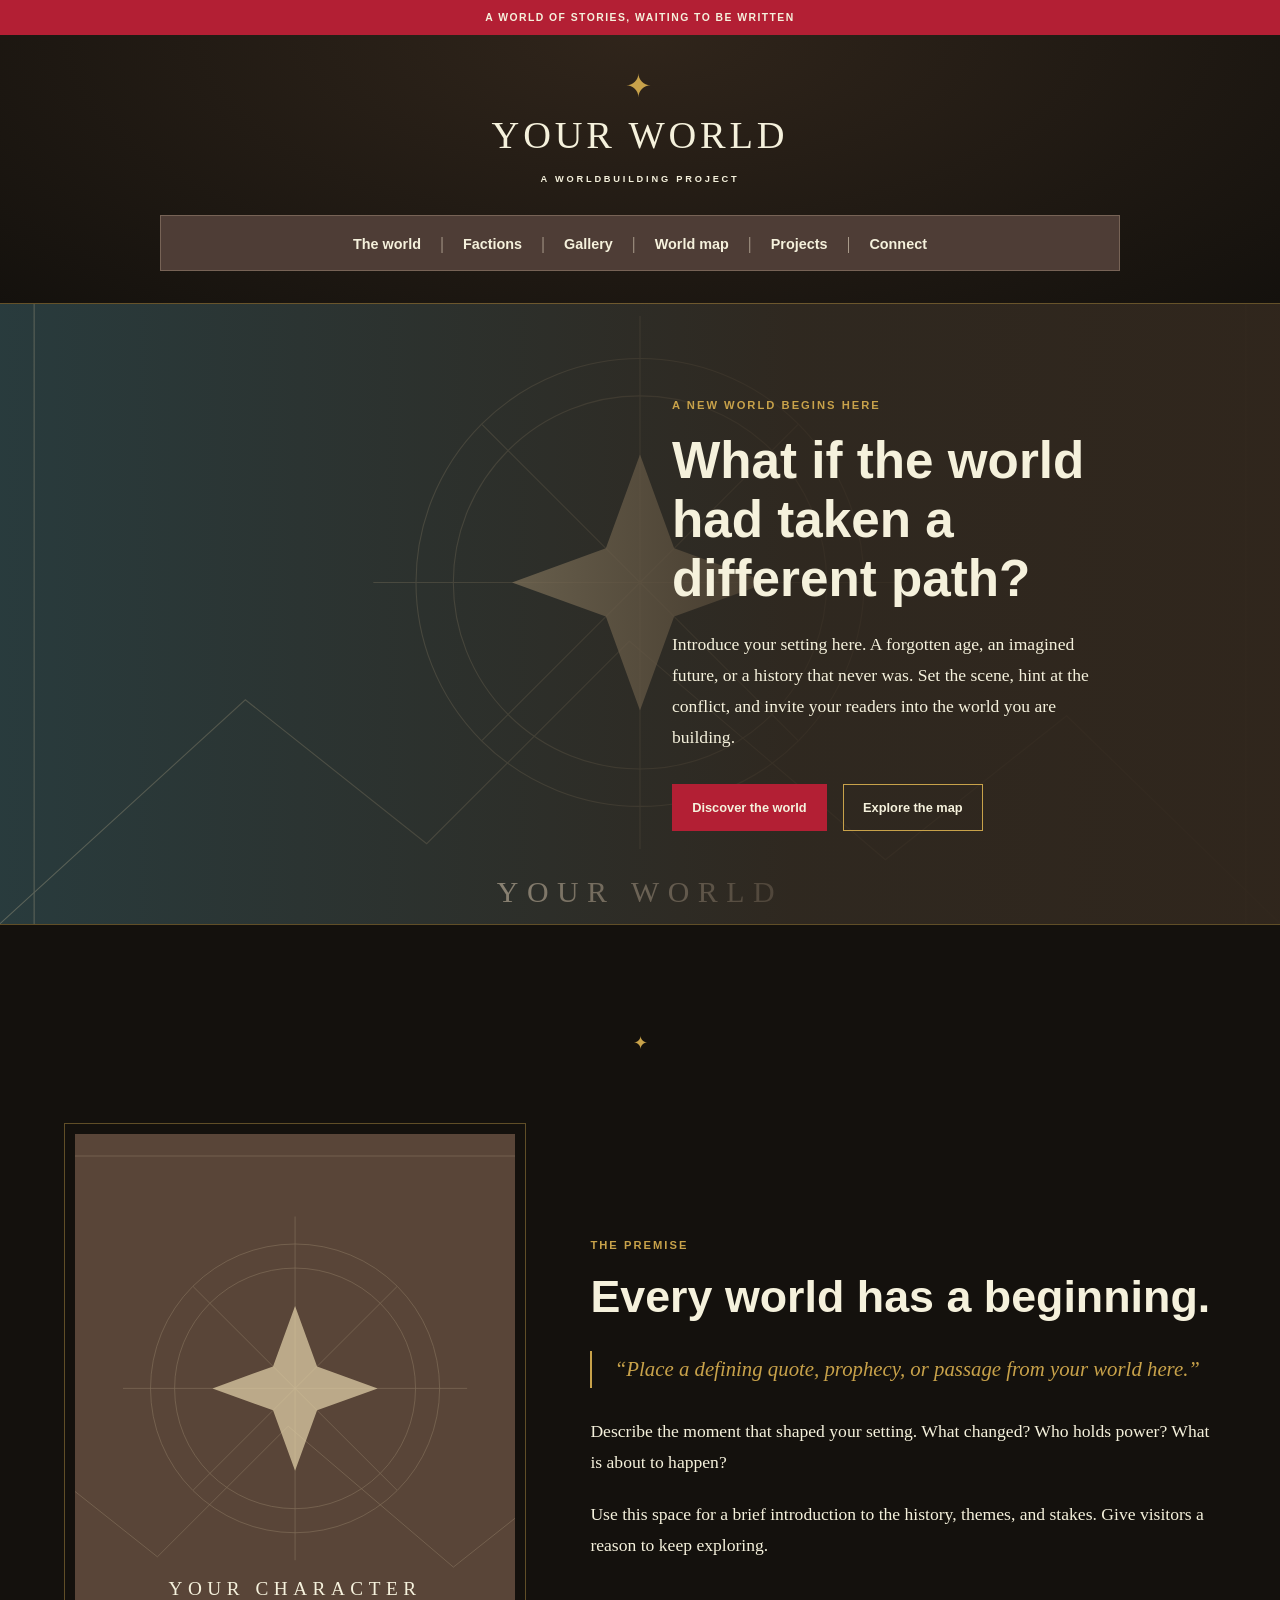
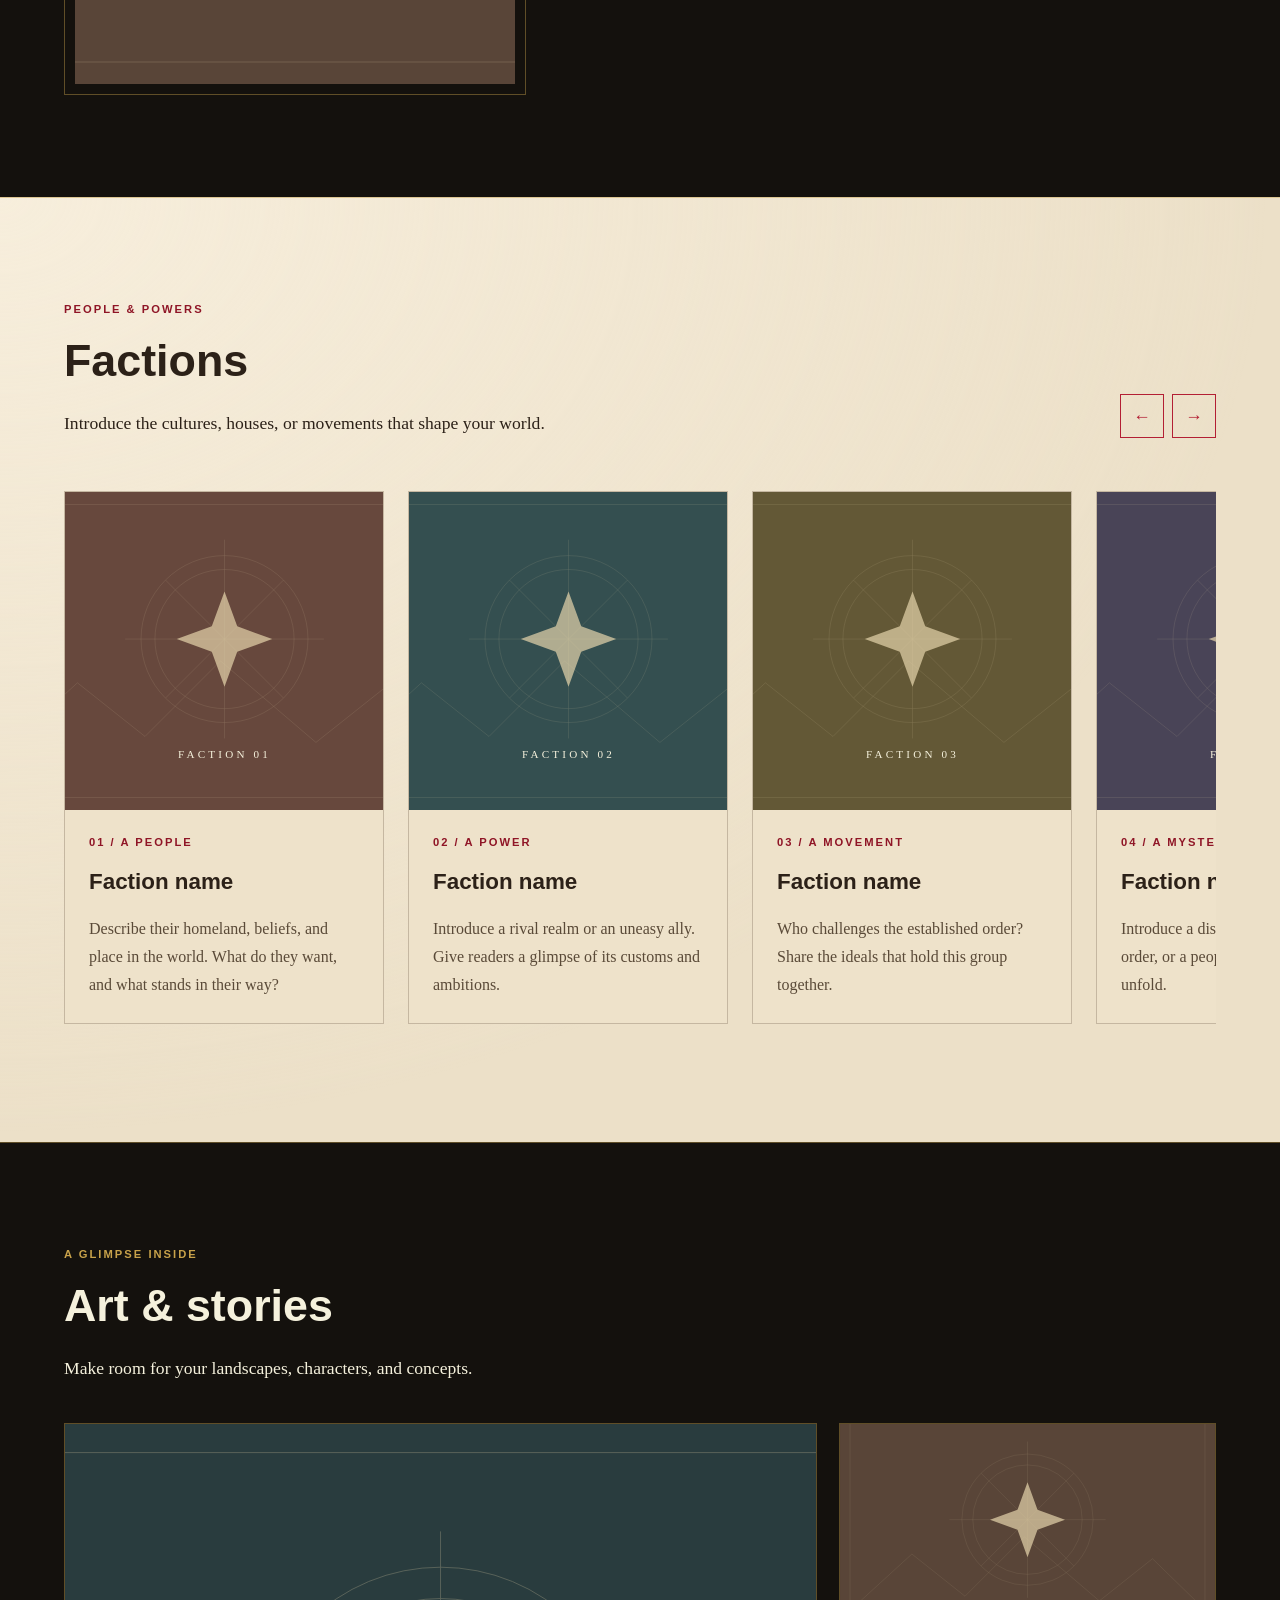
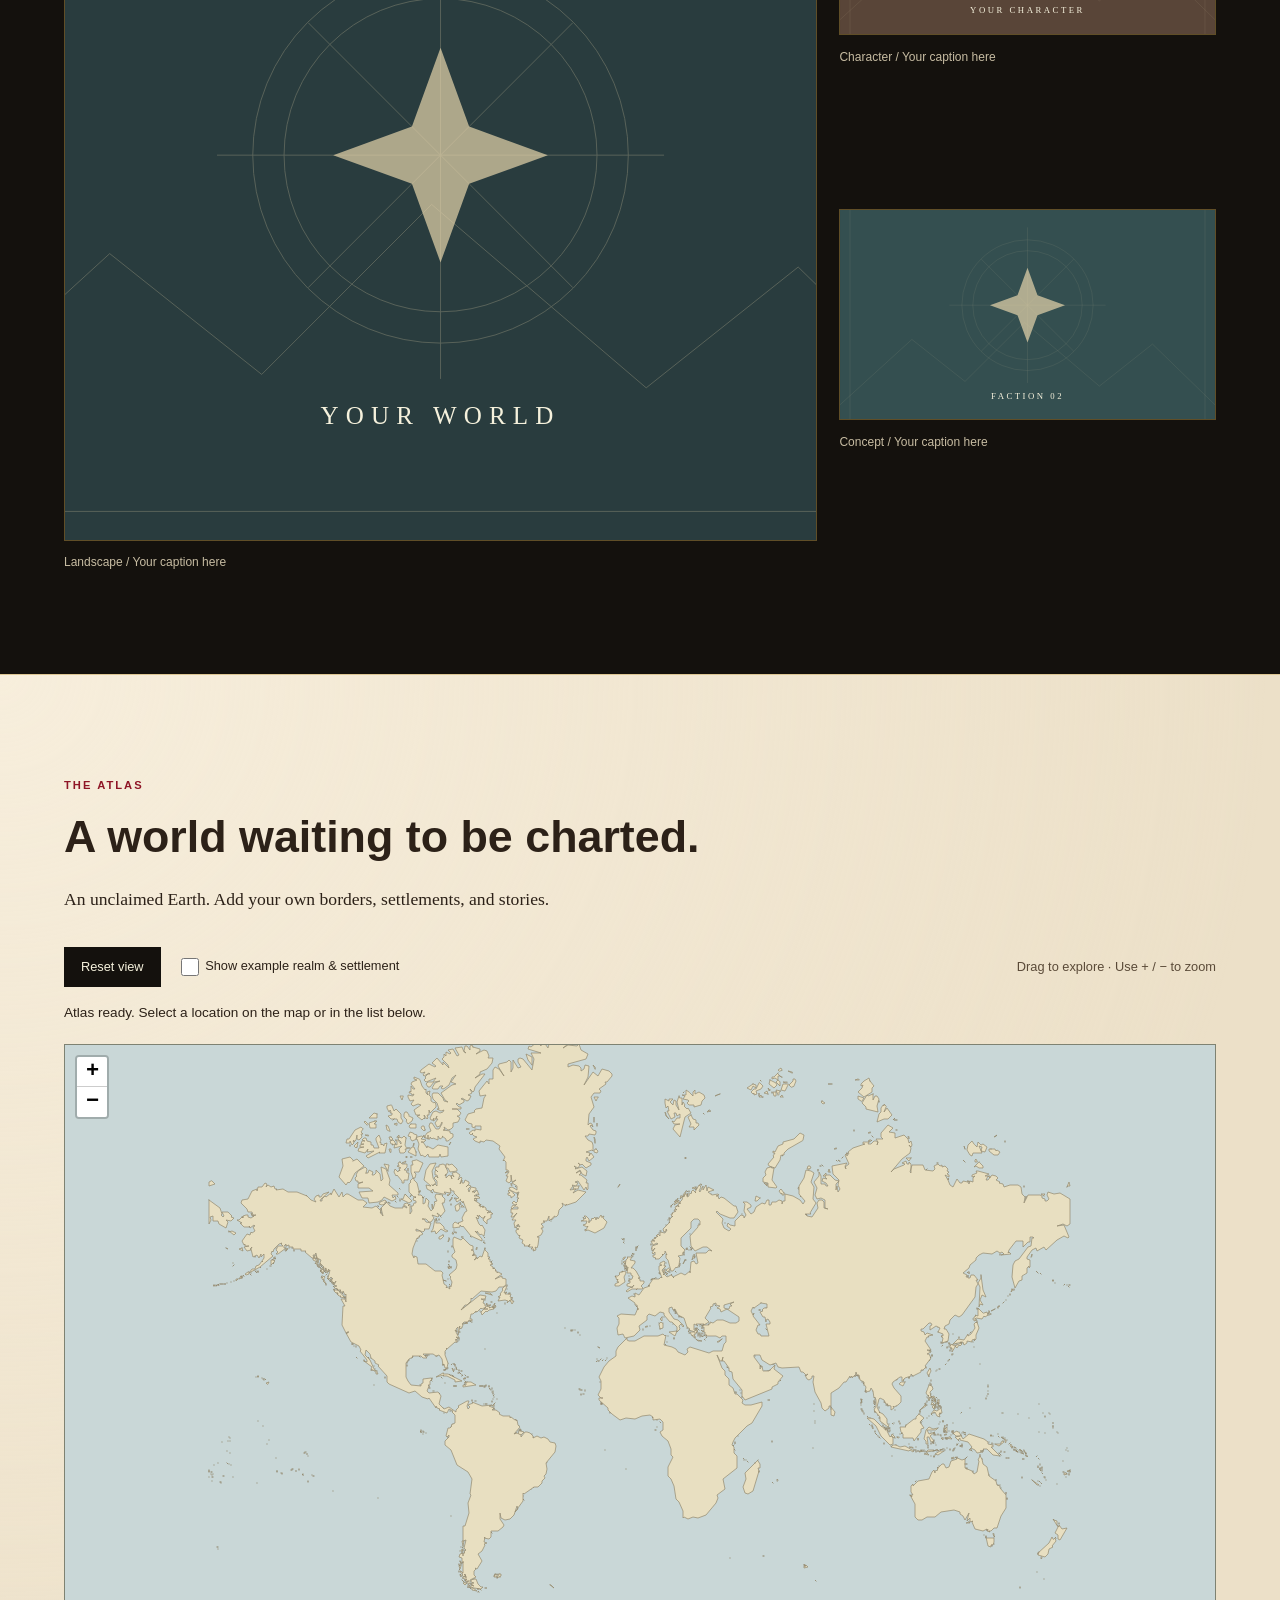
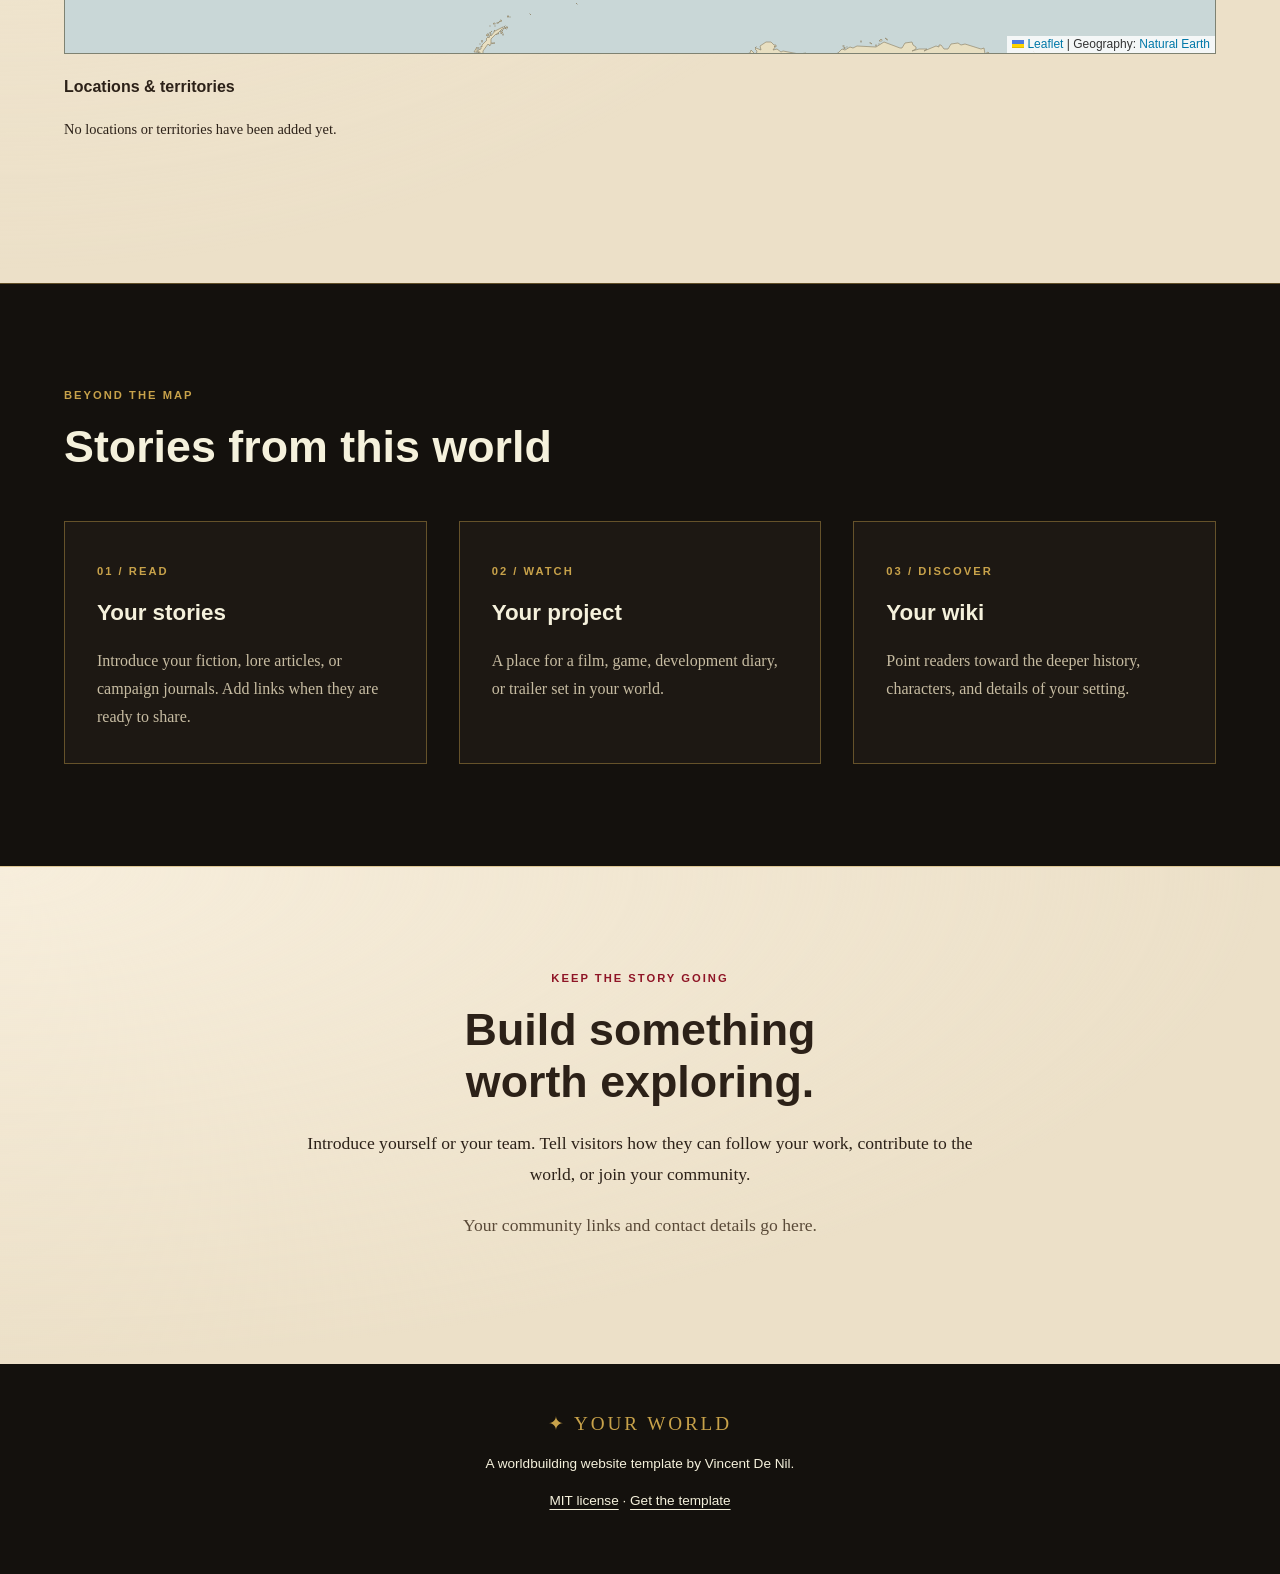
==== index.html @ 9383e1b6 "Create MIT worldbuilding website template with Leaflet atlas" ====
<!doctype html>
<html lang="en">
<head>
  <meta charset="utf-8">
  <meta name="viewport" content="width=device-width, initial-scale=1">
  <title>Your World | A worldbuilding project</title>
  <meta name="description" content="Discover Your World: its stories, factions, art, and interactive atlas.">
  <meta name="theme-color" content="#14110d">
  <link rel="icon" href="assets/favicon.svg" type="image/svg+xml">
  <link rel="stylesheet" href="vendor/leaflet.css">
  <link rel="stylesheet" href="styles.css">
  <script defer src="vendor/leaflet.js"></script>
  <script defer src="site.js"></script>
  <script defer src="map.js"></script>
</head>
<body id="top">
  <a class="skip-link" href="#main">Skip to content</a>
  <div class="ribbon">A world of stories, waiting to be written</div>
  <header>
    <nav class="wrap nav" aria-label="Primary">
      <a class="brand" href="#top"><span aria-hidden="true">✦</span> YOUR WORLD <small>A WORLDBUILDING PROJECT</small></a>
      <div class="menu-box">
        <button id="menu-toggle" class="menu-toggle" aria-expanded="false" aria-controls="nav-links" hidden>Menu <span aria-hidden="true">☰</span></button>
        <ul id="nav-links" class="nav-links">
          <li><a href="#world">The world</a></li><li><a href="#factions">Factions</a></li><li><a href="#gallery">Gallery</a></li><li><a href="#world-map">World map</a></li><li><a href="#projects">Projects</a></li><li><a href="#connect">Connect</a></li>
        </ul>
      </div>
    </nav>
  </header>
  <main id="main">
    <!-- Replace the text and SVG placeholders with your own setting and art. -->
    <section class="hero" aria-labelledby="hero-title">
      <div class="hero-bg"><img src="assets/landscape.svg" alt="" width="1200" height="800"></div>
      <div class="wrap hero-inner"><div class="hero-copy">
        <p class="eyebrow">A new world begins here</p>
        <h1 id="hero-title">What if the world had taken a different path?</h1>
        <p class="lede">Introduce your setting here. A forgotten age, an imagined future, or a history that never was. Set the scene, hint at the conflict, and invite your readers into the world you are building.</p>
        <div class="actions"><a class="btn primary" href="#world">Discover the world</a><a class="btn" href="#world-map">Explore the map</a></div>
      </div></div>
    </section>
    <section class="section" id="world" aria-labelledby="world-title">
      <div class="wrap"><div class="divider" aria-hidden="true">✦</div><div class="split">
        <figure class="portrait"><img src="assets/portrait.svg" alt="Placeholder for a character or scene from your world" loading="lazy" width="1200" height="800"></figure>
        <div><p class="eyebrow">The premise</p><h2 id="world-title">Every world has a beginning.</h2><blockquote>“Place a defining quote, prophecy, or passage from your world here.”</blockquote><p>Describe the moment that shaped your setting. What changed? Who holds power? What is about to happen?</p><p>Use this space for a brief introduction to the history, themes, and stakes. Give visitors a reason to keep exploring.</p></div>
      </div></div>
    </section>
    <section class="section parchment" id="factions" aria-labelledby="factions-title">
      <div class="wrap"><div class="section-heading"><div><p class="eyebrow">People &amp; powers</p><h2 id="factions-title">Factions</h2><p>Introduce the cultures, houses, or movements that shape your world.</p></div><div class="carousel-controls" hidden><button type="button" data-slide="-1" aria-label="Previous factions">←</button><button type="button" data-slide="1" aria-label="Next factions">→</button></div></div>
        <div class="faction-track" tabindex="0" aria-label="Faction cards; scroll horizontally">
          <article class="faction-card"><img src="assets/faction-1.svg" alt="Faction one artwork placeholder" loading="lazy" width="1200" height="800"><div><p class="eyebrow">01 / A people</p><h3>Faction name</h3><p>Describe their homeland, beliefs, and place in the world. What do they want, and what stands in their way?</p></div></article>
          <article class="faction-card"><img src="assets/faction-2.svg" alt="Faction two artwork placeholder" loading="lazy" width="1200" height="800"><div><p class="eyebrow">02 / A power</p><h3>Faction name</h3><p>Introduce a rival realm or an uneasy ally. Give readers a glimpse of its customs and ambitions.</p></div></article>
          <article class="faction-card"><img src="assets/faction-3.svg" alt="Faction three artwork placeholder" loading="lazy" width="1200" height="800"><div><p class="eyebrow">03 / A movement</p><h3>Faction name</h3><p>Who challenges the established order? Share the ideals that hold this group together.</p></div></article>
          <article class="faction-card"><img src="assets/faction-4.svg" alt="Faction four artwork placeholder" loading="lazy" width="1200" height="800"><div><p class="eyebrow">04 / A mystery</p><h3>Faction name</h3><p>Introduce a distant culture, a forgotten order, or a people whose story has yet to unfold.</p></div></article>
        </div>
      </div>
    </section>
    <section class="section" id="gallery" aria-labelledby="gallery-title">
      <div class="wrap"><p class="eyebrow">A glimpse inside</p><h2 id="gallery-title">Art &amp; stories</h2><p>Make room for your landscapes, characters, and concepts.</p>
        <div class="gallery-grid">
          <figure><a href="assets/landscape.svg" data-gallery><img src="assets/landscape.svg" alt="Landscape artwork placeholder" loading="lazy" width="1200" height="800"></a><figcaption>Landscape / Your caption here</figcaption></figure>
          <figure><a href="assets/portrait.svg" data-gallery><img src="assets/portrait.svg" alt="Character artwork placeholder" loading="lazy" width="1200" height="800"></a><figcaption>Character / Your caption here</figcaption></figure>
          <figure><a href="assets/faction-2.svg" data-gallery><img src="assets/faction-2.svg" alt="Concept artwork placeholder" loading="lazy" width="1200" height="800"></a><figcaption>Concept / Your caption here</figcaption></figure>
        </div>
      </div>
    </section>
    <section class="section parchment" id="world-map" aria-labelledby="map-title">
      <div class="wrap"><p class="eyebrow">The atlas</p><h2 id="map-title">A world waiting to be charted.</h2><p>An unclaimed Earth. Add your own borders, settlements, and stories.</p>
        <div class="map-toolbar"><button type="button" id="map-reset" disabled>Reset view</button><label><input type="checkbox" id="map-examples" disabled> Show example realm &amp; settlement</label><span>Drag to explore · Use + / − to zoom</span></div>
        <p id="map-status" role="status">Loading the atlas…</p>
        <noscript><p>Enable JavaScript to explore the interactive atlas.</p></noscript>
        <div id="map" role="region" aria-label="Interactive world atlas"></div>
        <div class="map-index"><h3>Locations &amp; territories</h3><p id="map-empty">No locations or territories have been added yet.</p><ul id="map-locations"></ul></div>
      </div>
    </section>
    <section class="section" id="projects" aria-labelledby="projects-title">
      <div class="wrap"><p class="eyebrow">Beyond the map</p><h2 id="projects-title">Stories from this world</h2><div class="project-grid">
        <article><span class="eyebrow">01 / Read</span><h3>Your stories</h3><p>Introduce your fiction, lore articles, or campaign journals. Add links when they are ready to share.</p></article>
        <article><span class="eyebrow">02 / Watch</span><h3>Your project</h3><p>A place for a film, game, development diary, or trailer set in your world.</p></article>
        <article><span class="eyebrow">03 / Discover</span><h3>Your wiki</h3><p>Point readers toward the deeper history, characters, and details of your setting.</p></article>
      </div></div>
    </section>
    <section class="section parchment" id="connect" aria-labelledby="connect-title"><div class="wrap connect"><p class="eyebrow">Keep the story going</p><h2 id="connect-title">Build something worth exploring.</h2><p>Introduce yourself or your team. Tell visitors how they can follow your work, contribute to the world, or join your community.</p><p class="muted">Your community links and contact details go here.</p></div></section>
  </main>
  <footer><div class="wrap"><a class="footer-brand" href="#top">✦ YOUR WORLD</a><p>A worldbuilding website template by Vincent De Nil.</p><p><a href="LICENSE">MIT license</a> · <a href="https://github.com/VincentDN/worldbuilding-website-template">Get the template</a></p></div></footer>
  <dialog id="lightbox" aria-label="Artwork viewer"><button type="button" id="lightbox-close" aria-label="Close artwork viewer">Close ×</button><img id="lightbox-image" alt=""><p id="lightbox-caption"></p></dialog>
</body>
</html>
---- vendor/leaflet.css ----
/* required styles */

.leaflet-pane,
.leaflet-tile,
.leaflet-marker-icon,
.leaflet-marker-shadow,
.leaflet-tile-container,
.leaflet-pane > svg,
.leaflet-pane > canvas,
.leaflet-zoom-box,
.leaflet-image-layer,
.leaflet-layer {
	position: absolute;
	left: 0;
	top: 0;
	}
.leaflet-container {
	overflow: hidden;
	}
.leaflet-tile,
.leaflet-marker-icon,
.leaflet-marker-shadow {
	-webkit-user-select: none;
	   -moz-user-select: none;
	        user-select: none;
	  -webkit-user-drag: none;
	}
/* Prevents IE11 from highlighting tiles in blue */
.leaflet-tile::selection {
	background: transparent;
}
/* Safari renders non-retina tile on retina better with this, but Chrome is worse */
.leaflet-safari .leaflet-tile {
	image-rendering: -webkit-optimize-contrast;
	}
/* hack that prevents hw layers "stretching" when loading new tiles */
.leaflet-safari .leaflet-tile-container {
	width: 1600px;
	height: 1600px;
	-webkit-transform-origin: 0 0;
	}
.leaflet-marker-icon,
.leaflet-marker-shadow {
	display: block;
	}
/* .leaflet-container svg: reset svg max-width decleration shipped in Joomla! (joomla.org) 3.x */
/* .leaflet-container img: map is broken in FF if you have max-width: 100% on tiles */
.leaflet-container .leaflet-overlay-pane svg {
	max-width: none !important;
	max-height: none !important;
	}
.leaflet-container .leaflet-marker-pane img,
.leaflet-container .leaflet-shadow-pane img,
.leaflet-container .leaflet-tile-pane img,
.leaflet-container img.leaflet-image-layer,
.leaflet-container .leaflet-tile {
	max-width: none !important;
	max-height: none !important;
	width: auto;
	padding: 0;
	}

.leaflet-container img.leaflet-tile {
	/* See: https://bugs.chromium.org/p/chromium/issues/detail?id=600120 */
	mix-blend-mode: plus-lighter;
}

.leaflet-container.leaflet-touch-zoom {
	-ms-touch-action: pan-x pan-y;
	touch-action: pan-x pan-y;
	}
.leaflet-container.leaflet-touch-drag {
	-ms-touch-action: pinch-zoom;
	/* Fallback for FF which doesn't support pinch-zoom */
	touch-action: none;
	touch-action: pinch-zoom;
}
.leaflet-container.leaflet-touch-drag.leaflet-touch-zoom {
	-ms-touch-action: none;
	touch-action: none;
}
.leaflet-container {
	-webkit-tap-highlight-color: transparent;
}
.leaflet-container a {
	-webkit-tap-highlight-color: rgba(51, 181, 229, 0.4);
}
.leaflet-tile {
	filter: inherit;
	visibility: hidden;
	}
.leaflet-tile-loaded {
	visibility: inherit;
	}
.leaflet-zoom-box {
	width: 0;
	height: 0;
	-moz-box-sizing: border-box;
	     box-sizing: border-box;
	z-index: 800;
	}
/* workaround for https://bugzilla.mozilla.org/show_bug.cgi?id=888319 */
.leaflet-overlay-pane svg {
	-moz-user-select: none;
	}

.leaflet-pane         { z-index: 400; }

.leaflet-tile-pane    { z-index: 200; }
.leaflet-overlay-pane { z-index: 400; }
.leaflet-shadow-pane  { z-index: 500; }
.leaflet-marker-pane  { z-index: 600; }
.leaflet-tooltip-pane   { z-index: 650; }
.leaflet-popup-pane   { z-index: 700; }

.leaflet-map-pane canvas { z-index: 100; }
.leaflet-map-pane svg    { z-index: 200; }

.leaflet-vml-shape {
	width: 1px;
	height: 1px;
	}
.lvml {
	behavior: url(#default#VML);
	display: inline-block;
	position: absolute;
	}


/* control positioning */

.leaflet-control {
	position: relative;
	z-index: 800;
	pointer-events: visiblePainted; /* IE 9-10 doesn't have auto */
	pointer-events: auto;
	}
.leaflet-top,
.leaflet-bottom {
	position: absolute;
	z-index: 1000;
	pointer-events: none;
	}
.leaflet-top {
	top: 0;
	}
.leaflet-right {
	right: 0;
	}
.leaflet-bottom {
	bottom: 0;
	}
.leaflet-left {
	left: 0;
	}
.leaflet-control {
	float: left;
	clear: both;
	}
.leaflet-right .leaflet-control {
	float: right;
	}
.leaflet-top .leaflet-control {
	margin-top: 10px;
	}
.leaflet-bottom .leaflet-control {
	margin-bottom: 10px;
	}
.leaflet-left .leaflet-control {
	margin-left: 10px;
	}
.leaflet-right .leaflet-control {
	margin-right: 10px;
	}


/* zoom and fade animations */

.leaflet-fade-anim .leaflet-popup {
	opacity: 0;
	-webkit-transition: opacity 0.2s linear;
	   -moz-transition: opacity 0.2s linear;
	        transition: opacity 0.2s linear;
	}
.leaflet-fade-anim .leaflet-map-pane .leaflet-popup {
	opacity: 1;
	}
.leaflet-zoom-animated {
	-webkit-transform-origin: 0 0;
	    -ms-transform-origin: 0 0;
	        transform-origin: 0 0;
	}
svg.leaflet-zoom-animated {
	will-change: transform;
}

.leaflet-zoom-anim .leaflet-zoom-animated {
	-webkit-transition: -webkit-transform 0.25s cubic-bezier(0,0,0.25,1);
	   -moz-transition:    -moz-transform 0.25s cubic-bezier(0,0,0.25,1);
	        transition:         transform 0.25s cubic-bezier(0,0,0.25,1);
	}
.leaflet-zoom-anim .leaflet-tile,
.leaflet-pan-anim .leaflet-tile {
	-webkit-transition: none;
	   -moz-transition: none;
	        transition: none;
	}

.leaflet-zoom-anim .leaflet-zoom-hide {
	visibility: hidden;
	}


/* cursors */

.leaflet-interactive {
	cursor: pointer;
	}
.leaflet-grab {
	cursor: -webkit-grab;
	cursor:    -moz-grab;
	cursor:         grab;
	}
.leaflet-crosshair,
.leaflet-crosshair .leaflet-interactive {
	cursor: crosshair;
	}
.leaflet-popup-pane,
.leaflet-control {
	cursor: auto;
	}
.leaflet-dragging .leaflet-grab,
.leaflet-dragging .leaflet-grab .leaflet-interactive,
.leaflet-dragging .leaflet-marker-draggable {
	cursor: move;
	cursor: -webkit-grabbing;
	cursor:    -moz-grabbing;
	cursor:         grabbing;
	}

/* marker & overlays interactivity */
.leaflet-marker-icon,
.leaflet-marker-shadow,
.leaflet-image-layer,
.leaflet-pane > svg path,
.leaflet-tile-container {
	pointer-events: none;
	}

.leaflet-marker-icon.leaflet-interactive,
.leaflet-image-layer.leaflet-interactive,
.leaflet-pane > svg path.leaflet-interactive,
svg.leaflet-image-layer.leaflet-interactive path {
	pointer-events: visiblePainted; /* IE 9-10 doesn't have auto */
	pointer-events: auto;
	}

/* visual tweaks */

.leaflet-container {
	background: #ddd;
	outline-offset: 1px;
	}
.leaflet-container a {
	color: #0078A8;
	}
.leaflet-zoom-box {
	border: 2px dotted #38f;
	background: rgba(255,255,255,0.5);
	}


/* general typography */
.leaflet-container {
	font-family: "Helvetica Neue", Arial, Helvetica, sans-serif;
	font-size: 12px;
	font-size: 0.75rem;
	line-height: 1.5;
	}


/* general toolbar styles */

.leaflet-bar {
	box-shadow: 0 1px 5px rgba(0,0,0,0.65);
	border-radius: 4px;
	}
.leaflet-bar a {
	background-color: #fff;
	border-bottom: 1px solid #ccc;
	width: 26px;
	height: 26px;
	line-height: 26px;
	display: block;
	text-align: center;
	text-decoration: none;
	color: black;
	}
.leaflet-bar a,
.leaflet-control-layers-toggle {
	background-position: 50% 50%;
	background-repeat: no-repeat;
	display: block;
	}
.leaflet-bar a:hover,
.leaflet-bar a:focus {
	background-color: #f4f4f4;
	}
.leaflet-bar a:first-child {
	border-top-left-radius: 4px;
	border-top-right-radius: 4px;
	}
.leaflet-bar a:last-child {
	border-bottom-left-radius: 4px;
	border-bottom-right-radius: 4px;
	border-bottom: none;
	}
.leaflet-bar a.leaflet-disabled {
	cursor: default;
	background-color: #f4f4f4;
	color: #bbb;
	}

.leaflet-touch .leaflet-bar a {
	width: 30px;
	height: 30px;
	line-height: 30px;
	}
.leaflet-touch .leaflet-bar a:first-child {
	border-top-left-radius: 2px;
	border-top-right-radius: 2px;
	}
.leaflet-touch .leaflet-bar a:last-child {
	border-bottom-left-radius: 2px;
	border-bottom-right-radius: 2px;
	}

/* zoom control */

.leaflet-control-zoom-in,
.leaflet-control-zoom-out {
	font: bold 18px 'Lucida Console', Monaco, monospace;
	text-indent: 1px;
	}

.leaflet-touch .leaflet-control-zoom-in, .leaflet-touch .leaflet-control-zoom-out  {
	font-size: 22px;
	}


/* layers control */

.leaflet-control-layers {
	box-shadow: 0 1px 5px rgba(0,0,0,0.4);
	background: #fff;
	border-radius: 5px;
	}
.leaflet-control-layers-toggle {
	background-image: url(images/layers.png);
	width: 36px;
	height: 36px;
	}
.leaflet-retina .leaflet-control-layers-toggle {
	background-image: url(images/layers-2x.png);
	background-size: 26px 26px;
	}
.leaflet-touch .leaflet-control-layers-toggle {
	width: 44px;
	height: 44px;
	}
.leaflet-control-layers .leaflet-control-layers-list,
.leaflet-control-layers-expanded .leaflet-control-layers-toggle {
	display: none;
	}
.leaflet-control-layers-expanded .leaflet-control-layers-list {
	display: block;
	position: relative;
	}
.leaflet-control-layers-expanded {
	padding: 6px 10px 6px 6px;
	color: #333;
	background: #fff;
	}
.leaflet-control-layers-scrollbar {
	overflow-y: scroll;
	overflow-x: hidden;
	padding-right: 5px;
	}
.leaflet-control-layers-selector {
	margin-top: 2px;
	position: relative;
	top: 1px;
	}
.leaflet-control-layers label {
	display: block;
	font-size: 13px;
	font-size: 1.08333em;
	}
.leaflet-control-layers-separator {
	height: 0;
	border-top: 1px solid #ddd;
	margin: 5px -10px 5px -6px;
	}

/* Default icon URLs */
.leaflet-default-icon-path { /* used only in path-guessing heuristic, see L.Icon.Default */
	background-image: url(images/marker-icon.png);
	}


/* attribution and scale controls */

.leaflet-container .leaflet-control-attribution {
	background: #fff;
	background: rgba(255, 255, 255, 0.8);
	margin: 0;
	}
.leaflet-control-attribution,
.leaflet-control-scale-line {
	padding: 0 5px;
	color: #333;
	line-height: 1.4;
	}
.leaflet-control-attribution a {
	text-decoration: none;
	}
.leaflet-control-attribution a:hover,
.leaflet-control-attribution a:focus {
	text-decoration: underline;
	}
.leaflet-attribution-flag {
	display: inline !important;
	vertical-align: baseline !important;
	width: 1em;
	height: 0.6669em;
	}
.leaflet-left .leaflet-control-scale {
	margin-left: 5px;
	}
.leaflet-bottom .leaflet-control-scale {
	margin-bottom: 5px;
	}
.leaflet-control-scale-line {
	border: 2px solid #777;
	border-top: none;
	line-height: 1.1;
	padding: 2px 5px 1px;
	white-space: nowrap;
	-moz-box-sizing: border-box;
	     box-sizing: border-box;
	background: rgba(255, 255, 255, 0.8);
	text-shadow: 1px 1px #fff;
	}
.leaflet-control-scale-line:not(:first-child) {
	border-top: 2px solid #777;
	border-bottom: none;
	margin-top: -2px;
	}
.leaflet-control-scale-line:not(:first-child):not(:last-child) {
	border-bottom: 2px solid #777;
	}

.leaflet-touch .leaflet-control-attribution,
.leaflet-touch .leaflet-control-layers,
.leaflet-touch .leaflet-bar {
	box-shadow: none;
	}
.leaflet-touch .leaflet-control-layers,
.leaflet-touch .leaflet-bar {
	border: 2px solid rgba(0,0,0,0.2);
	background-clip: padding-box;
	}


/* popup */

.leaflet-popup {
	position: absolute;
	text-align: center;
	margin-bottom: 20px;
	}
.leaflet-popup-content-wrapper {
	padding: 1px;
	text-align: left;
	border-radius: 12px;
	}
.leaflet-popup-content {
	margin: 13px 24px 13px 20px;
	line-height: 1.3;
	font-size: 13px;
	font-size: 1.08333em;
	min-height: 1px;
	}
.leaflet-popup-content p {
	margin: 17px 0;
	margin: 1.3em 0;
	}
.leaflet-popup-tip-container {
	width: 40px;
	height: 20px;
	position: absolute;
	left: 50%;
	margin-top: -1px;
	margin-left: -20px;
	overflow: hidden;
	pointer-events: none;
	}
.leaflet-popup-tip {
	width: 17px;
	height: 17px;
	padding: 1px;

	margin: -10px auto 0;
	pointer-events: auto;

	-webkit-transform: rotate(45deg);
	   -moz-transform: rotate(45deg);
	    -ms-transform: rotate(45deg);
	        transform: rotate(45deg);
	}
.leaflet-popup-content-wrapper,
.leaflet-popup-tip {
	background: white;
	color: #333;
	box-shadow: 0 3px 14px rgba(0,0,0,0.4);
	}
.leaflet-container a.leaflet-popup-close-button {
	position: absolute;
	top: 0;
	right: 0;
	border: none;
	text-align: center;
	width: 24px;
	height: 24px;
	font: 16px/24px Tahoma, Verdana, sans-serif;
	color: #757575;
	text-decoration: none;
	background: transparent;
	}
.leaflet-container a.leaflet-popup-close-button:hover,
.leaflet-container a.leaflet-popup-close-button:focus {
	color: #585858;
	}
.leaflet-popup-scrolled {
	overflow: auto;
	}

.leaflet-oldie .leaflet-popup-content-wrapper {
	-ms-zoom: 1;
	}
.leaflet-oldie .leaflet-popup-tip {
	width: 24px;
	margin: 0 auto;

	-ms-filter: "progid:DXImageTransform.Microsoft.Matrix(M11=0.70710678, M12=0.70710678, M21=-0.70710678, M22=0.70710678)";
	filter: progid:DXImageTransform.Microsoft.Matrix(M11=0.70710678, M12=0.70710678, M21=-0.70710678, M22=0.70710678);
	}

.leaflet-oldie .leaflet-control-zoom,
.leaflet-oldie .leaflet-control-layers,
.leaflet-oldie .leaflet-popup-content-wrapper,
.leaflet-oldie .leaflet-popup-tip {
	border: 1px solid #999;
	}


/* div icon */

.leaflet-div-icon {
	background: #fff;
	border: 1px solid #666;
	}


/* Tooltip */
/* Base styles for the element that has a tooltip */
.leaflet-tooltip {
	position: absolute;
	padding: 6px;
	background-color: #fff;
	border: 1px solid #fff;
	border-radius: 3px;
	color: #222;
	white-space: nowrap;
	-webkit-user-select: none;
	-moz-user-select: none;
	-ms-user-select: none;
	user-select: none;
	pointer-events: none;
	box-shadow: 0 1px 3px rgba(0,0,0,0.4);
	}
.leaflet-tooltip.leaflet-interactive {
	cursor: pointer;
	pointer-events: auto;
	}
.leaflet-tooltip-top:before,
.leaflet-tooltip-bottom:before,
.leaflet-tooltip-left:before,
.leaflet-tooltip-right:before {
	position: absolute;
	pointer-events: none;
	border: 6px solid transparent;
	background: transparent;
	content: "";
	}

/* Directions */

.leaflet-tooltip-bottom {
	margin-top: 6px;
}
.leaflet-tooltip-top {
	margin-top: -6px;
}
.leaflet-tooltip-bottom:before,
.leaflet-tooltip-top:before {
	left: 50%;
	margin-left: -6px;
	}
.leaflet-tooltip-top:before {
	bottom: 0;
	margin-bottom: -12px;
	border-top-color: #fff;
	}
.leaflet-tooltip-bottom:before {
	top: 0;
	margin-top: -12px;
	margin-left: -6px;
	border-bottom-color: #fff;
	}
.leaflet-tooltip-left {
	margin-left: -6px;
}
.leaflet-tooltip-right {
	margin-left: 6px;
}
.leaflet-tooltip-left:before,
.leaflet-tooltip-right:before {
	top: 50%;
	margin-top: -6px;
	}
.leaflet-tooltip-left:before {
	right: 0;
	margin-right: -12px;
	border-left-color: #fff;
	}
.leaflet-tooltip-right:before {
	left: 0;
	margin-left: -12px;
	border-right-color: #fff;
	}

/* Printing */

@media print {
	/* Prevent printers from removing background-images of controls. */
	.leaflet-control {
		-webkit-print-color-adjust: exact;
		print-color-adjust: exact;
		}
	}
---- styles.css ----
/* Adapted from the American Kingdoms site's warm ink / parchment design. */
:root{
  --ink:#14110d;
  --ink-2:#1d1813;
  --parch:#ece0c8;
  --parch-ink:#2c2118;
  --cream:#f5f1dc;
  --muted:#c7bca2;
  --crimson:#b31f34;
  --gold:#c8a24a;
  --rule:rgba(200,162,74,.42);
  --wrap:1180px;
  --pad:clamp(1.25rem,5vw,4rem);
  --section:clamp(4rem,8vw,7rem);
  --body:Georgia,'Times New Roman',serif;
  --sans:'Trebuchet MS',Arial,sans-serif}
  *{
    box-sizing:border-box}
    body{
      margin:0;
      background:var(--ink);
      color:var(--cream);
      font:1.1rem/1.75 var(--body)}
      img{
        display:block;
        max-width:100%;
        height:auto}
        button,input{
          font:inherit}
          button,a,input{
            touch-action:manipulation}
            button{
              cursor:pointer}
              a{
                color:inherit;
                text-underline-offset:4px}
                a:hover{
                  color:var(--gold)}
                  button:focus-visible,a:focus-visible,input:focus-visible,[tabindex]:focus-visible{
                    outline:3px solid var(--gold);
                    outline-offset:5px}
                    h1,h2,h3{
                      font-family:var(--sans);
                      line-height:1.15;
                      margin:0 0 1.3rem;
                      text-wrap:balance}
                      h1{
                        font-size:clamp(2.3rem,4vw,3.5rem)}
                        h2{
                          font-size:clamp(2rem,3.5vw,3rem)}
                          h3{
                            font-size:1.4rem}
                            p{
                              margin:0 0 1.3rem}
                              figure{
                                margin:0}
                                .wrap{
                                  width:min(100% - 2*var(--pad),var(--wrap));
                                  margin-inline:auto}
                                  .section{
                                    padding-block:var(--section);
                                    border-top:1px solid var(--rule)}
                                    .eyebrow{
                                      font:700 .7rem/1.5 var(--sans);
                                      text-transform:uppercase;
                                      letter-spacing:.18em;
                                      color:var(--gold);
                                      margin-bottom:1.1rem}
                                      .parchment{
                                        background:radial-gradient(ellipse at top left,#f7eedc,transparent 70%),var(--parch);
                                        color:var(--parch-ink)}
                                        .parchment .eyebrow{
                                          color:#8f1526}
                                          .muted{
                                            color:#5a4a38}
                                            .ribbon{
                                              background:var(--crimson);
                                              text-align:center;
                                              font:700 .65rem/1.5 var(--sans);
                                              letter-spacing:.14em;
                                              text-transform:uppercase;
                                              padding:.6rem 1rem}
                                              header{
                                                padding:2rem 0;
                                                border-bottom:1px solid var(--rule);
                                                background:radial-gradient(ellipse at top,#30251b,var(--ink))}
                                                .nav{
                                                  display:flex;
                                                  flex-direction:column;
                                                  align-items:center;
                                                  gap:1.6rem}
                                                  .brand{
                                                    text-decoration:none;
                                                    text-align:center;
                                                    font:2.4rem/1.2 var(--body);
                                                    letter-spacing:.1em}
                                                    .brand>span{
                                                      display:block;
                                                      font-size:2rem;
                                                      color:var(--gold);
                                                      margin-bottom:.4rem}
                                                      .brand small{
                                                        display:block;
                                                        font:600 .58rem/2 var(--sans);
                                                        letter-spacing:.3em;
                                                        margin-top:.8rem}
                                                        .menu-box{
                                                          width:min(100%,960px);
                                                          padding:.75rem 1.3rem;
                                                          background:#4e3d36;
                                                          border:1px solid #776356}
                                                          .nav-links{
                                                            display:flex;
                                                            flex-wrap:wrap;
                                                            justify-content:center;
                                                            gap:.5rem 0;
                                                            list-style:none;
                                                            padding:0;
                                                            margin:0}
                                                            .nav-links li+li:before{
                                                              content:'|';
                                                              margin:0 1.2rem;
                                                              color:#b7a998}
                                                              .nav-links a{
                                                                text-decoration:none;
                                                                font:600 .9rem var(--sans)}
                                                                .menu-toggle{
                                                                  border:0;
                                                                  background:none;
                                                                  color:var(--cream);
                                                                  padding:.5rem;
                                                                  width:100%}
                                                                  .menu-toggle span{
                                                                    margin-left:1rem}
                                                                    .hero{
                                                                      position:relative;
                                                                      isolation:isolate;
                                                                      background:#3a2d24}
                                                                      .hero-bg{
                                                                        position:absolute;
                                                                        inset:0;
                                                                        z-index:-2}
                                                                        .hero-bg img{
                                                                          width:100%;
                                                                          height:100%;
                                                                          object-fit:cover}
                                                                          .hero:after{
                                                                            content:'';
                                                                            position:absolute;
                                                                            inset:0;
                                                                            background:linear-gradient(90deg,#14110d05,#30251bdb 62%,#30251bf5);
                                                                            z-index:-1}
                                                                            .hero-inner{
                                                                              display:grid;
                                                                              grid-template-columns:1fr 1fr;
                                                                              min-height:620px;
                                                                              align-items:center;
                                                                              padding-block:5rem}
                                                                              .hero-copy{
                                                                                grid-column:2;
                                                                                padding-left:2rem}
                                                                                .lede{
                                                                                  max-width:48ch}
                                                                                  .actions{
                                                                                    display:flex;
                                                                                    flex-wrap:wrap;
                                                                                    gap:1rem;
                                                                                    margin-top:2rem}
                                                                                    .btn{
                                                                                      display:inline-block;
                                                                                      border:1px solid var(--gold);
                                                                                      padding:.85rem 1.2rem;
                                                                                      text-decoration:none;
                                                                                      font:700 .8rem/1.4 var(--sans)}
                                                                                      .primary{
                                                                                        background:var(--crimson);
                                                                                        border-color:var(--crimson);
                                                                                        color:var(--cream)}
                                                                                        .btn:hover{
                                                                                          background:var(--ink);
                                                                                          color:var(--cream)}
                                                                                          .divider{
                                                                                            text-align:center;
                                                                                            color:var(--gold);
                                                                                            margin-bottom:4rem}
                                                                                            .split{
                                                                                              display:grid;
                                                                                              grid-template-columns:.85fr 1.15fr;
                                                                                              gap:4rem;
                                                                                              align-items:center}
                                                                                              .portrait{
                                                                                                padding:10px;
                                                                                                border:1px solid var(--rule)}
                                                                                                .portrait img{
                                                                                                  aspect-ratio:4/5;
                                                                                                  object-fit:cover}
                                                                                                  blockquote{
                                                                                                    border-left:2px solid var(--gold);
                                                                                                    padding-left:1.4rem;
                                                                                                    color:var(--gold);
                                                                                                    margin:1.8rem 0;
                                                                                                    font-size:1.3rem;
                                                                                                    font-style:italic}
                                                                                                    .section-heading{
                                                                                                      display:flex;
                                                                                                      justify-content:space-between;
                                                                                                      gap:1rem;
                                                                                                      align-items:end}
                                                                                                      .section-heading p{
                                                                                                        max-width:60ch}
                                                                                                        .carousel-controls{
                                                                                                          display:flex;
                                                                                                          gap:.5rem;
                                                                                                          margin-bottom:1.3rem}
                                                                                                          .carousel-controls button{
                                                                                                            width:44px;
                                                                                                            height:44px;
                                                                                                            background:transparent;
                                                                                                            border:1px solid var(--crimson);
                                                                                                            color:var(--crimson)}
                                                                                                            .faction-track{
                                                                                                              display:grid;
                                                                                                              grid-auto-flow:column;
                                                                                                              grid-auto-columns:320px;
                                                                                                              gap:1.5rem;
                                                                                                              overflow-x:auto;
                                                                                                              scroll-snap-type:x mandatory;
                                                                                                              scrollbar-color:var(--crimson) transparent;
                                                                                                              padding-bottom:1rem;
                                                                                                              margin-top:2rem}
                                                                                                              .faction-card{
                                                                                                                scroll-snap-align:start;
                                                                                                                background:#eee2ca;
                                                                                                                border:1px solid #5a4a3847}
                                                                                                                .faction-card img{
                                                                                                                  aspect-ratio:1;
                                                                                                                  object-fit:cover}
                                                                                                                  .faction-card>div{
                                                                                                                    padding:1.5rem}
                                                                                                                    .faction-card p:last-child{
                                                                                                                      font-size:1rem;
                                                                                                                      color:#5a4a38;
                                                                                                                      margin:0}
                                                                                                                      .gallery-grid{
                                                                                                                        display:grid;
                                                                                                                        grid-template-columns:2fr 1fr;
                                                                                                                        gap:1.4rem;
                                                                                                                        margin-top:2.5rem}
                                                                                                                        .gallery-grid figure:first-child{
                                                                                                                          grid-row:span 2}
                                                                                                                          .gallery-grid img{
                                                                                                                            width:100%;
                                                                                                                            aspect-ratio:16/9;
                                                                                                                            object-fit:cover;
                                                                                                                            border:1px solid var(--rule)}
                                                                                                                            .gallery-grid figure:first-child img{
                                                                                                                              aspect-ratio:1.05}
                                                                                                                              .gallery-grid a{
                                                                                                                                display:block;
                                                                                                                                cursor:zoom-in}
                                                                                                                                figcaption{
                                                                                                                                  font: .75rem/1.5 var(--sans);
                                                                                                                                  color:var(--muted);
                                                                                                                                  margin-top:.8rem}
                                                                                                                                  .map-toolbar{
                                                                                                                                    display:flex;
                                                                                                                                    flex-wrap:wrap;
                                                                                                                                    gap:1rem;
                                                                                                                                    align-items:center;
                                                                                                                                    font:.8rem/1.5 var(--sans);
                                                                                                                                    margin:2rem 0 1rem}
                                                                                                                                    .map-toolbar button{
                                                                                                                                      background:var(--ink);
                                                                                                                                      color:var(--cream);
                                                                                                                                      border:1px solid var(--ink);
                                                                                                                                      padding:.6rem 1rem}
                                                                                                                                      .map-toolbar input{
                                                                                                                                        accent-color:var(--crimson);
                                                                                                                                        width:18px;
                                                                                                                                        height:18px;
                                                                                                                                        vertical-align:middle}
                                                                                                                                        .map-toolbar span{
                                                                                                                                          margin-left:auto;
                                                                                                                                          color:#5a4a38}
                                                                                                                                          #map{
                                                                                                                                            height:clamp(350px,60vw,610px);
                                                                                                                                            background:#c9d7d7;
                                                                                                                                            border:1px solid #7e8272;
                                                                                                                                            z-index:0}
                                                                                                                                            #map-status{
                                                                                                                                              font:.85rem/1.5 var(--sans)}
                                                                                                                                              .map-index{
                                                                                                                                                padding-top:1.5rem}
                                                                                                                                                .map-index h3{
                                                                                                                                                  font-size:1rem}
                                                                                                                                                  .map-index p{
                                                                                                                                                    font-size:.9rem}
                                                                                                                                                    #map-locations{
                                                                                                                                                      list-style:none;
                                                                                                                                                      display:flex;
                                                                                                                                                      flex-wrap:wrap;
                                                                                                                                                      gap:.75rem;
                                                                                                                                                      padding:0}
                                                                                                                                                      #map-locations button{
                                                                                                                                                        background:transparent;
                                                                                                                                                        border:1px solid #74634c;
                                                                                                                                                        padding:.5rem .8rem;
                                                                                                                                                        color:var(--parch-ink)}
                                                                                                                                                        .leaflet-container{
                                                                                                                                                          font-family:var(--sans)}
                                                                                                                                                          .leaflet-popup-content{
                                                                                                                                                            line-height:1.6}
                                                                                                                                                            .leaflet-popup-content h3{
                                                                                                                                                              font-size:1rem;
                                                                                                                                                              margin-bottom:.5rem}
                                                                                                                                                              .leaflet-popup-content p{
                                                                                                                                                                margin:0}
                                                                                                                                                                .project-grid{
                                                                                                                                                                  display:grid;
                                                                                                                                                                  grid-template-columns:repeat(3,1fr);
                                                                                                                                                                  gap:2rem;
                                                                                                                                                                  margin-top:3rem}
                                                                                                                                                                  .project-grid article{
                                                                                                                                                                    padding:2rem;
                                                                                                                                                                    border:1px solid var(--rule);
                                                                                                                                                                    background:var(--ink-2)}
                                                                                                                                                                    .project-grid h3{
                                                                                                                                                                      margin-top:1rem}
                                                                                                                                                                      .project-grid p{
                                                                                                                                                                        font-size:1rem;
                                                                                                                                                                        color:var(--muted);
                                                                                                                                                                        margin:0}
                                                                                                                                                                        .connect{
                                                                                                                                                                          max-width:700px;
                                                                                                                                                                          text-align:center}
                                                                                                                                                                          footer{
                                                                                                                                                                            padding:3rem 0;
                                                                                                                                                                            text-align:center;
                                                                                                                                                                            font:.85rem/1.8 var(--sans)}
                                                                                                                                                                            footer p{
                                                                                                                                                                              margin:.8rem 0}
                                                                                                                                                                              .footer-brand{
                                                                                                                                                                                font:1.2rem var(--body);
                                                                                                                                                                                letter-spacing:.15em;
                                                                                                                                                                                text-decoration:none;
                                                                                                                                                                                color:var(--gold)}
                                                                                                                                                                                .skip-link{
                                                                                                                                                                                  position:absolute;
                                                                                                                                                                                  left:1rem;
                                                                                                                                                                                  top:-100px;
                                                                                                                                                                                  z-index:10000;
                                                                                                                                                                                  background:var(--cream);
                                                                                                                                                                                  color:var(--ink);
                                                                                                                                                                                  padding:1rem}
                                                                                                                                                                                  .skip-link:focus{
                                                                                                                                                                                    top:1rem}
                                                                                                                                                                                    dialog{
                                                                                                                                                                                      background:var(--ink);
                                                                                                                                                                                      color:var(--cream);
                                                                                                                                                                                      border:1px solid var(--gold);
                                                                                                                                                                                      max-width:min(95vw,1100px);
                                                                                                                                                                                      max-height:95vh;
                                                                                                                                                                                      padding:1rem}
                                                                                                                                                                                      dialog::backdrop{
                                                                                                                                                                                        background:#000d}
                                                                                                                                                                                        dialog img{
                                                                                                                                                                                          max-height:72vh;
                                                                                                                                                                                          margin:auto}
                                                                                                                                                                                          dialog button{
                                                                                                                                                                                            display:block;
                                                                                                                                                                                            margin:0 0 1rem auto;
                                                                                                                                                                                            padding:.5rem 1rem;
                                                                                                                                                                                            background:var(--cream);
                                                                                                                                                                                            color:var(--ink);
                                                                                                                                                                                            border:0}
                                                                                                                                                                                            dialog p{
                                                                                                                                                                                              margin:1rem 0 0;
                                                                                                                                                                                              font-size:.9rem}
                                                                                                                                                                                              [hidden]{
                                                                                                                                                                                                display:none!important}
                                                                                                                                                                                                @media(min-width:721px){
                                                                                                                                                                                                  .menu-toggle{
                                                                                                                                                                                                    display:none}
                                                                                                                                                                                                    .nav-links{
                                                                                                                                                                                                      display:flex!important}
                                                                                                                                                                                                    }
                                                                                                                                                                                                    @media(max-width:900px){
                                                                                                                                                                                                      .split{
                                                                                                                                                                                                        gap:2rem}
                                                                                                                                                                                                        .project-grid{
                                                                                                                                                                                                          grid-template-columns:1fr}
                                                                                                                                                                                                          .project-grid article{
                                                                                                                                                                                                            padding:1.5rem}
                                                                                                                                                                                                            .hero-copy{
                                                                                                                                                                                                              padding-left:1rem}
                                                                                                                                                                                                            }
                                                                                                                                                                                                            @media(max-width:720px){
                                                                                                                                                                                                              .brand{
                                                                                                                                                                                                                font-size:2rem}
                                                                                                                                                                                                                .nav-links{
                                                                                                                                                                                                                  flex-direction:column;
                                                                                                                                                                                                                  text-align:center}
                                                                                                                                                                                                                  .nav-links li+li:before{
                                                                                                                                                                                                                    display:none}
                                                                                                                                                                                                                    .nav-links a{
                                                                                                                                                                                                                      display:block;
                                                                                                                                                                                                                      padding:.8rem}
                                                                                                                                                                                                                      .hero-bg{
                                                                                                                                                                                                                        position:relative}
                                                                                                                                                                                                                        .hero-bg img{
                                                                                                                                                                                                                          height:260px;
                                                                                                                                                                                                                          object-fit:cover}
                                                                                                                                                                                                                          .hero:after{
                                                                                                                                                                                                                            display:none}
                                                                                                                                                                                                                            .hero-inner{
                                                                                                                                                                                                                              display:block;
                                                                                                                                                                                                                              min-height:0;
                                                                                                                                                                                                                              padding-block:2.5rem}
                                                                                                                                                                                                                              .hero-copy{
                                                                                                                                                                                                                                padding:0}
                                                                                                                                                                                                                                .split{
                                                                                                                                                                                                                                  grid-template-columns:1fr}
                                                                                                                                                                                                                                  .portrait{
                                                                                                                                                                                                                                    max-width:420px;
                                                                                                                                                                                                                                    margin:auto}
                                                                                                                                                                                                                                    .gallery-grid{
                                                                                                                                                                                                                                      grid-template-columns:1fr}
                                                                                                                                                                                                                                      .gallery-grid figure:first-child{
                                                                                                                                                                                                                                        grid-row:auto}
                                                                                                                                                                                                                                        .gallery-grid figure:first-child img{
                                                                                                                                                                                                                                          aspect-ratio:16/9}
                                                                                                                                                                                                                                          .section-heading{
                                                                                                                                                                                                                                            align-items:start}
                                                                                                                                                                                                                                            .carousel-controls{
                                                                                                                                                                                                                                              margin-top:2rem}
                                                                                                                                                                                                                                              .map-toolbar span{
                                                                                                                                                                                                                                                margin-left:0}
                                                                                                                                                                                                                                                .map-toolbar{
                                                                                                                                                                                                                                                  gap:.75rem}
                                                                                                                                                                                                                                                  .map-toolbar label{
                                                                                                                                                                                                                                                    display:flex;
                                                                                                                                                                                                                                                    align-items:center;
                                                                                                                                                                                                                                                    gap:.5rem}
                                                                                                                                                                                                                                                    .faction-track{
                                                                                                                                                                                                                                                      grid-auto-columns:85%;
                                                                                                                                                                                                                                                      gap:1rem}
                                                                                                                                                                                                                                                    }
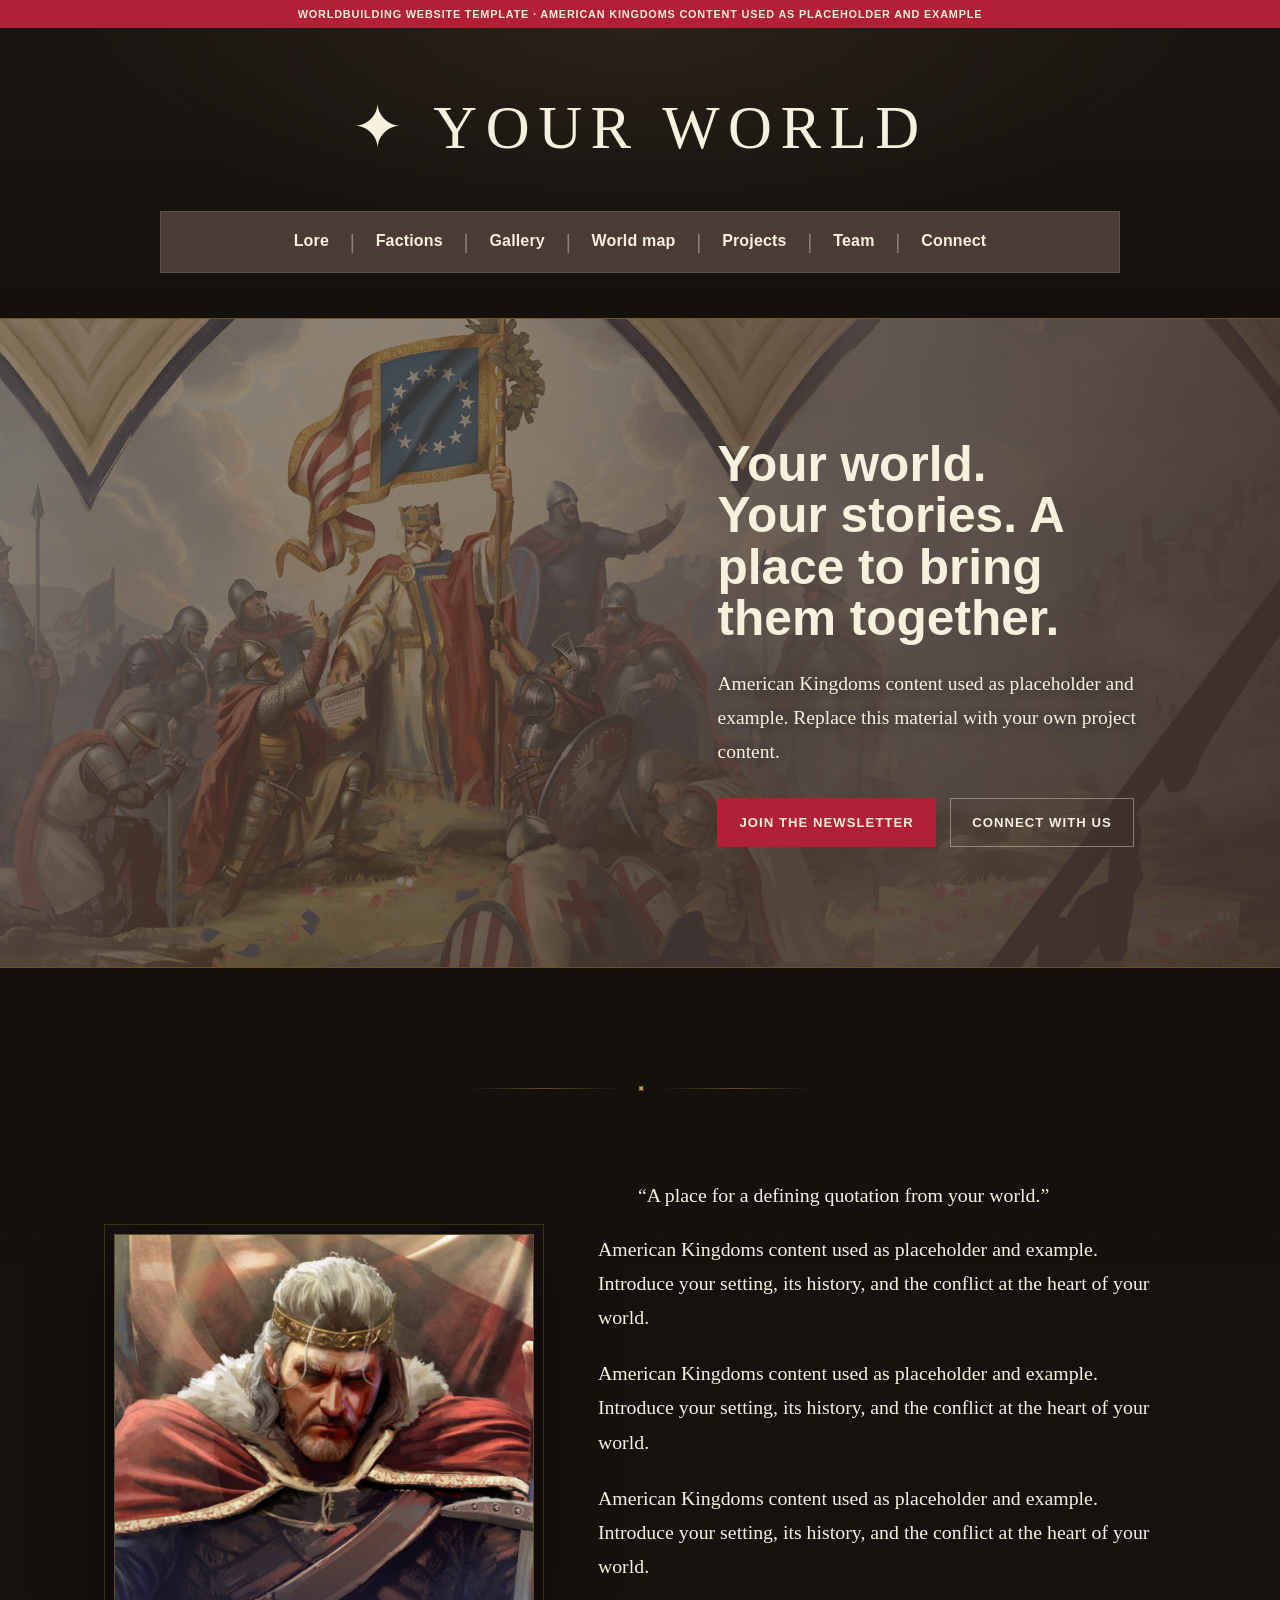
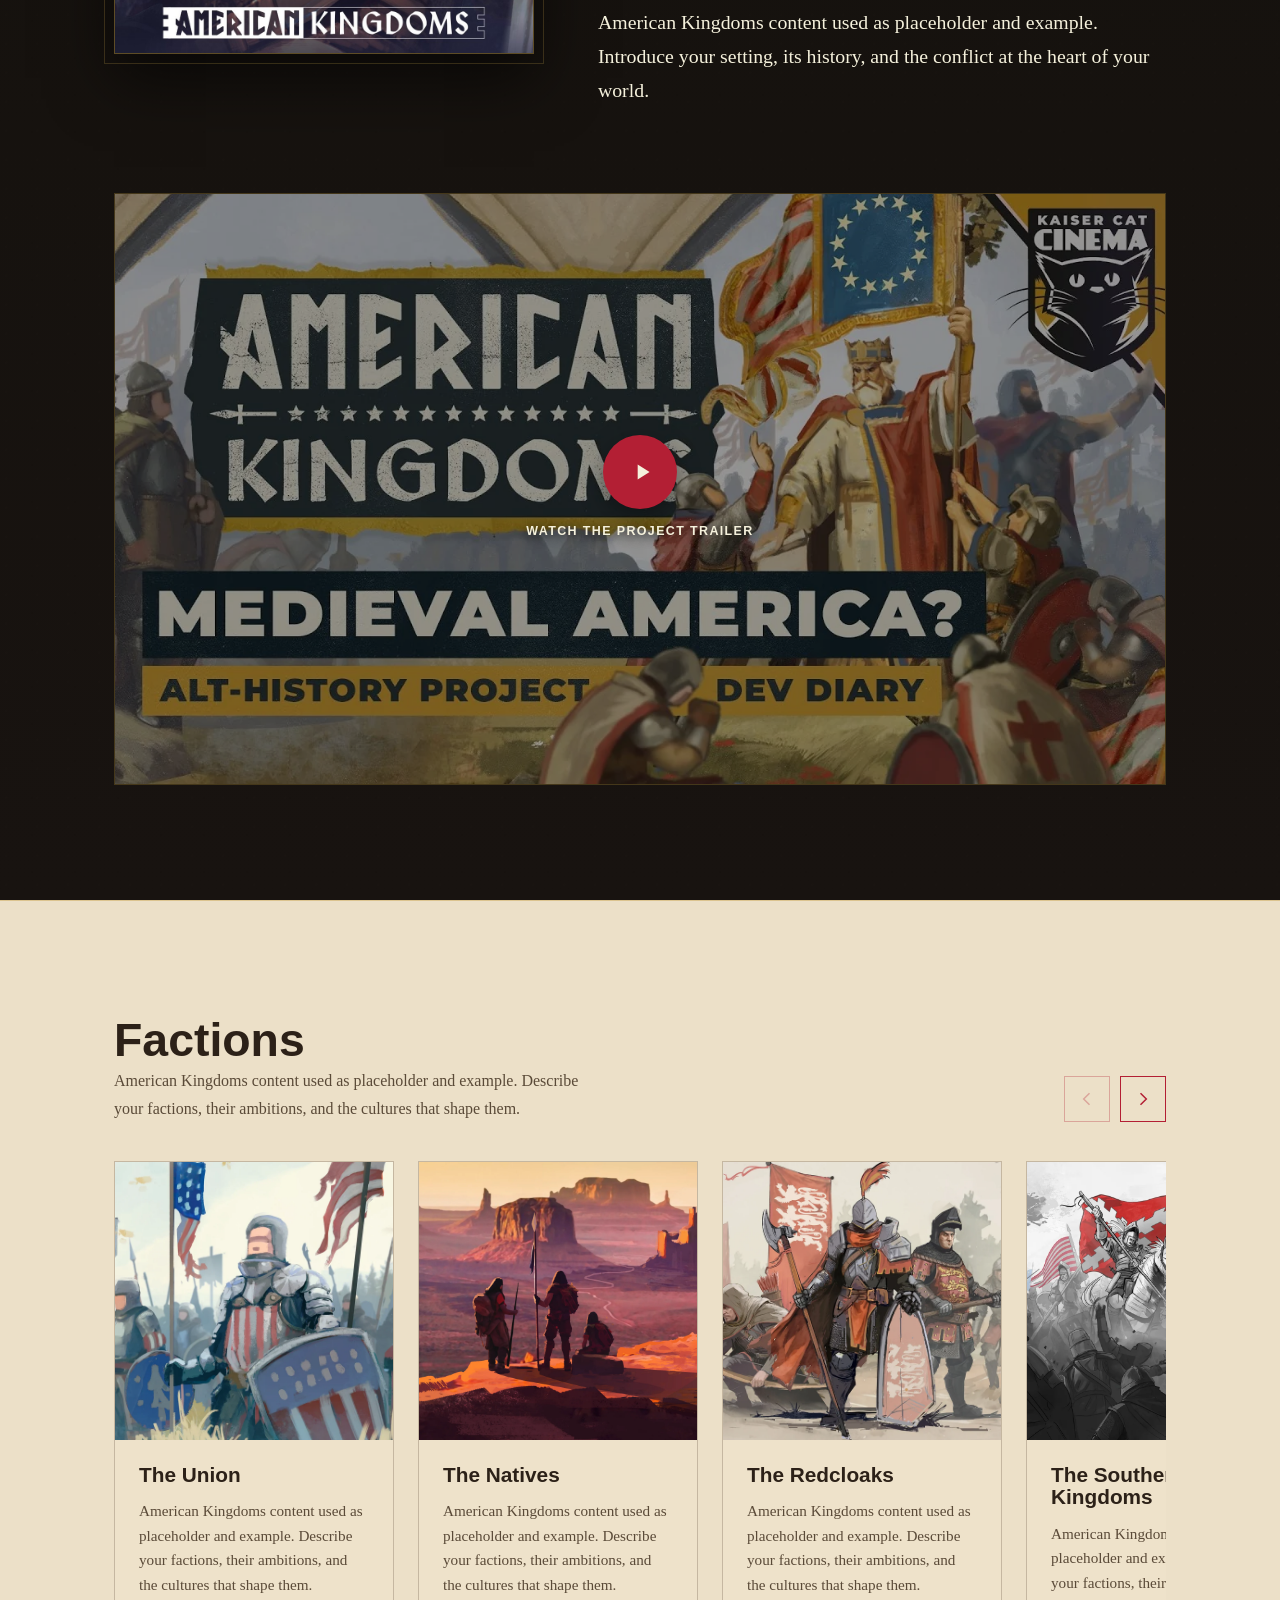
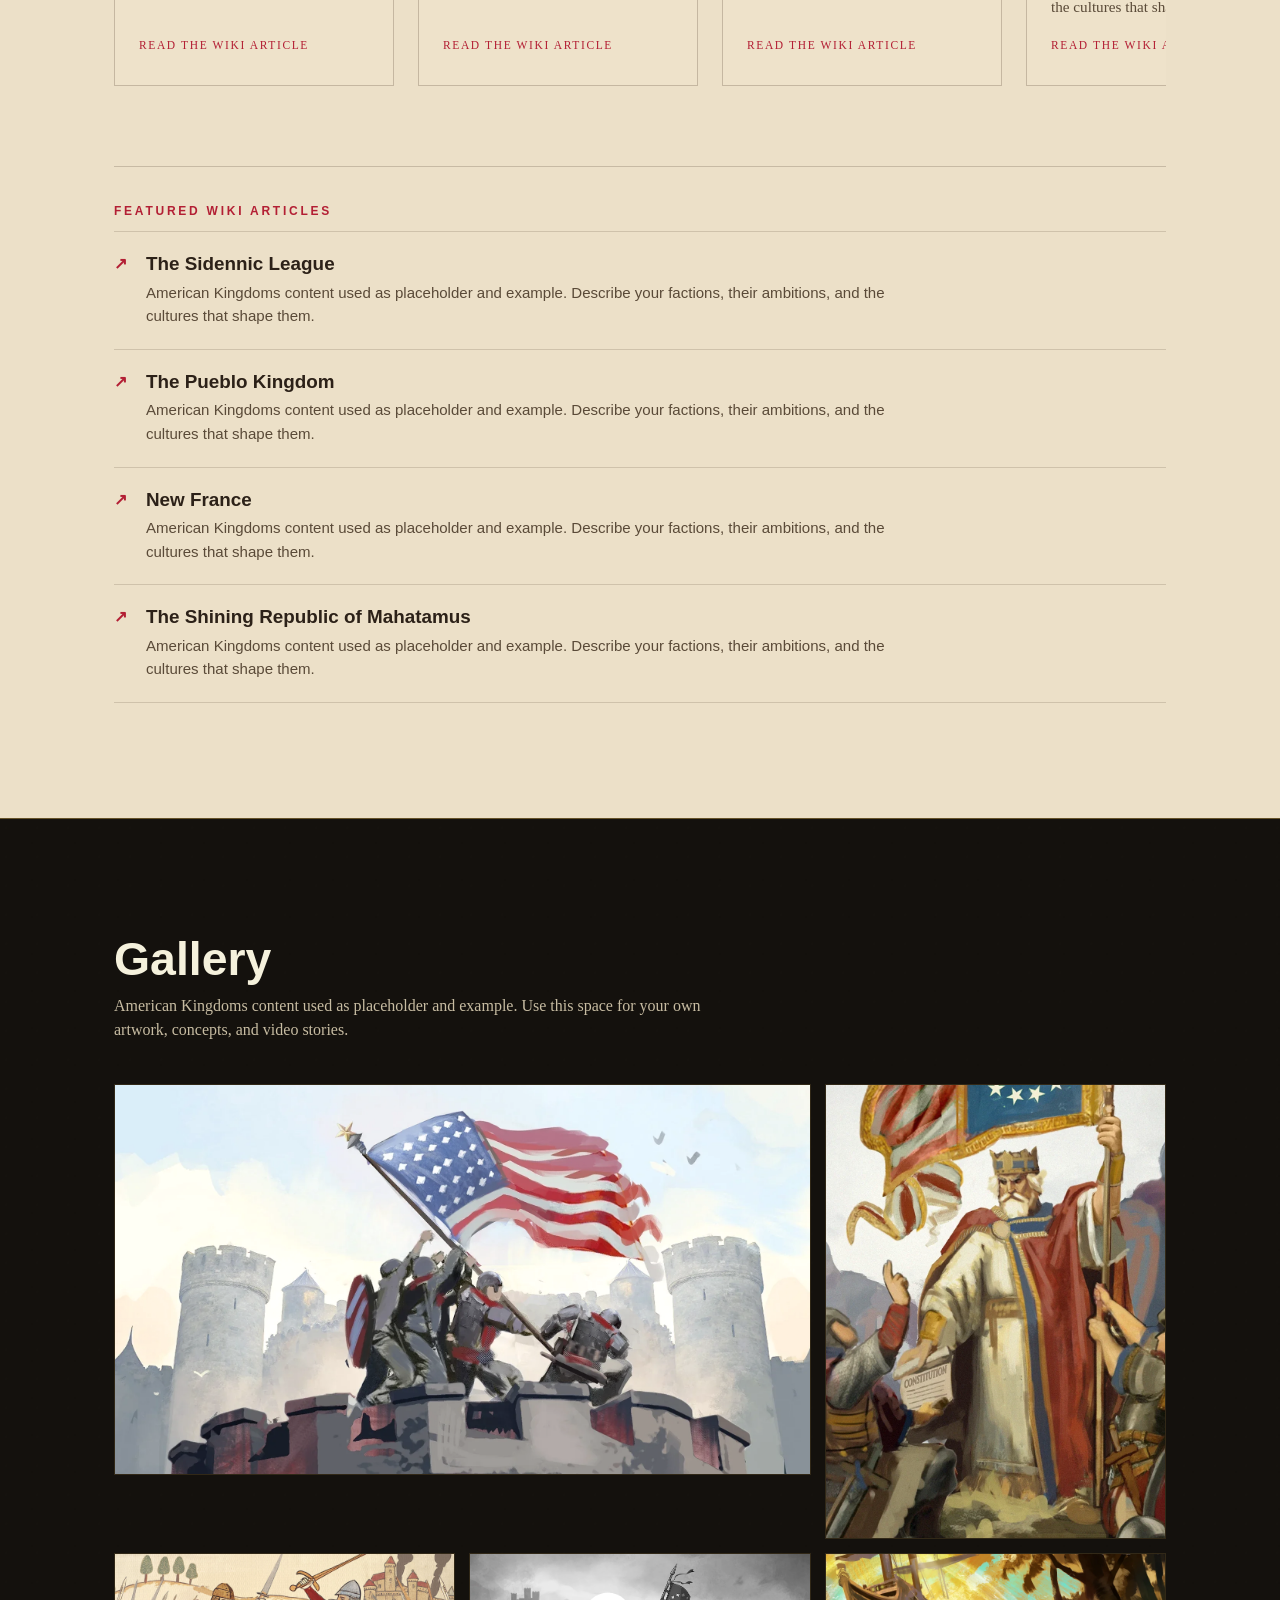
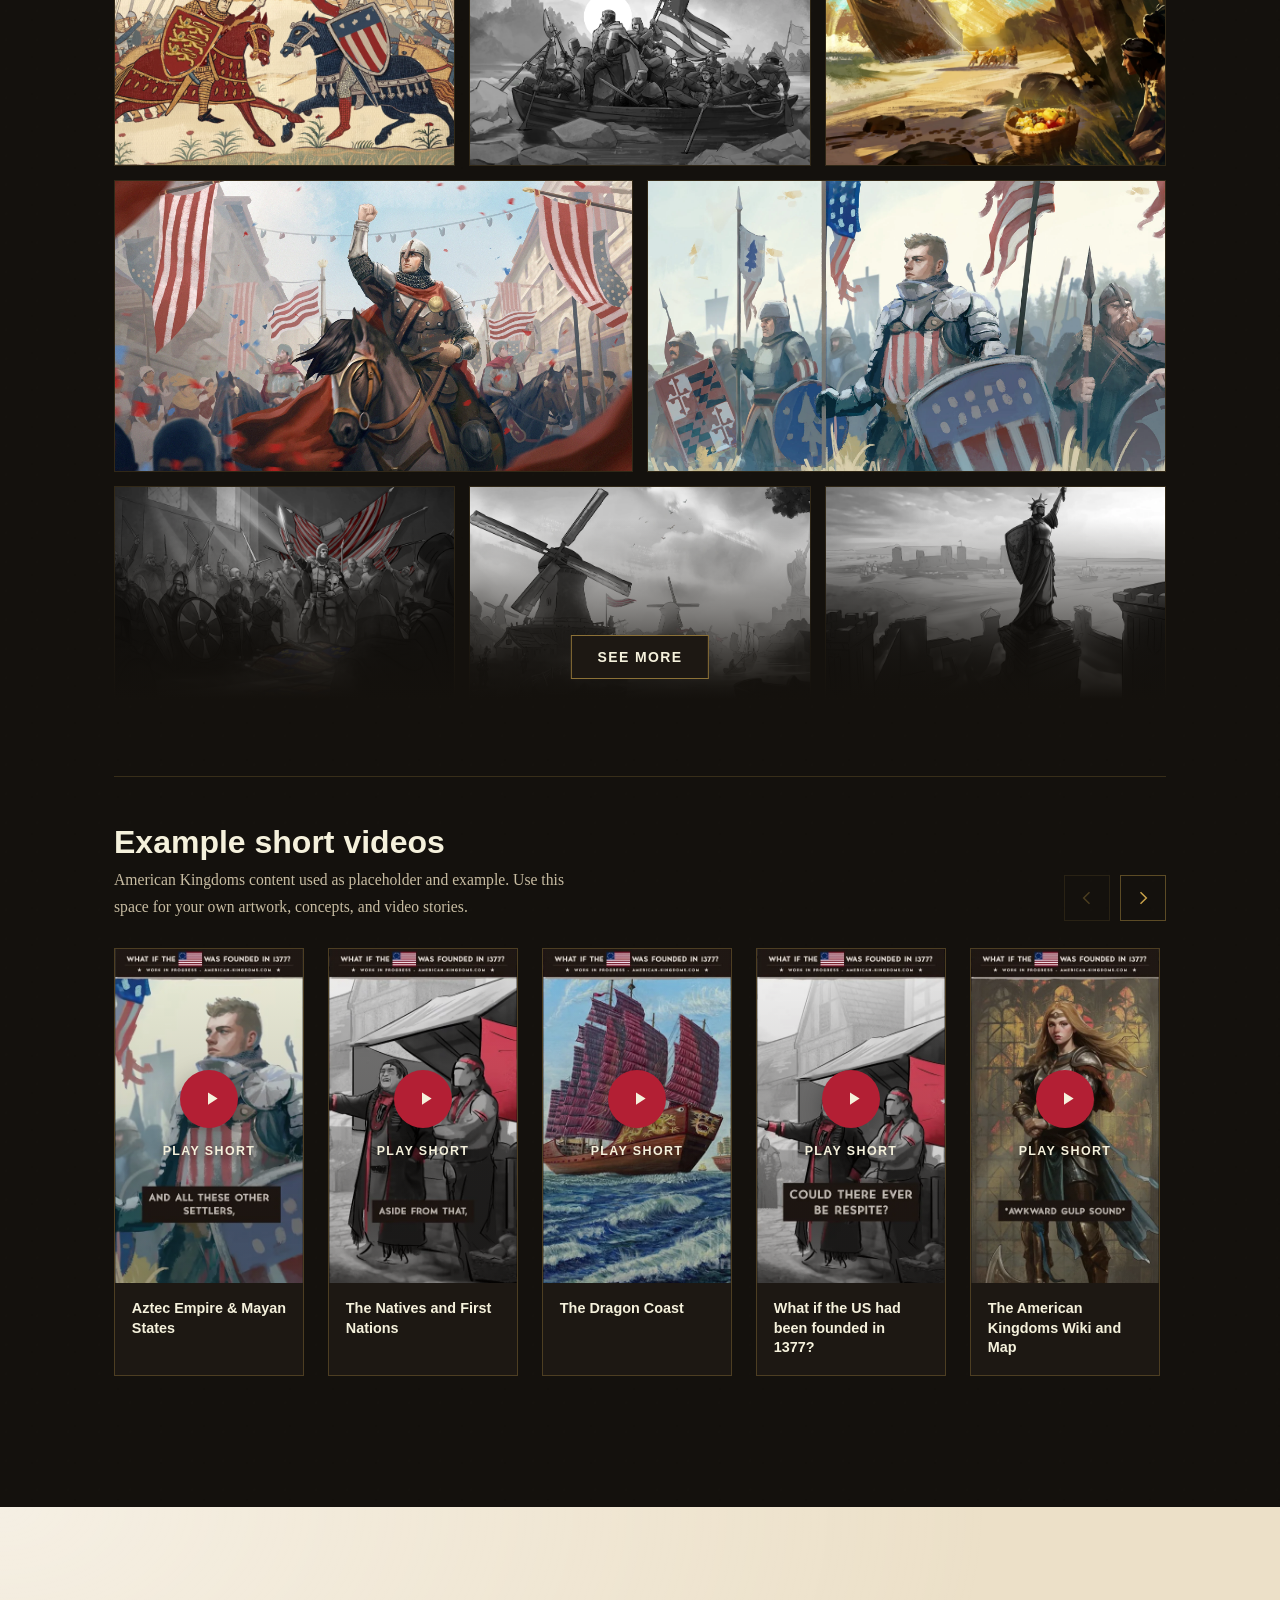
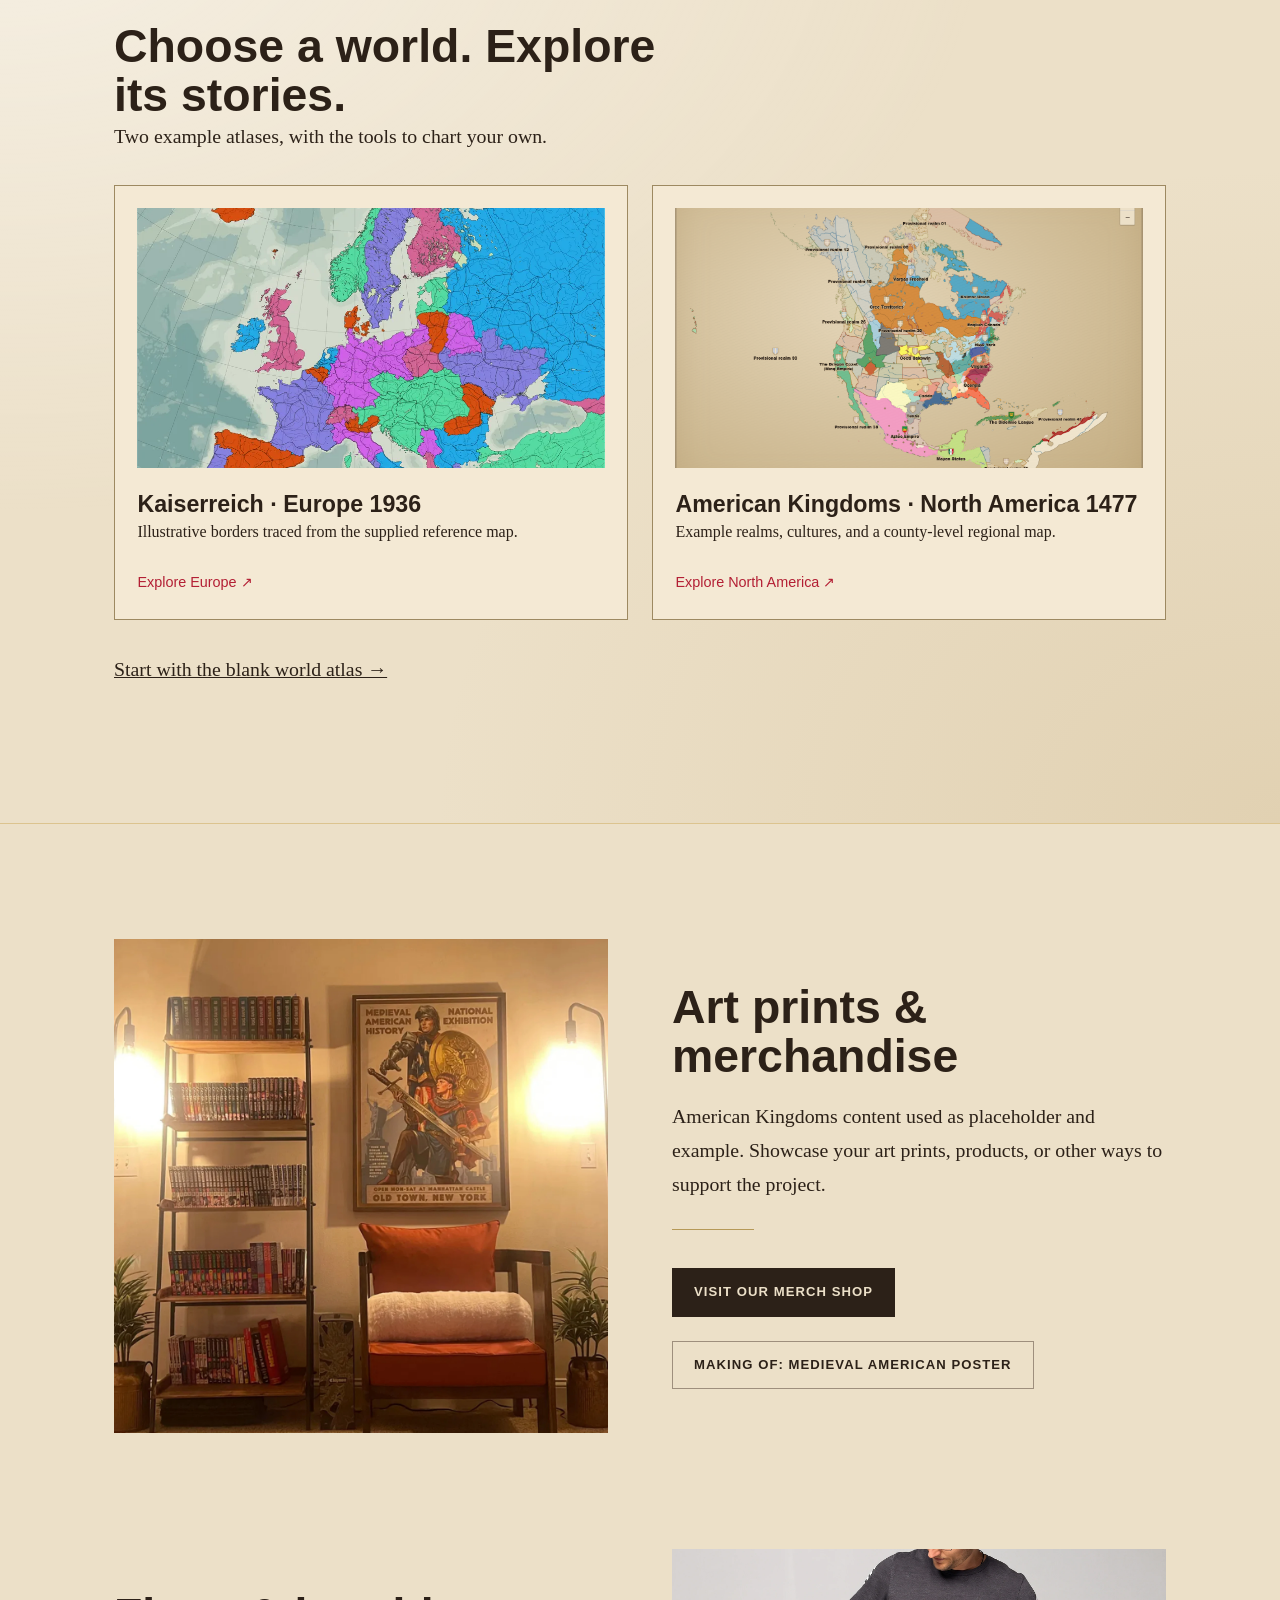
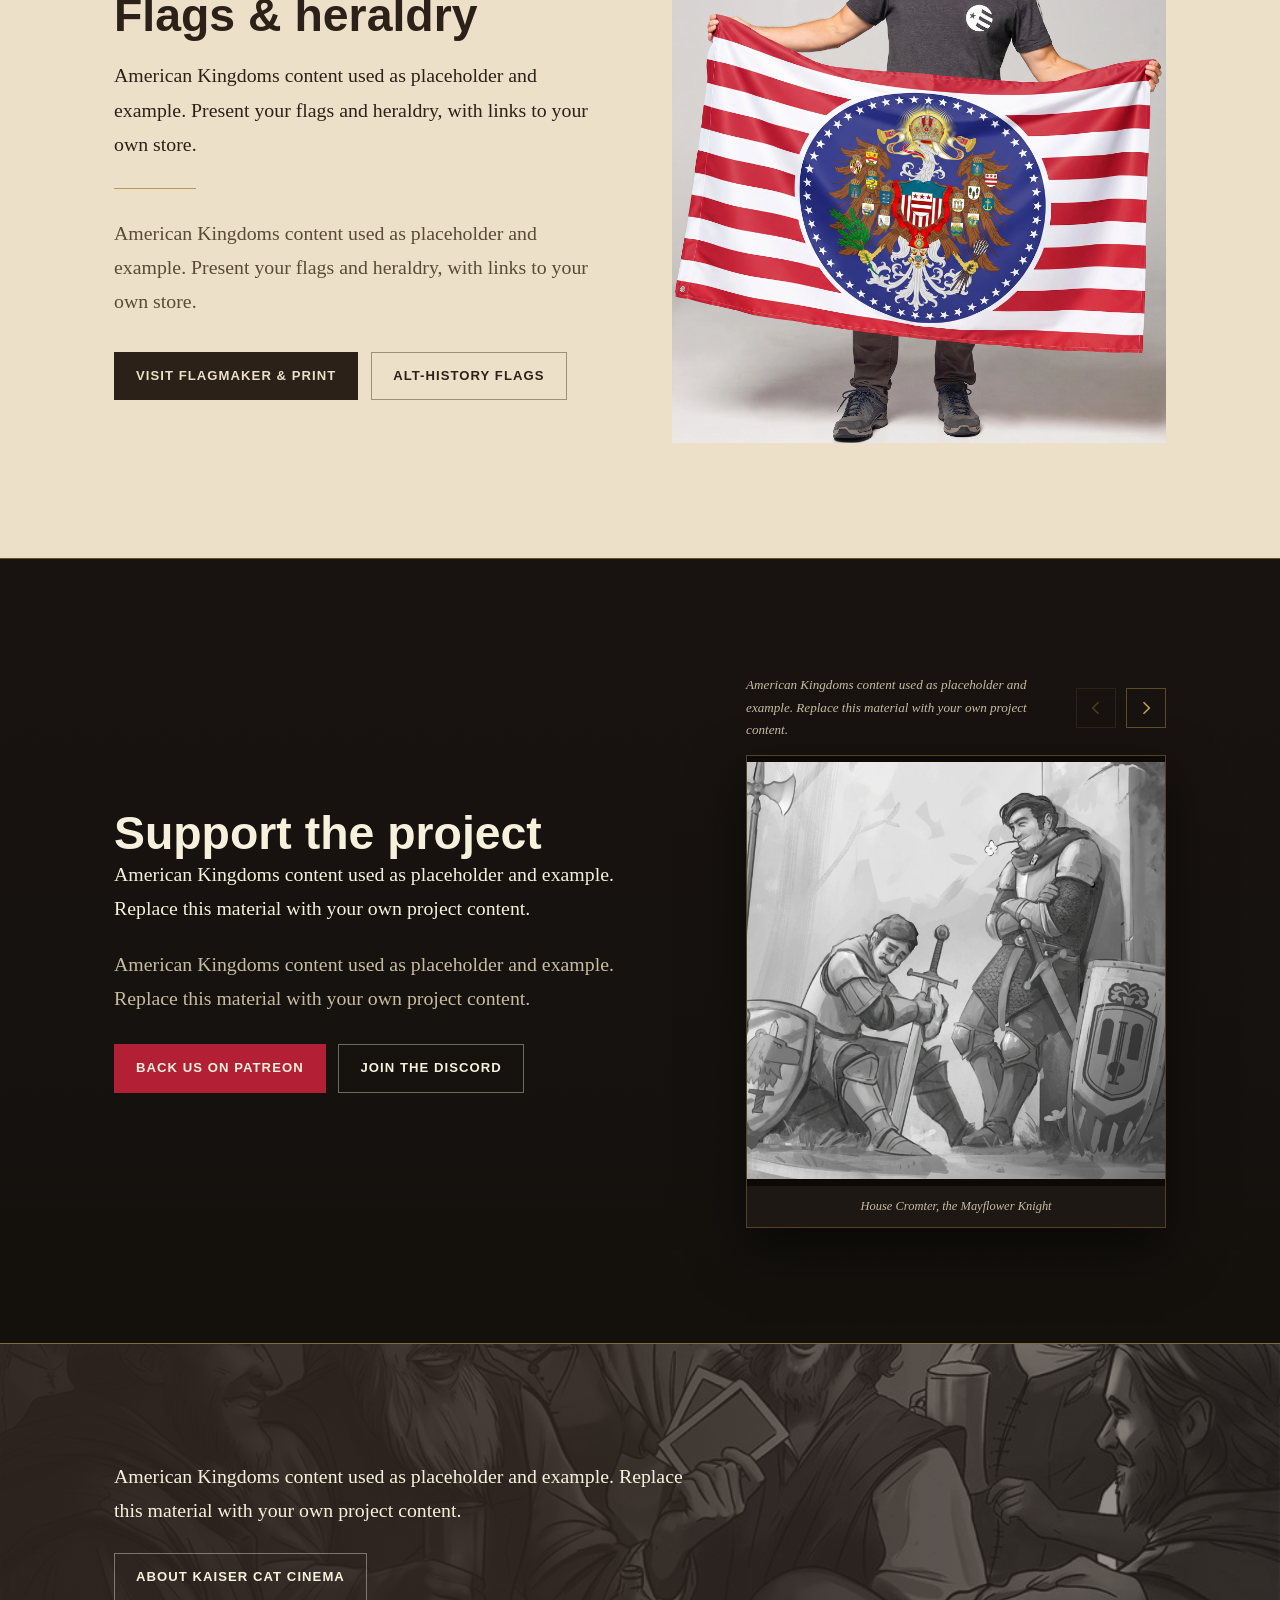
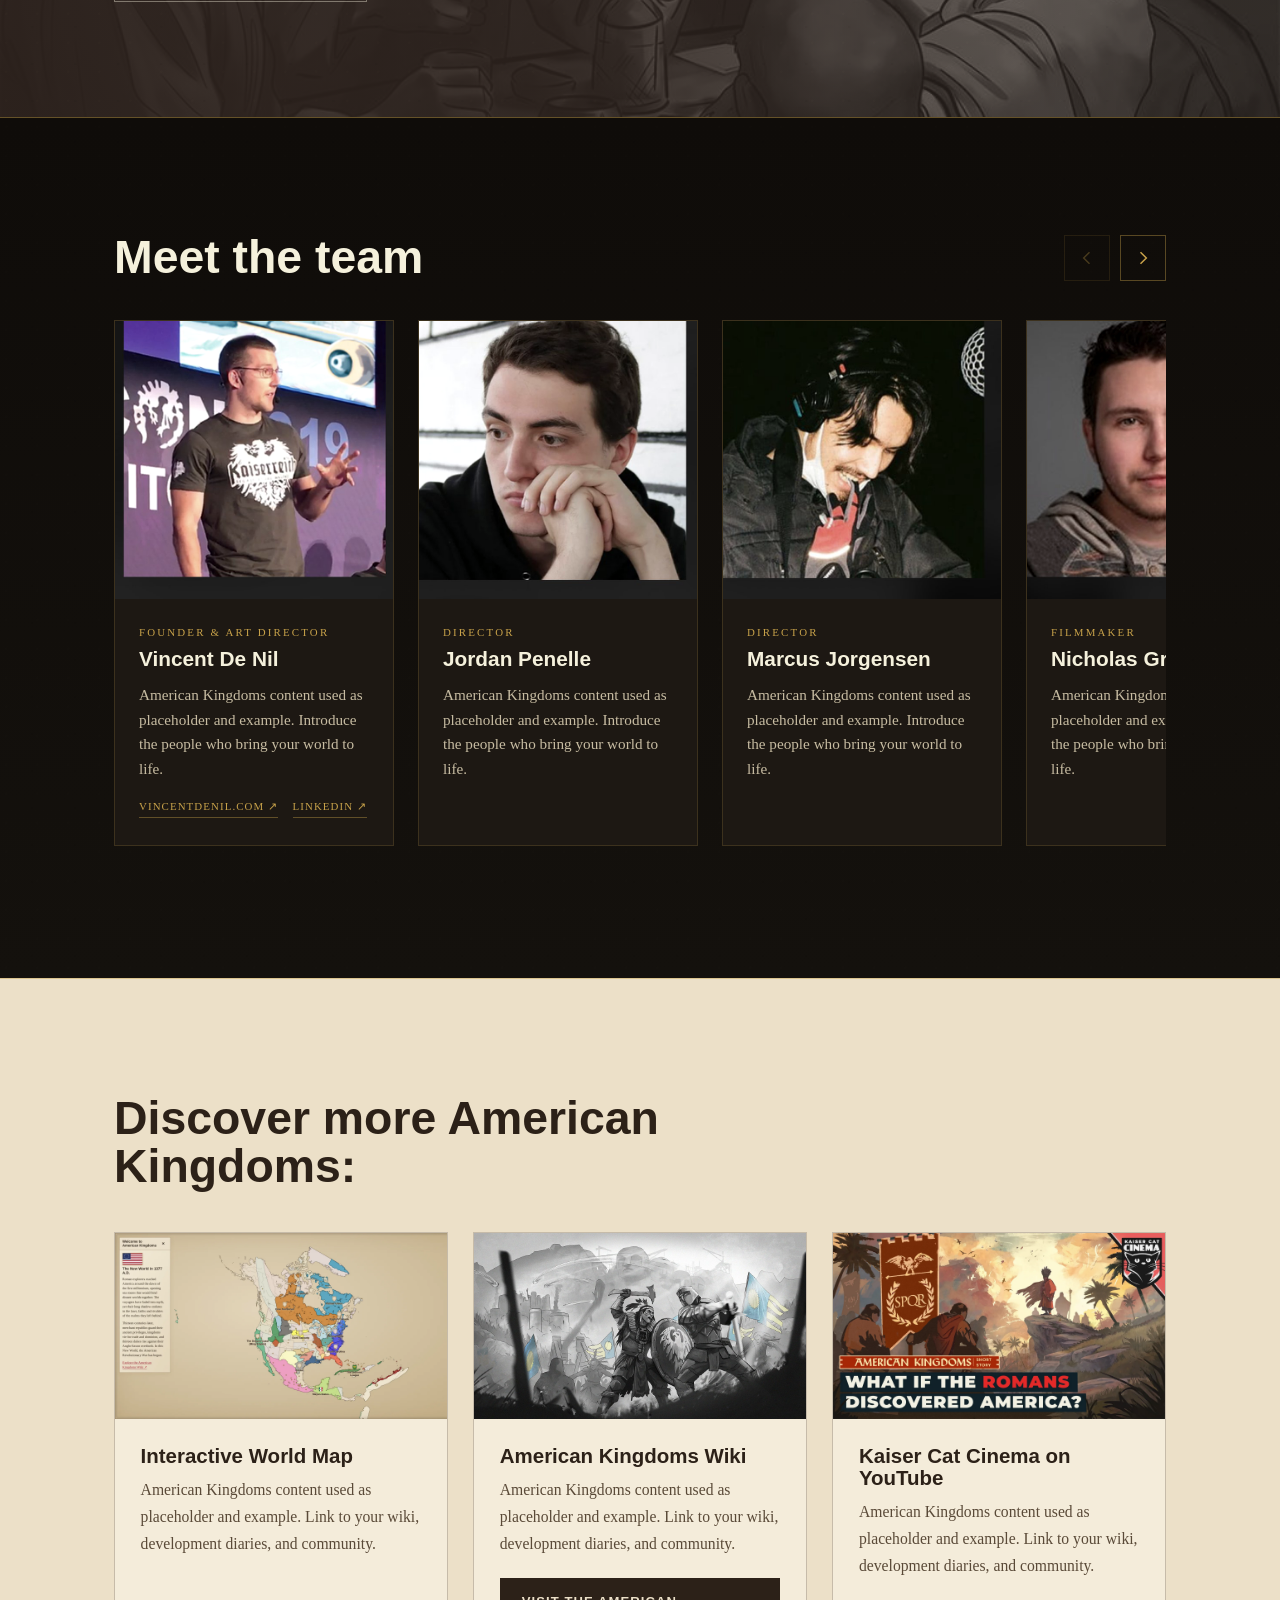
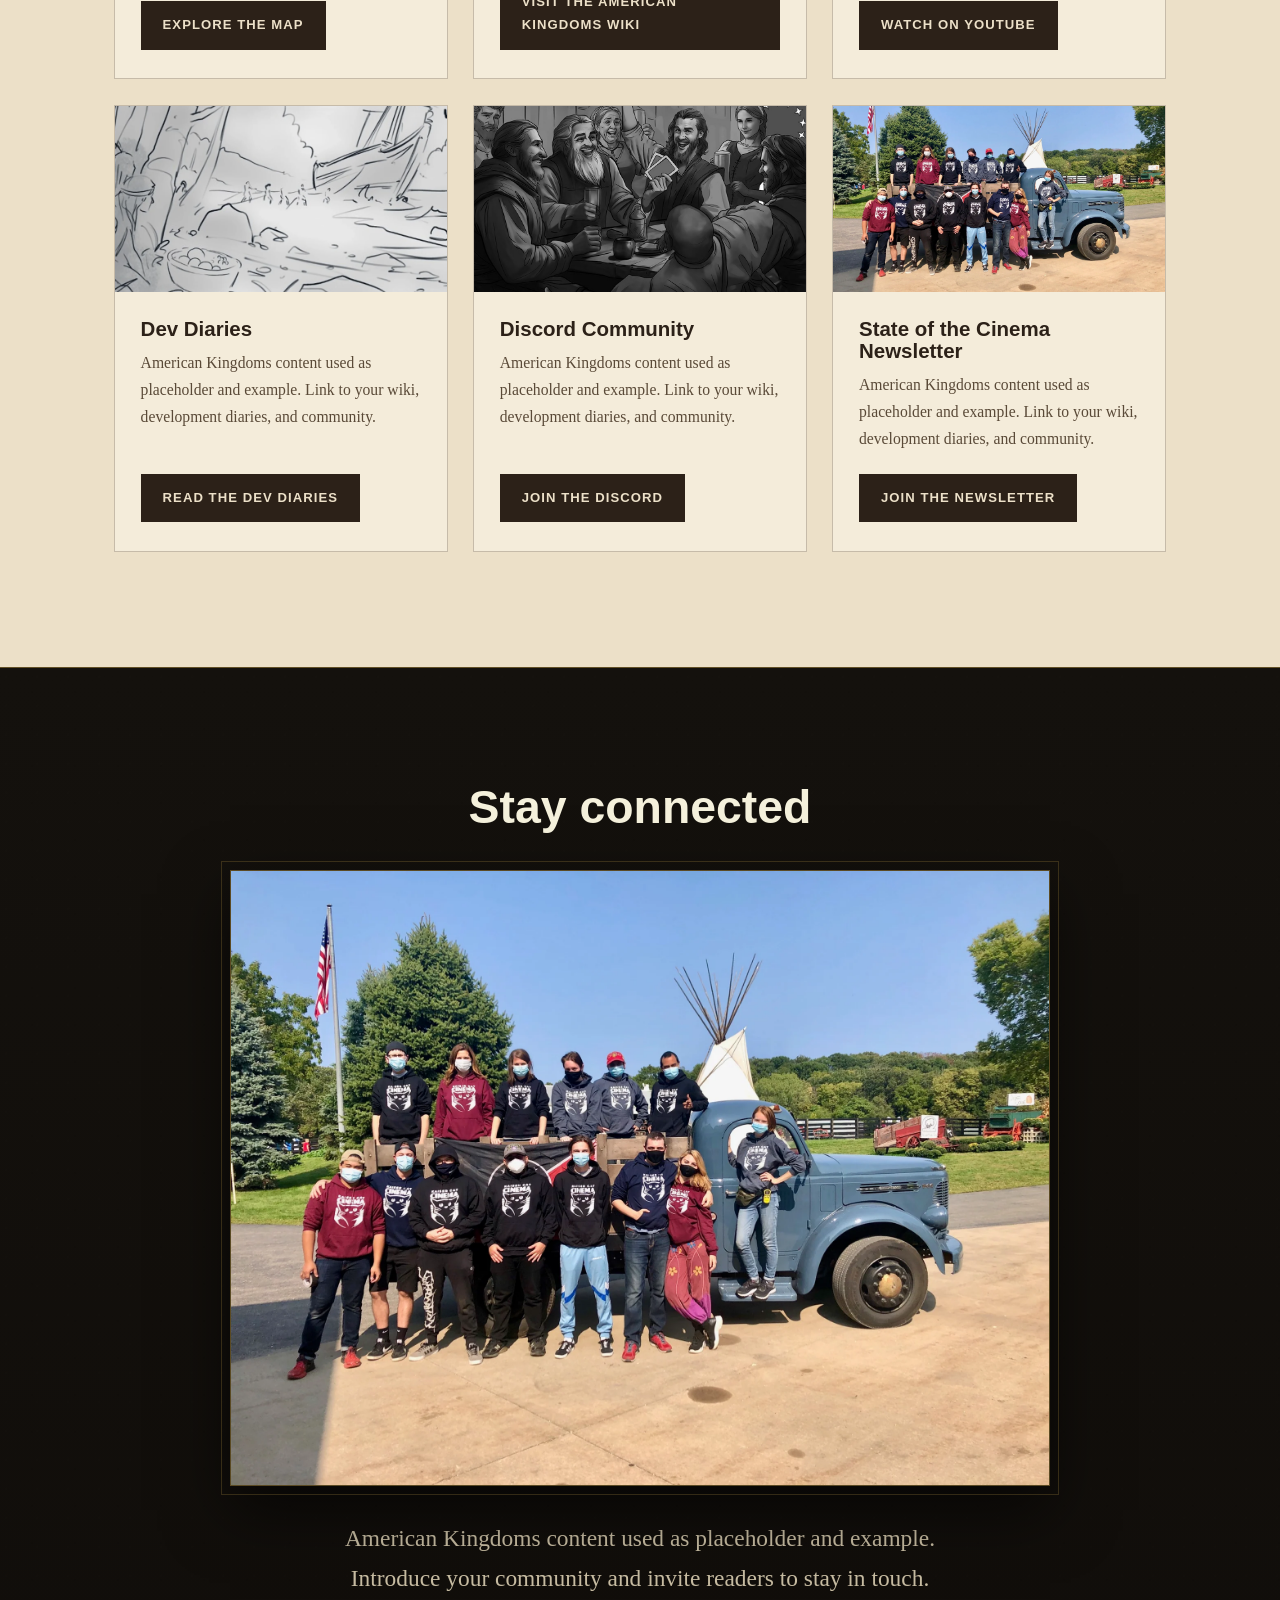
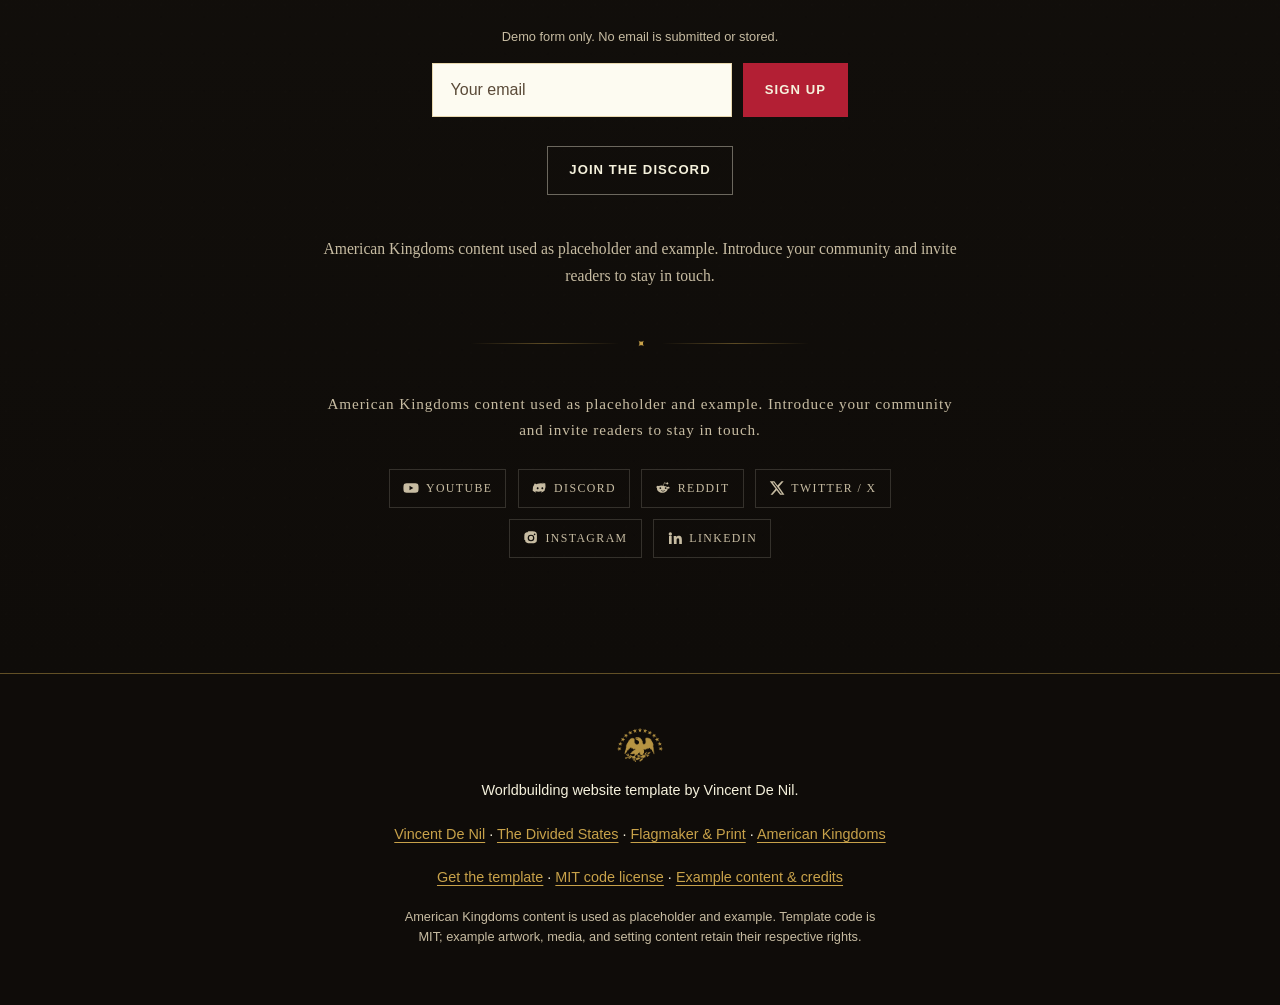
==== commit 670f07b2: "Add full example homepage and dedicated multi-scenario Leaflet atlas" ====
--- a/index.html
+++ b/index.html
@@ -1,87 +1,651 @@
 <!doctype html>
 <html lang="en">
-<head>
-  <meta charset="utf-8">
-  <meta name="viewport" content="width=device-width, initial-scale=1">
-  <title>Your World | A worldbuilding project</title>
-  <meta name="description" content="Discover Your World: its stories, factions, art, and interactive atlas.">
-  <meta name="theme-color" content="#14110d">
-  <link rel="icon" href="assets/favicon.svg" type="image/svg+xml">
-  <link rel="stylesheet" href="vendor/leaflet.css">
-  <link rel="stylesheet" href="styles.css">
-  <script defer src="vendor/leaflet.js"></script>
-  <script defer src="site.js"></script>
-  <script defer src="map.js"></script>
-</head>
-<body id="top">
-  <a class="skip-link" href="#main">Skip to content</a>
-  <div class="ribbon">A world of stories, waiting to be written</div>
-  <header>
-    <nav class="wrap nav" aria-label="Primary">
-      <a class="brand" href="#top"><span aria-hidden="true">✦</span> YOUR WORLD <small>A WORLDBUILDING PROJECT</small></a>
-      <div class="menu-box">
-        <button id="menu-toggle" class="menu-toggle" aria-expanded="false" aria-controls="nav-links" hidden>Menu <span aria-hidden="true">☰</span></button>
-        <ul id="nav-links" class="nav-links">
-          <li><a href="#world">The world</a></li><li><a href="#factions">Factions</a></li><li><a href="#gallery">Gallery</a></li><li><a href="#world-map">World map</a></li><li><a href="#projects">Projects</a></li><li><a href="#connect">Connect</a></li>
-        </ul>
-      </div>
-    </nav>
-  </header>
-  <main id="main">
-    <!-- Replace the text and SVG placeholders with your own setting and art. -->
-    <section class="hero" aria-labelledby="hero-title">
-      <div class="hero-bg"><img src="assets/landscape.svg" alt="" width="1200" height="800"></div>
-      <div class="wrap hero-inner"><div class="hero-copy">
-        <p class="eyebrow">A new world begins here</p>
-        <h1 id="hero-title">What if the world had taken a different path?</h1>
-        <p class="lede">Introduce your setting here. A forgotten age, an imagined future, or a history that never was. Set the scene, hint at the conflict, and invite your readers into the world you are building.</p>
-        <div class="actions"><a class="btn primary" href="#world">Discover the world</a><a class="btn" href="#world-map">Explore the map</a></div>
-      </div></div>
-    </section>
-    <section class="section" id="world" aria-labelledby="world-title">
-      <div class="wrap"><div class="divider" aria-hidden="true">✦</div><div class="split">
-        <figure class="portrait"><img src="assets/portrait.svg" alt="Placeholder for a character or scene from your world" loading="lazy" width="1200" height="800"></figure>
-        <div><p class="eyebrow">The premise</p><h2 id="world-title">Every world has a beginning.</h2><blockquote>“Place a defining quote, prophecy, or passage from your world here.”</blockquote><p>Describe the moment that shaped your setting. What changed? Who holds power? What is about to happen?</p><p>Use this space for a brief introduction to the history, themes, and stakes. Give visitors a reason to keep exploring.</p></div>
-      </div></div>
-    </section>
-    <section class="section parchment" id="factions" aria-labelledby="factions-title">
-      <div class="wrap"><div class="section-heading"><div><p class="eyebrow">People &amp; powers</p><h2 id="factions-title">Factions</h2><p>Introduce the cultures, houses, or movements that shape your world.</p></div><div class="carousel-controls" hidden><button type="button" data-slide="-1" aria-label="Previous factions">←</button><button type="button" data-slide="1" aria-label="Next factions">→</button></div></div>
-        <div class="faction-track" tabindex="0" aria-label="Faction cards; scroll horizontally">
-          <article class="faction-card"><img src="assets/faction-1.svg" alt="Faction one artwork placeholder" loading="lazy" width="1200" height="800"><div><p class="eyebrow">01 / A people</p><h3>Faction name</h3><p>Describe their homeland, beliefs, and place in the world. What do they want, and what stands in their way?</p></div></article>
-          <article class="faction-card"><img src="assets/faction-2.svg" alt="Faction two artwork placeholder" loading="lazy" width="1200" height="800"><div><p class="eyebrow">02 / A power</p><h3>Faction name</h3><p>Introduce a rival realm or an uneasy ally. Give readers a glimpse of its customs and ambitions.</p></div></article>
-          <article class="faction-card"><img src="assets/faction-3.svg" alt="Faction three artwork placeholder" loading="lazy" width="1200" height="800"><div><p class="eyebrow">03 / A movement</p><h3>Faction name</h3><p>Who challenges the established order? Share the ideals that hold this group together.</p></div></article>
-          <article class="faction-card"><img src="assets/faction-4.svg" alt="Faction four artwork placeholder" loading="lazy" width="1200" height="800"><div><p class="eyebrow">04 / A mystery</p><h3>Faction name</h3><p>Introduce a distant culture, a forgotten order, or a people whose story has yet to unfold.</p></div></article>
-        </div>
-      </div>
-    </section>
-    <section class="section" id="gallery" aria-labelledby="gallery-title">
-      <div class="wrap"><p class="eyebrow">A glimpse inside</p><h2 id="gallery-title">Art &amp; stories</h2><p>Make room for your landscapes, characters, and concepts.</p>
-        <div class="gallery-grid">
-          <figure><a href="assets/landscape.svg" data-gallery><img src="assets/landscape.svg" alt="Landscape artwork placeholder" loading="lazy" width="1200" height="800"></a><figcaption>Landscape / Your caption here</figcaption></figure>
-          <figure><a href="assets/portrait.svg" data-gallery><img src="assets/portrait.svg" alt="Character artwork placeholder" loading="lazy" width="1200" height="800"></a><figcaption>Character / Your caption here</figcaption></figure>
-          <figure><a href="assets/faction-2.svg" data-gallery><img src="assets/faction-2.svg" alt="Concept artwork placeholder" loading="lazy" width="1200" height="800"></a><figcaption>Concept / Your caption here</figcaption></figure>
-        </div>
-      </div>
-    </section>
-    <section class="section parchment" id="world-map" aria-labelledby="map-title">
-      <div class="wrap"><p class="eyebrow">The atlas</p><h2 id="map-title">A world waiting to be charted.</h2><p>An unclaimed Earth. Add your own borders, settlements, and stories.</p>
-        <div class="map-toolbar"><button type="button" id="map-reset" disabled>Reset view</button><label><input type="checkbox" id="map-examples" disabled> Show example realm &amp; settlement</label><span>Drag to explore · Use + / − to zoom</span></div>
-        <p id="map-status" role="status">Loading the atlas…</p>
-        <noscript><p>Enable JavaScript to explore the interactive atlas.</p></noscript>
-        <div id="map" role="region" aria-label="Interactive world atlas"></div>
-        <div class="map-index"><h3>Locations &amp; territories</h3><p id="map-empty">No locations or territories have been added yet.</p><ul id="map-locations"></ul></div>
-      </div>
-    </section>
-    <section class="section" id="projects" aria-labelledby="projects-title">
-      <div class="wrap"><p class="eyebrow">Beyond the map</p><h2 id="projects-title">Stories from this world</h2><div class="project-grid">
-        <article><span class="eyebrow">01 / Read</span><h3>Your stories</h3><p>Introduce your fiction, lore articles, or campaign journals. Add links when they are ready to share.</p></article>
-        <article><span class="eyebrow">02 / Watch</span><h3>Your project</h3><p>A place for a film, game, development diary, or trailer set in your world.</p></article>
-        <article><span class="eyebrow">03 / Discover</span><h3>Your wiki</h3><p>Point readers toward the deeper history, characters, and details of your setting.</p></article>
-      </div></div>
-    </section>
-    <section class="section parchment" id="connect" aria-labelledby="connect-title"><div class="wrap connect"><p class="eyebrow">Keep the story going</p><h2 id="connect-title">Build something worth exploring.</h2><p>Introduce yourself or your team. Tell visitors how they can follow your work, contribute to the world, or join your community.</p><p class="muted">Your community links and contact details go here.</p></div></section>
-  </main>
-  <footer><div class="wrap"><a class="footer-brand" href="#top">✦ YOUR WORLD</a><p>A worldbuilding website template by Vincent De Nil.</p><p><a href="LICENSE">MIT license</a> · <a href="https://github.com/VincentDN/worldbuilding-website-template">Get the template</a></p></div></footer>
-  <dialog id="lightbox" aria-label="Artwork viewer"><button type="button" id="lightbox-close" aria-label="Close artwork viewer">Close ×</button><img id="lightbox-image" alt=""><p id="lightbox-caption"></p></dialog>
+<head><meta charset="utf-8"><meta name="viewport" content="width=device-width, initial-scale=1"><title>Worldbuilding Website Template | Atlas, stories &amp; factions</title><meta name="description" content="An MIT worldbuilding website template by Vincent De Nil, featuring example content from American Kingdoms and interactive Leaflet atlases."><meta name="theme-color" content="#14110d"><link rel="canonical" href="https://vincentdn.github.io/worldbuilding-website-template/"><link rel="icon" href="assets/favicon.svg"><link rel="stylesheet" href="styles.css"><meta property="og:type" content="website"><meta property="og:title" content="Worldbuilding Website Template"><meta property="og:description" content="An MIT worldbuilding website template by Vincent De Nil, featuring example content from American Kingdoms and interactive Leaflet atlases."><meta property="og:url" content="https://vincentdn.github.io/worldbuilding-website-template/"><meta property="og:image" content="https://vincentdn.github.io/worldbuilding-website-template/examples/american-kingdoms/assets/washington-throne.jpg"><meta property="og:site_name" content="Worldbuilding Website Template"><meta name="twitter:card" content="summary_large_image"><script defer src="site.js"></script><script type="application/ld+json">{
+  "@context": "https://schema.org",
+  "@graph": [
+    {
+      "@type": "Person",
+      "@id": "https://vincentdenil.com/#vincent",
+      "name": "Vincent De Nil",
+      "url": "https://vincentdenil.com/"
+    },
+    {
+      "@type": "WebSite",
+      "@id": "https://vincentdn.github.io/worldbuilding-website-template/#website",
+      "url": "https://vincentdn.github.io/worldbuilding-website-template/",
+      "name": "Worldbuilding Website Template",
+      "creator": {
+        "@id": "https://vincentdenil.com/#vincent"
+      }
+    },
+    {
+      "@type": "WebPage",
+      "@id": "https://vincentdn.github.io/worldbuilding-website-template/#webpage",
+      "url": "https://vincentdn.github.io/worldbuilding-website-template/",
+      "name": "Worldbuilding Website Template",
+      "description": "An MIT worldbuilding website template by Vincent De Nil, featuring example content from American Kingdoms and interactive Leaflet atlases.",
+      "isPartOf": {
+        "@id": "https://vincentdn.github.io/worldbuilding-website-template/#website"
+      },
+      "about": {
+        "@id": "https://vincentdn.github.io/worldbuilding-website-template/#software"
+      },
+      "relatedLink": [
+        "https://vincentdenil.com/",
+        "https://dividedstates-project.com/",
+        "https://flagmaker-print.com/",
+        "https://american-kingdoms.com/"
+      ]
+    },
+    {
+      "@type": "SoftwareSourceCode",
+      "@id": "https://vincentdn.github.io/worldbuilding-website-template/#software",
+      "name": "Worldbuilding Website Template",
+      "description": "An MIT worldbuilding website template by Vincent De Nil, featuring example content from American Kingdoms and interactive Leaflet atlases.",
+      "codeRepository": "https://github.com/VincentDN/worldbuilding-website-template",
+      "programmingLanguage": [
+        "HTML",
+        "CSS",
+        "JavaScript"
+      ],
+      "license": "https://github.com/VincentDN/worldbuilding-website-template/blob/main/LICENSE",
+      "author": {
+        "@id": "https://vincentdenil.com/#vincent"
+      },
+      "isBasedOn": {
+        "@type": "WebSite",
+        "url": "https://american-kingdoms.com/",
+        "name": "American Kingdoms"
+      }
+    }
+  ]
+}</script></head><body>
+
+<div class="ribbon">Worldbuilding website template · American Kingdoms content used as placeholder and example</div><header>
+  <nav class="wrap nav" aria-label="Primary">
+    <a class="brand template-brand" href="#top">✦ YOUR WORLD</a><div class="menu-box">
+      <button class="burger" id="burger" aria-label="Menu" aria-expanded="false">
+        <svg viewbox="0 0 24 24" fill="none" stroke="currentColor" stroke-width="1.8"><path d="M3 6h18M3 12h18M3 18h18"></path></svg>
+      </button>
+      <ul class="nav-links" id="navLinks"><li><a href="#world">Lore</a></li><li><a href="#factions">Factions</a></li><li><a href="#gallery">Gallery</a></li><li><a href="world-map/">World map</a></li><li><a href="#explore">Projects</a></li><li><a href="#team">Team</a></li><li><a href="#connect">Connect</a></li></ul></div>
+  </nav>
+</header>
+
+<section class="hero" id="top">
+  <picture class="hero-bg">
+    <source media="(max-width:720px)" srcset="examples/american-kingdoms/assets/hero-oath-mobile.jpg" width="1920" height="1855">
+    <img src="examples/american-kingdoms/assets/hero-union-court.jpg" alt="American Kingdoms example: King Arthur Washington enthroned before the assembled knights of the Union" fetchpriority="high">
+  </source></picture>
+  <div class="wrap hero-inner">
+    <div class="hero-copy">
+      <h1>Your world. Your stories. A place to bring them together.</h1>
+      <p class="lede">American Kingdoms content used as placeholder and example. Replace this material with your own project content.</p>
+      <div class="hero-cta">
+        <a class="btn btn-primary" href="#connect" title="Example destination from American Kingdoms; replace for your own project">Join the Newsletter</a>
+        <a class="btn btn-ghost" href="#connect">Connect with Us</a>
+      </div>
+    </div>
+  </div>
+</section>
+
+<section class="plate world sec-pad" id="world">
+  <div class="wrap">
+    <div class="divider reveal"><i>✦</i></div>
+    <div class="world-grid" style="margin-top:clamp(2.5rem,5vw,4rem)">
+      <figure class="portrait reveal" style="margin:0">
+        <img src="examples/american-kingdoms/assets/washington-throne.jpg" alt="American Kingdoms example: King Arthur Washington upon his throne">
+      </figure>
+      <div class="reveal">
+        <blockquote>“A place for a defining quotation from your world.”</blockquote><p>American Kingdoms content used as placeholder and example. Introduce your setting, its history, and the conflict at the heart of your world.</p>
+        <p>American Kingdoms content used as placeholder and example. Introduce your setting, its history, and the conflict at the heart of your world.</p>
+        <p>American Kingdoms content used as placeholder and example. Introduce your setting, its history, and the conflict at the heart of your world.</p>
+        <p>American Kingdoms content used as placeholder and example. Introduce your setting, its history, and the conflict at the heart of your world.</p>
+      </div>
+    </div>
+
+    <div class="video-wrap video-facade" data-embed="https://www.youtube-nocookie.com/embed/UHmGl_GlmXY?autoplay=1&amp;rel=0" data-title="Example: A Medieval America? American Kingdoms project trailer" role="button" tabindex="0" aria-label="Example: Play the American Kingdoms project trailer" style="margin-top:clamp(2.5rem,5vw,4rem)">
+      <img src="examples/american-kingdoms/assets/videos/trailer.webp" alt="American Kingdoms example: American Kingdoms project trailer thumbnail" loading="lazy">
+      <div class="play">
+        <span class="disc"><svg viewbox="0 0 24 24"><path d="M8 5v14l11-7z"></path></svg></span>
+        <span>Watch the Project Trailer</span>
+      </div>
+    </div>
+
+  </div>
+</section>
+
+<section class="factions sec-pad" id="factions">
+  <div class="wrap">
+    <div class="team-head">
+      <div>
+        <div class="section-head"><h2>Factions</h2></div>
+        <p class="factions-intro">American Kingdoms content used as placeholder and example. Describe your factions, their ambitions, and the cultures that shape them.</p>
+      </div>
+      <div class="team-controls">
+        <button class="tc-btn" id="facPrev" aria-label="Previous factions"><svg viewbox="0 0 24 24"><path d="M15 5l-7 7 7 7"></path></svg></button>
+        <button class="tc-btn" id="facNext" aria-label="Next factions"><svg viewbox="0 0 24 24"><path d="M9 5l7 7-7 7"></path></svg></button>
+      </div>
+    </div>
+    <div class="faction-track" id="factionTrack" tabindex="0" aria-label="Factions, scroll horizontally">
+      <article class="faction-card">
+        <div class="fc-photo"><img src="examples/american-kingdoms/assets/editorial/faction-union.webp" alt="American Kingdoms example: Knights of the Union assembled beneath American banners" loading="lazy"></div>
+        <div class="fc-body">
+          <h3>The Union</h3>
+          <p>American Kingdoms content used as placeholder and example. Describe your factions, their ambitions, and the cultures that shape them.</p>
+          <a class="readlink" href="https://americankingdoms.miraheze.org/wiki/The_Union" title="Example destination from American Kingdoms; replace for your own project">Read the Wiki article</a>
+        </div>
+      </article>
+      <article class="faction-card">
+        <div class="fc-photo"><img src="examples/american-kingdoms/assets/factions/natives-card.webp" alt="American Kingdoms example: Native travelers overlook a desert landscape of mesas and canyons" loading="lazy"></div>
+        <div class="fc-body">
+          <h3>The Natives</h3>
+          <p>American Kingdoms content used as placeholder and example. Describe your factions, their ambitions, and the cultures that shape them.</p>
+          <a class="readlink" href="https://americankingdoms.miraheze.org/wiki/Natives" title="Example destination from American Kingdoms; replace for your own project">Read the Wiki article</a>
+        </div>
+      </article>
+      <article class="faction-card">
+        <div class="fc-photo"><img src="examples/american-kingdoms/assets/editorial/faction-redcloaks.webp" alt="American Kingdoms example: Redcloak knights marching beneath the royal banner" loading="lazy"></div>
+        <div class="fc-body">
+          <h3>The Redcloaks</h3>
+          <p>American Kingdoms content used as placeholder and example. Describe your factions, their ambitions, and the cultures that shape them.</p>
+          <a class="readlink" href="https://americankingdoms.miraheze.org/wiki/Redcloaks" title="Example destination from American Kingdoms; replace for your own project">Read the Wiki article</a>
+        </div>
+      </article>
+      <article class="faction-card">
+        <div class="fc-photo"><img src="examples/american-kingdoms/assets/factions/southern-kingdoms-card.webp" alt="American Kingdoms example: A Southern Kingdoms knight leads a cavalry charge beneath heraldic banners" loading="lazy"></div>
+        <div class="fc-body">
+          <h3>The Southern Kingdoms</h3>
+          <p>American Kingdoms content used as placeholder and example. Describe your factions, their ambitions, and the cultures that shape them.</p>
+          <a class="readlink" href="https://americankingdoms.miraheze.org/wiki/Southern_Appalachia" title="Example destination from American Kingdoms; replace for your own project">Read the Wiki article</a>
+        </div>
+      </article>
+      <article class="faction-card">
+        <div class="fc-photo"><img src="examples/american-kingdoms/assets/factions/vinland-card.webp" alt="American Kingdoms example: Vinlandian warriors assemble before a northern hill fortress" loading="lazy"></div>
+        <div class="fc-body">
+          <h3>Vinland</h3>
+          <p>American Kingdoms content used as placeholder and example. Describe your factions, their ambitions, and the cultures that shape them.</p>
+          <a class="readlink" href="https://americankingdoms.miraheze.org/wiki/Vinland_Freehold" title="Example destination from American Kingdoms; replace for your own project">Read the Wiki article</a>
+        </div>
+      </article>
+      <article class="faction-card">
+        <div class="fc-photo"><img src="examples/american-kingdoms/assets/factions/free-cities-card.webp" alt="American Kingdoms example: Merchants gather beneath the banner of a Free City market" loading="lazy"></div>
+        <div class="fc-body">
+          <h3>The Free Cities</h3>
+          <p>American Kingdoms content used as placeholder and example. Describe your factions, their ambitions, and the cultures that shape them.</p>
+          <a class="readlink" href="https://americankingdoms.miraheze.org/wiki/The_Atlantic_League" title="Example destination from American Kingdoms; replace for your own project">Read the Wiki article</a>
+        </div>
+      </article>
+      <article class="faction-card">
+        <div class="fc-photo"><img src="examples/american-kingdoms/assets/factions/dragon-coast-card.webp" alt="American Kingdoms example: A fortified Dragon Coast city rises above a busy harbour" loading="lazy"></div>
+        <div class="fc-body">
+          <h3>Dragon Coast</h3>
+          <p>American Kingdoms content used as placeholder and example. Describe your factions, their ambitions, and the cultures that shape them.</p>
+          <a class="readlink" href="https://americankingdoms.miraheze.org/wiki/Chinese_California" title="Example destination from American Kingdoms; replace for your own project">Read the Wiki article</a>
+        </div>
+      </article>
+      <article class="faction-card">
+        <div class="fc-photo"><img src="examples/american-kingdoms/assets/editorial/faction-roman-settlers.webp" alt="American Kingdoms example: A Roman mariner beholds the American coast at sunrise" loading="lazy"></div>
+        <div class="fc-body">
+          <h3>The Roman Settlers</h3>
+          <p>American Kingdoms content used as placeholder and example. Describe your factions, their ambitions, and the cultures that shape them.</p>
+          <a class="readlink" href="https://americankingdoms.miraheze.org/wiki/The_Roman_States" title="Example destination from American Kingdoms; replace for your own project">Read the Wiki article</a>
+        </div>
+      </article>
+    </div>
+    <aside class="featured-wiki" aria-labelledby="featured-wiki-title">
+      <h3 class="featured-wiki-label" id="featured-wiki-title">Featured Wiki Articles</h3>
+      <div class="featured-wiki-list">
+        <article class="featured-wiki-item">
+          <span class="featured-wiki-arrow" aria-hidden="true">↗</span>
+          <div>
+            <h3><a href="https://americankingdoms.miraheze.org/wiki/The_Sidennic_League_(the_roman_merchant_republics_of_cuba)" title="Example destination from American Kingdoms; replace for your own project">The Sidennic League</a></h3>
+            <p>American Kingdoms content used as placeholder and example. Describe your factions, their ambitions, and the cultures that shape them.</p>
+          </div>
+        </article>
+        <article class="featured-wiki-item">
+          <span class="featured-wiki-arrow" aria-hidden="true">↗</span>
+          <div>
+            <h3><a href="https://americankingdoms.miraheze.org/wiki/The_Pueblo_Kingdom" title="Example destination from American Kingdoms; replace for your own project">The Pueblo Kingdom</a></h3>
+            <p>American Kingdoms content used as placeholder and example. Describe your factions, their ambitions, and the cultures that shape them.</p>
+          </div>
+        </article>
+        <article class="featured-wiki-item">
+          <span class="featured-wiki-arrow" aria-hidden="true">↗</span>
+          <div>
+            <h3><a href="https://americankingdoms.miraheze.org/wiki/New_France" title="Example destination from American Kingdoms; replace for your own project">New France</a></h3>
+            <p>American Kingdoms content used as placeholder and example. Describe your factions, their ambitions, and the cultures that shape them.</p>
+          </div>
+        </article>
+        <article class="featured-wiki-item">
+          <span class="featured-wiki-arrow" aria-hidden="true">↗</span>
+          <div>
+            <h3><a href="https://americankingdoms.miraheze.org/wiki/The_Shining_Republic_of_Mahatamus" title="Example destination from American Kingdoms; replace for your own project">The Shining Republic of Mahatamus</a></h3>
+            <p>American Kingdoms content used as placeholder and example. Describe your factions, their ambitions, and the cultures that shape them.</p>
+          </div>
+        </article>
+      </div>
+    </aside>
+  </div>
+</section>
+
+<section class="plate sec-pad" id="gallery">
+  <div class="wrap">
+    <div class="section-head reveal"><h2>Gallery</h2><p class="gallery-subtext">American Kingdoms content used as placeholder and example. Use this space for your own artwork, concepts, and video stories.</p></div>
+    <div class="gallery-shell">
+    <div class="gallery-grid" id="gallery-mosaic">
+      <figure class="g-wide reveal"><img src="examples/american-kingdoms/assets/editorial/gallery-american-siege.webp" alt="American Kingdoms example: American knights raise the Union banner over a captured castle" loading="lazy"></figure>
+      <figure class="g-tall reveal"><img src="examples/american-kingdoms/assets/editorial/gallery-king-washington.webp" alt="American Kingdoms example: King Washington holds the Union banner as a knight presents the Constitution" loading="lazy"></figure>
+      <figure class="g-third reveal"><img src="examples/american-kingdoms/assets/editorial/gallery-bunker-hill-tapestry.webp" alt="American Kingdoms example: A medieval tapestry interpretation of the Battle of Bunker Hill" loading="lazy"></figure>
+      <figure class="g-third reveal"><img src="examples/american-kingdoms/assets/editorial/gallery-washington-crossing.webp" alt="American Kingdoms example: King Washington and his knights cross the Delaware" loading="lazy"></figure>
+      <figure class="g-third reveal"><img src="examples/american-kingdoms/assets/editorial/gallery-roman-landing.webp" alt="American Kingdoms example: Roman mariners land on an American shore as Native scouts observe" loading="lazy"></figure>
+      <figure class="g-landscape reveal"><img src="examples/american-kingdoms/assets/editorial/gallery-union-triumph-clean.webp" alt="American Kingdoms example: Triumph of the Union Knights: a mounted knight raises his fist during a procession through streets hung with American banners" loading="lazy" width="1920" height="1080"></figure>
+      <figure class="g-landscape reveal"><img src="examples/american-kingdoms/assets/editorial/gallery-union-knights.webp" alt="American Kingdoms example: Armoured Union knights assemble with heraldic shields and American banners" loading="lazy" width="1920" height="1080"></figure>
+      <figure class="g-third reveal"><img src="examples/american-kingdoms/assets/editorial/gallery-union-court.webp" alt="American Kingdoms example: A Union ruler presides over a medieval court beneath red-and-white banners" loading="lazy" width="1920" height="1080"></figure>
+      <figure class="g-third reveal"><img src="examples/american-kingdoms/assets/editorial/gallery-union-windmills.webp" alt="American Kingdoms example: Windmills and sailing boats line a medieval American waterway" loading="lazy" width="1920" height="1080"></figure>
+      <figure class="g-third reveal"><img src="examples/american-kingdoms/assets/editorial/gallery-union-harbor.webp" alt="American Kingdoms example: A crowned statue bearing a shield overlooks a fortified American harbor" loading="lazy" width="1920" height="1080"></figure>
+      <figure class="g-landscape gallery-extra"><img src="examples/american-kingdoms/assets/editorial/gallery-argonauts-searching-for-a-crew-thumb.webp" data-full="examples/american-kingdoms/assets/editorial/gallery-argonauts-searching-for-a-crew.webp" alt="American Kingdoms example: A bearded storyteller presents a map to a crowd while searching for a crew" loading="lazy" decoding="async" width="3840" height="2160"></figure>
+      <figure class="g-landscape gallery-extra g-storyboard"><img src="examples/american-kingdoms/assets/editorial/gallery-argonauts-crew-storyboards-thumb.webp" data-full="examples/american-kingdoms/assets/editorial/gallery-argonauts-crew-storyboards.webp" alt="American Kingdoms example: Three grayscale storyboard studies of a storyteller recruiting a crew" loading="lazy" decoding="async" width="1920" height="3440"></figure>
+      <figure class="g-landscape gallery-extra"><img src="examples/american-kingdoms/assets/editorial/gallery-argonauts-offering-thumb.webp" data-full="examples/american-kingdoms/assets/editorial/gallery-argonauts-offering.webp" alt="American Kingdoms example: A traveller kneels beside a basket of gifts before a feather-cloaked figure" loading="lazy" decoding="async" width="2547" height="1435"></figure>
+      <figure class="g-landscape gallery-extra"><img src="examples/american-kingdoms/assets/editorial/gallery-argonauts-storm-thumb.webp" data-full="examples/american-kingdoms/assets/editorial/gallery-argonauts-storm.webp" alt="American Kingdoms example: A mariner raises his arms aboard a ship surrounded by lightning and storm waves" loading="lazy" decoding="async" width="3839" height="2159"></figure>
+      <figure class="g-landscape gallery-extra"><img src="examples/american-kingdoms/assets/editorial/gallery-library-reading-study-thumb.webp" data-full="examples/american-kingdoms/assets/editorial/gallery-library-reading-study.webp" alt="American Kingdoms example: Grayscale concept study of a bespectacled man reading in a library" loading="lazy" decoding="async" width="3839" height="2159"></figure>
+      <figure class="g-landscape gallery-extra"><img src="examples/american-kingdoms/assets/editorial/gallery-library-typewriter-study-thumb.webp" data-full="examples/american-kingdoms/assets/editorial/gallery-library-typewriter-study.webp" alt="American Kingdoms example: Grayscale concept study of a writer working at a typewriter in a library" loading="lazy" decoding="async" width="3839" height="2159"></figure>
+      <figure class="g-landscape gallery-extra"><img src="examples/american-kingdoms/assets/editorial/gallery-argonauts-sailing-and-fishing-thumb.webp" data-full="examples/american-kingdoms/assets/editorial/gallery-argonauts-sailing-and-fishing.webp" alt="American Kingdoms example: Mariners fish from a sailing ship as fish leap through turquoise waves" loading="lazy" decoding="async" width="3839" height="2159"></figure>
+      <figure class="g-landscape gallery-extra g-storyboard"><img src="examples/american-kingdoms/assets/editorial/gallery-argonauts-sailing-storyboards-thumb.webp" data-full="examples/american-kingdoms/assets/editorial/gallery-argonauts-sailing-storyboards.webp" alt="American Kingdoms example: Three grayscale storyboard studies of mariners fishing from a sailing ship" loading="lazy" decoding="async" width="1188" height="2134"></figure>
+      <figure class="g-landscape gallery-extra"><img src="examples/american-kingdoms/assets/editorial/gallery-argonauts-arrival-in-america-thumb.webp" data-full="examples/american-kingdoms/assets/editorial/gallery-argonauts-arrival-in-america.webp" alt="American Kingdoms example: Mariners haul their ship onto an American beach as Native observers watch from the trees" loading="lazy" decoding="async" width="1920" height="1080"></figure>
+      <figure class="g-landscape gallery-extra g-storyboard"><img src="examples/american-kingdoms/assets/editorial/gallery-argonauts-arrival-storyboards-thumb.webp" data-full="examples/american-kingdoms/assets/editorial/gallery-argonauts-arrival-storyboards.webp" alt="American Kingdoms example: Three grayscale storyboard studies of a ship arriving on an American shore" loading="lazy" decoding="async" width="1275" height="2159"></figure>
+      <figure class="g-landscape gallery-extra"><img src="examples/american-kingdoms/assets/editorial/gallery-argonauts-loading-the-ship-thumb.webp" data-full="examples/american-kingdoms/assets/editorial/gallery-argonauts-loading-the-ship.webp" alt="American Kingdoms example: Crew members carry barrels and supplies aboard a ship in golden sunlight" loading="lazy" decoding="async" width="1920" height="1080"></figure>
+      <figure class="g-landscape gallery-extra"><img src="examples/american-kingdoms/assets/editorial/gallery-argonauts-starving-on-deck-thumb.webp" data-full="examples/american-kingdoms/assets/editorial/gallery-argonauts-starving-on-deck.webp" alt="American Kingdoms example: Exhausted and starving mariners lie on the deck during their ocean crossing" loading="lazy" decoding="async" width="1920" height="1080"></figure>
+      <figure class="g-landscape gallery-extra g-storyboard"><img src="examples/american-kingdoms/assets/editorial/gallery-argonauts-patreon-cameos-thumb.webp" data-full="examples/american-kingdoms/assets/editorial/gallery-argonauts-patreon-cameos.webp" alt="American Kingdoms example: Patreon cameo artwork featuring INQ.HAWKE and Ian Dunnet among the crew loading a ship" loading="lazy" decoding="async" width="1080" height="1080"></figure>
+      <figure class="g-landscape gallery-extra"><img src="examples/american-kingdoms/assets/editorial/gallery-argonauts-roman-expedition-thumbnail-thumb.webp" data-full="examples/american-kingdoms/assets/editorial/gallery-argonauts-roman-expedition-thumbnail.webp" alt="American Kingdoms example: American Kingdoms short story artwork of a Roman expedition, titled What if the Romans discovered America?" loading="lazy" decoding="async" width="3840" height="2160"></figure>
+      <figure class="g-landscape gallery-extra"><img src="examples/american-kingdoms/assets/editorial/gallery-argonauts-roman-encounter-mosaic-thumb.webp" data-full="examples/american-kingdoms/assets/editorial/gallery-argonauts-roman-encounter-mosaic.webp" alt="American Kingdoms example: Mosaic-style American Kingdoms short story artwork of Romans meeting Native Americans, titled What if the Romans discovered America?" loading="lazy" decoding="async" width="1920" height="1080"></figure>
+    </div>
+    <button class="gallery-reveal" type="button" aria-controls="gallery-mosaic" aria-expanded="false" hidden>See more</button>
+    </div>
+    <div class="shorts-collection">
+      <div class="team-head">
+        <div>
+          <h3>Example short videos</h3><p class="shorts-intro">American Kingdoms content used as placeholder and example. Use this space for your own artwork, concepts, and video stories.</p>
+        </div>
+        <div class="team-controls">
+          <button class="tc-btn" id="shortsPrev" aria-label="Example: Previous American Kingdoms Shorts"><svg viewbox="0 0 24 24"><path d="M15 5l-7 7 7 7"></path></svg></button>
+          <button class="tc-btn" id="shortsNext" aria-label="Example: Next American Kingdoms Shorts"><svg viewbox="0 0 24 24"><path d="M9 5l7 7-7 7"></path></svg></button>
+        </div>
+      </div>
+      <div class="shorts-track" id="shortsTrack" tabindex="0" aria-label="Example: American Kingdoms Shorts, scroll horizontally">
+        <figure class="short-card">
+          <div class="short-video video-facade" data-embed="https://www.youtube-nocookie.com/embed/7jYEbhGriWw?autoplay=1&amp;rel=0" data-title="Example: Aztec Empire and Mayan States in American Kingdoms" role="button" tabindex="0" aria-label="Example: Play Aztec Empire and Mayan States in American Kingdoms">
+            <img src="examples/american-kingdoms/assets/videos/aztec-mayan-states.webp" alt="American Kingdoms example: Aztec Empire and Mayan States in American Kingdoms Short thumbnail" loading="lazy">
+            <div class="play"><span class="disc"><svg viewbox="0 0 24 24"><path d="M8 5v14l11-7z"></path></svg></span><span>Play Short</span></div>
+          </div>
+          <figcaption>Aztec Empire &amp; Mayan States</figcaption>
+        </figure>
+        <figure class="short-card">
+          <div class="short-video video-facade" data-embed="https://www.youtube-nocookie.com/embed/Sy3I4jNOwUo?autoplay=1&amp;rel=0" data-title="Example: The Natives and First Nations in American Kingdoms" role="button" tabindex="0" aria-label="Example: Play The Natives and First Nations in American Kingdoms">
+            <img src="examples/american-kingdoms/assets/videos/natives.webp" alt="American Kingdoms example: The Natives and First Nations in American Kingdoms Short thumbnail" loading="lazy">
+            <div class="play"><span class="disc"><svg viewbox="0 0 24 24"><path d="M8 5v14l11-7z"></path></svg></span><span>Play Short</span></div>
+          </div>
+          <figcaption>The Natives and First Nations</figcaption>
+        </figure>
+        <figure class="short-card">
+          <div class="short-video video-facade" data-embed="https://www.youtube-nocookie.com/embed/EpDgwuHZLzc?autoplay=1&amp;rel=0" data-title="Example: What if the Chinese had colonized California? The Dragon Coast in American Kingdoms" role="button" tabindex="0" aria-label="Example: Play The Dragon Coast in American Kingdoms">
+            <img src="examples/american-kingdoms/assets/videos/dragon-coast.webp" alt="American Kingdoms example: The Dragon Coast in American Kingdoms Short thumbnail" loading="lazy">
+            <div class="play"><span class="disc"><svg viewbox="0 0 24 24"><path d="M8 5v14l11-7z"></path></svg></span><span>Play Short</span></div>
+          </div>
+          <figcaption>The Dragon Coast</figcaption>
+        </figure>
+        <figure class="short-card">
+          <div class="short-video video-facade" data-embed="https://www.youtube-nocookie.com/embed/sibNwq_sSPw?autoplay=1&amp;rel=0" data-title="What if the United States had been founded in 1377?" role="button" tabindex="0" aria-label="Play What if the United States had been founded in 1377?">
+            <img src="examples/american-kingdoms/assets/videos/founded-1377.webp" alt="American Kingdoms example: What if the United States had been founded in 1377 Short thumbnail" loading="lazy">
+            <div class="play"><span class="disc"><svg viewbox="0 0 24 24"><path d="M8 5v14l11-7z"></path></svg></span><span>Play Short</span></div>
+          </div>
+          <figcaption>What if the US had been founded in 1377?</figcaption>
+        </figure>
+        <figure class="short-card">
+          <div class="short-video video-facade" data-embed="https://www.youtube-nocookie.com/embed/DKZL38HhDdI?autoplay=1&amp;rel=0" data-title="Example: The American Kingdoms Wiki and Map" role="button" tabindex="0" aria-label="Example: Play The American Kingdoms Wiki and Map">
+            <img src="examples/american-kingdoms/assets/videos/wiki-map.webp" alt="American Kingdoms example: The American Kingdoms Wiki and Map Short thumbnail" loading="lazy">
+            <div class="play"><span class="disc"><svg viewbox="0 0 24 24"><path d="M8 5v14l11-7z"></path></svg></span><span>Play Short</span></div>
+          </div>
+          <figcaption>The American Kingdoms Wiki and Map</figcaption>
+        </figure>
+        <figure class="short-card">
+          <div class="short-video video-facade" data-embed="https://www.youtube-nocookie.com/embed/U_uiPbKVKrA?autoplay=1&amp;rel=0" data-title="Example: A Medieval USA? The American Kingdoms Project Explained" role="button" tabindex="0" aria-label="Example: Play The American Kingdoms Project Explained">
+            <img src="examples/american-kingdoms/assets/videos/project-explained.webp" alt="American Kingdoms example: The American Kingdoms Project Explained Short thumbnail" loading="lazy">
+            <div class="play"><span class="disc"><svg viewbox="0 0 24 24"><path d="M8 5v14l11-7z"></path></svg></span><span>Play Short</span></div>
+          </div>
+          <figcaption>The American Kingdoms Project Explained</figcaption>
+        </figure>
+        <figure class="short-card">
+          <div class="short-video video-facade" data-embed="https://www.youtube-nocookie.com/embed/SKvbsRcEOQ8?autoplay=1&amp;rel=0" data-title="Example: American Kingdoms: The Free State of Virginia" role="button" tabindex="0" aria-label="Play The Free State of Virginia">
+            <img src="examples/american-kingdoms/assets/videos/free-state-virginia.webp" alt="American Kingdoms example: The Free State of Virginia Short thumbnail" loading="lazy">
+            <div class="play"><span class="disc"><svg viewbox="0 0 24 24"><path d="M8 5v14l11-7z"></path></svg></span><span>Play Short</span></div>
+          </div>
+          <figcaption>The Free State of Virginia</figcaption>
+        </figure>
+        <figure class="short-card">
+          <div class="short-video video-facade" data-embed="https://www.youtube-nocookie.com/embed/Dw9wnYF_V98?autoplay=1&amp;rel=0" data-title="Example: American Kingdoms: An Arthurian Legend for America" role="button" tabindex="0" aria-label="Play An Arthurian Legend for America">
+            <img src="examples/american-kingdoms/assets/videos/arthurian-legend.webp" alt="American Kingdoms example: An Arthurian Legend for America Short thumbnail" loading="lazy">
+            <div class="play"><span class="disc"><svg viewbox="0 0 24 24"><path d="M8 5v14l11-7z"></path></svg></span><span>Play Short</span></div>
+          </div>
+          <figcaption>An Arthurian Legend for America</figcaption>
+        </figure>
+        <figure class="short-card">
+          <div class="short-video video-facade" data-embed="https://www.youtube-nocookie.com/embed/V4iTrJqi6xI?autoplay=1&amp;rel=0" data-title="Example: American Kingdoms community wiki, writing contest and Patreon cameos" role="button" tabindex="0" aria-label="Example: Play American Kingdoms community wiki, writing contest and Patreon cameos">
+            <img src="examples/american-kingdoms/assets/videos/patreon-wiki.webp" alt="American Kingdoms example: American Kingdoms community wiki and Patreon Short thumbnail" loading="lazy">
+            <div class="play"><span class="disc"><svg viewbox="0 0 24 24"><path d="M8 5v14l11-7z"></path></svg></span><span>Play Short</span></div>
+          </div>
+          <figcaption>Wiki, Writing Contests &amp; Patreon Cameos</figcaption>
+        </figure>
+        <figure class="short-card">
+          <div class="short-video video-facade" data-embed="https://www.youtube-nocookie.com/embed/AE-Qo_51Ey8?autoplay=1&amp;rel=0" data-title="What if America had been settled in the Dark Ages?" role="button" tabindex="0" aria-label="Play What if America had been settled in the Dark Ages?">
+            <img src="examples/american-kingdoms/assets/videos/medieval-america.webp" alt="American Kingdoms example: What if America had been settled in the Dark Ages Short thumbnail" loading="lazy">
+            <div class="play"><span class="disc"><svg viewbox="0 0 24 24"><path d="M8 5v14l11-7z"></path></svg></span><span>Play Short</span></div>
+          </div>
+          <figcaption>America Settled in the Dark Ages</figcaption>
+        </figure>
+        <figure class="short-card">
+          <div class="short-video video-facade" data-embed="https://www.youtube-nocookie.com/embed/yBZl1maYGok?autoplay=1&amp;rel=0" data-title="Example: Alt-History Shows I Want to Make: American Kingdoms" role="button" tabindex="0" aria-label="Example: Play Alt-History Shows I Want to Make: American Kingdoms">
+            <img src="examples/american-kingdoms/assets/videos/show-pitch.webp" alt="American Kingdoms example: Alt-History Shows I Want to Make: American Kingdoms Short thumbnail" loading="lazy">
+            <div class="play"><span class="disc"><svg viewbox="0 0 24 24"><path d="M8 5v14l11-7z"></path></svg></span><span>Play Short</span></div>
+          </div>
+          <figcaption>Alt-History Shows: American Kingdoms</figcaption>
+        </figure>
+      </div>
+    </div>
+  </div>
+</section>
+
+<section class="page sec-pad" id="map-promo"><div class="wrap"><div class="section-head"><h2>Choose a world. Explore its stories.</h2></div><p>Two example atlases, with the tools to chart your own.</p><div class="atlas-cards"><a class="atlas-card" href="world-map/?map=europe"><img src="world-map/assets/europe-reference-lite.webp" alt="Kaiserreich / 1914 reference used for the illustrative Europe 1936 atlas" loading="lazy" width="930" height="900"><h3>Kaiserreich · Europe 1936</h3><p>Illustrative borders traced from the supplied reference map.</p><strong>Explore Europe ↗</strong></a><a class="atlas-card" href="world-map/?map=north-america"><img src="world-map/assets/north-america-preview.png" alt="American Kingdoms North America example atlas" loading="lazy" width="1000" height="650"><h3>American Kingdoms · North America 1477</h3><p>Example realms, cultures, and a county-level regional map.</p><strong>Explore North America ↗</strong></a></div><p style="margin-top:2rem"><a href="world-map/?map=blank">Start with the blank world atlas →</a></p></div></section><section class="page prints sec-pad" id="prints">
+  <div class="wrap prints-grid">
+    <figure class="prints-art" tabindex="0" aria-label="Example: American Kingdoms art print; hover or focus to see the holding mockup">
+      <img src="examples/american-kingdoms/assets/manhattan-castle-lifestyle-v2.webp" alt="American Kingdoms example: The framed American Kingdoms exhibition print displayed beside a bookcase and reading chair" loading="lazy">
+      <img class="prints-hover" src="examples/american-kingdoms/assets/manhattan-castle-holding-v2.webp" alt="American Kingdoms example: The American Kingdoms Manhattan Castle exhibition print held in front of a stone wall" loading="lazy">
+    </figure>
+    <div class="prints-copy">
+      <div class="section-head"><h2>Art prints &amp; merchandise</h2></div>
+      <p>American Kingdoms content used as placeholder and example. Showcase your art prints, products, or other ways to support the project.</p>
+      <div class="prints-divider" aria-hidden="true"></div>
+      <div class="prints-actions">
+        <a class="btn btn-dark" href="https://kaisercatcinema.com/products/medieval-american-museum-poster-manhattan-castle-exhibition" title="Example destination from American Kingdoms; replace for your own project">Visit our Merch Shop</a>
+        <a class="btn btn-outline-dark" href="https://kaisercatcinema.com/blogs/dev-diaries/making-of-medieval-american-museum-poster" title="Example destination from American Kingdoms; replace for your own project">Making Of: Medieval American Poster</a>
+      </div>
+    </div>
+  </div>
+</section>
+
+<section class="page prints prints--reverse flags sec-pad" id="flags" aria-labelledby="flags-title">
+  <div class="wrap prints-grid">
+    <figure class="prints-art" tabindex="0" aria-label="American Monarchist flag; hover or focus to see the full flag design">
+      <img src="examples/american-kingdoms/assets/american-kingdoms-flag-vincent.webp" alt="American Kingdoms example: Vincent De Nil holding the American Kingdoms Union flag, with its crowned bald eagle and red-and-white stripes" loading="lazy" width="1920" height="1920">
+      <img class="prints-hover" src="examples/american-kingdoms/assets/american-monarchist-flag-flat.webp" alt="American Kingdoms example: Full American Monarchist flag design, with the arms of the Thirteen Colonies arranged around a crowned bald eagle" loading="lazy" width="2074" height="1305">
+    </figure>
+    <div class="prints-copy">
+      <div class="section-head"><h2 id="flags-title">Flags &amp; heraldry</h2></div>
+      <p>American Kingdoms content used as placeholder and example. Present your flags and heraldry, with links to your own store.</p>
+      <div class="prints-divider" aria-hidden="true"></div>
+      <p class="prints-story">American Kingdoms content used as placeholder and example. Present your flags and heraldry, with links to your own store.</p>
+      <div class="prints-actions">
+        <a class="btn btn-dark" href="https://flagmaker-print.com/" title="Example destination from American Kingdoms; replace for your own project">Visit Flagmaker &amp; Print</a>
+        <a class="btn btn-outline-dark" href="https://flagmaker-print.com/collections/alt-history-flags" title="Example destination from American Kingdoms; replace for your own project">Alt-History Flags</a>
+      </div>
+    </div>
+  </div>
+</section>
+
+<section class="plate join sec-pad">
+  <div class="wrap">
+    <div class="join-grid">
+      <div class="reveal">
+        <div class="section-head"><h2>Support the project</h2></div>
+        <p>American Kingdoms content used as placeholder and example. Replace this material with your own project content.</p>
+        <p class="muted">American Kingdoms content used as placeholder and example. Replace this material with your own project content.</p>
+        <div class="join-actions">
+          <a class="btn btn-primary" href="https://kaisercatcinema.com/patreon" title="Example destination from American Kingdoms; replace for your own project">Back Us on Patreon</a>
+          <a class="btn btn-ghost" href="https://kaisercatcinema.com/discord" title="Example destination from American Kingdoms; replace for your own project">Join the Discord</a>
+        </div>
+      </div>
+      <div class="backer-carousel reveal">
+        <div class="backer-carousel-head">
+          <p>American Kingdoms content used as placeholder and example. Replace this material with your own project content.</p>
+          <div class="team-controls backer-controls">
+            <button class="tc-btn" id="backerPrev" aria-label="Previous backer character"><svg viewbox="0 0 24 24"><path d="M15 5l-7 7 7 7"></path></svg></button>
+            <button class="tc-btn" id="backerNext" aria-label="Next backer character"><svg viewbox="0 0 24 24"><path d="M9 5l7 7-7 7"></path></svg></button>
+          </div>
+        </div>
+        <div class="backer-track" id="backerTrack" tabindex="0" aria-label="Patreon backer character artwork, scroll horizontally">
+          <figure class="backer-slide" tabindex="0" role="button" aria-label="Open House Cromter artwork">
+            <img src="examples/american-kingdoms/assets/backers/mayflower-knights.webp" alt="American Kingdoms example: Patreon backer character artwork showing two armoured knights with heraldic shields" loading="lazy" width="1440" height="1440">
+            <figcaption>House Cromter, the Mayflower Knight</figcaption>
+          </figure>
+          <figure class="backer-slide" tabindex="0" role="button" aria-label="Open Lady Brianna Roosevelt artwork">
+            <img src="examples/american-kingdoms/assets/backers/lady-roosevelt.webp" alt="American Kingdoms example: Lady Brianna Roosevelt in armour" loading="lazy">
+            <figcaption>Lady Brianna Roosevelt</figcaption>
+          </figure>
+          <figure class="backer-slide" tabindex="0" role="button" aria-label="Open Greyshark Pirate artwork">
+            <img src="examples/american-kingdoms/assets/backers/greyshark-pirate.webp" alt="American Kingdoms example: Greyshark Pirate character concept" loading="lazy">
+            <figcaption>The Greyshark Pirate</figcaption>
+          </figure>
+          <figure class="backer-slide" tabindex="0" role="button" aria-label="Open Ghoststar and Frost artwork">
+            <img src="examples/american-kingdoms/assets/backers/ghoststar-frost.webp" alt="American Kingdoms example: Patreon backer characters Ghoststar and Frost as Vinland warriors with green shields" loading="lazy" width="1080" height="1080">
+            <figcaption>Ghoststar &amp; Frost</figcaption>
+          </figure>
+          <figure class="backer-slide" tabindex="0" role="button" aria-label="Open Ian Dunnet and Inq. Hawke cameo artwork">
+            <img src="examples/american-kingdoms/assets/backers/argonauts-patreon-cameos.webp" alt="American Kingdoms example: Ian Dunnet and Inq. Hawke appear as Patreon cameos among sailors unloading a ship in the Argonauts artwork" loading="lazy" width="1080" height="1080">
+            <figcaption>Ian Dunnet &amp; Inq. Hawke</figcaption>
+          </figure>
+        </div>
+      </div>
+    </div>
+  </div>
+</section>
+
+<section class="plate about sec-pad">
+  <div class="about-bg"><img src="examples/american-kingdoms/assets/tavern.jpg" alt=""></div>
+  <div class="wrap">
+    <div class="inner reveal">
+      <p>American Kingdoms content used as placeholder and example. Replace this material with your own project content.</p>
+      <div style="margin-top:1.6rem">
+        <a class="btn btn-ghost" href="https://kaisercatcinema.com/about" title="Example destination from American Kingdoms; replace for your own project">About Kaiser Cat Cinema</a>
+      </div>
+    </div>
+  </div>
+</section>
+
+<section class="plate team sec-pad" id="team">
+  <div class="wrap">
+    <div class="team-head">
+      <div>
+        <div class="section-head"><h2>Meet the team</h2></div>
+      </div>
+      <div class="team-controls">
+        <button class="tc-btn" id="teamPrev" aria-label="Previous team members"><svg viewbox="0 0 24 24"><path d="M15 5l-7 7 7 7"></path></svg></button>
+        <button class="tc-btn" id="teamNext" aria-label="Next team members"><svg viewbox="0 0 24 24"><path d="M9 5l7 7-7 7"></path></svg></button>
+      </div>
+    </div>
+
+    <div class="team-track" id="teamTrack" tabindex="0" aria-label="Team members, scroll horizontally">
+
+      <article class="member">
+        <div class="photo"><img src="examples/american-kingdoms/assets/team/vincent.jpg" alt="American Kingdoms example: Vincent De Nil" loading="lazy"></div>
+        <div class="m-body">
+          <span class="m-role">Founder &amp; Art Director</span>
+          <h3>Vincent De Nil</h3>
+          <p>American Kingdoms content used as placeholder and example. Introduce the people who bring your world to life.</p>
+          <div class="m-links">
+            <a href="https://vincentdenil.com/" title="Example destination from American Kingdoms; replace for your own project">vincentdenil.com ↗</a>
+            <a href="https://www.linkedin.com/in/vincentdn/" title="Example destination from American Kingdoms; replace for your own project">LinkedIn ↗</a>
+          </div>
+        </div>
+      </article>
+
+      <article class="member">
+        <div class="photo"><img src="examples/american-kingdoms/assets/team/jordan.jpg" alt="American Kingdoms example: Jordan Penelle" loading="lazy"></div>
+        <div class="m-body">
+          <span class="m-role">Director</span>
+          <h3>Jordan Penelle</h3>
+          <p>American Kingdoms content used as placeholder and example. Introduce the people who bring your world to life.</p>
+        </div>
+      </article>
+
+      <article class="member">
+        <div class="photo"><img src="examples/american-kingdoms/assets/team/marcus.jpg" alt="American Kingdoms example: Marcus Jorgensen" loading="lazy"></div>
+        <div class="m-body">
+          <span class="m-role">Director</span>
+          <h3>Marcus Jorgensen</h3>
+          <p>American Kingdoms content used as placeholder and example. Introduce the people who bring your world to life.</p>
+        </div>
+      </article>
+
+      <article class="member">
+        <div class="photo"><img src="examples/american-kingdoms/assets/team/nicholas.jpg" alt="American Kingdoms example: Nicholas Gritsenko" loading="lazy"></div>
+        <div class="m-body">
+          <span class="m-role">Filmmaker</span>
+          <h3>Nicholas Gritsenko</h3>
+          <p>American Kingdoms content used as placeholder and example. Introduce the people who bring your world to life.</p>
+        </div>
+      </article>
+
+    </div>
+  </div>
+</section>
+
+<section class="explore sec-pad" id="explore">
+  <div class="wrap">
+    <div class="section-head reveal"><h2>Discover more American Kingdoms:</h2></div>
+    <div class="explore-grid">
+      <article class="ex-card reveal">
+        <div class="ex-img"><img src="examples/american-kingdoms/assets/editorial/explore-atlas.webp" alt="American Kingdoms example: Interactive alt-history map of the New World in 1377 A.D., focused on the thirteen East Coast colonies coloured by realm" loading="lazy"></div>
+        <div class="ex-body">
+          <h3>Interactive World Map</h3>
+          <p>American Kingdoms content used as placeholder and example. Link to your wiki, development diaries, and community.</p>
+          <a class="btn btn-dark" href="world-map/?map=north-america">Explore the Map</a>
+        </div>
+      </article>
+      <article class="ex-card reveal">
+        <div class="ex-img"><img src="examples/american-kingdoms/assets/editorial/explore-wiki.webp" alt="American Kingdoms example: Crusader and Native knights clash during the Siege of Mount Rushmore" loading="lazy"></div>
+        <div class="ex-body">
+          <h3>American Kingdoms Wiki</h3>
+          <p>American Kingdoms content used as placeholder and example. Link to your wiki, development diaries, and community.</p>
+          <a class="btn btn-dark" href="https://wiki.american-kingdoms.com/" title="Example destination from American Kingdoms; replace for your own project">Visit the American Kingdoms Wiki</a>
+        </div>
+      </article>
+      <article class="ex-card reveal">
+        <div class="ex-img"><img src="examples/american-kingdoms/assets/editorial/explore-youtube.webp" alt="American Kingdoms example: What if the Romans discovered America video artwork" loading="lazy"></div>
+        <div class="ex-body">
+          <h3>Kaiser Cat Cinema on YouTube</h3>
+          <p>American Kingdoms content used as placeholder and example. Link to your wiki, development diaries, and community.</p>
+          <a class="btn btn-dark" href="https://www.youtube.com/kaisercatcinema" title="Example destination from American Kingdoms; replace for your own project">Watch on YouTube</a>
+        </div>
+      </article>
+      <article class="ex-card reveal">
+        <div class="ex-img"><img src="examples/american-kingdoms/assets/editorial/explore-dev-diaries.webp" alt="American Kingdoms example: American Kingdoms development storyboards and concept sketches" loading="lazy"></div>
+        <div class="ex-body">
+          <h3>Dev Diaries</h3>
+          <p>American Kingdoms content used as placeholder and example. Link to your wiki, development diaries, and community.</p>
+          <a class="btn btn-dark" href="https://kaisercatcinema.com/blogs/dev-diaries" title="Example destination from American Kingdoms; replace for your own project">Read the Dev Diaries</a>
+        </div>
+      </article>
+      <article class="ex-card reveal">
+        <div class="ex-img"><img src="examples/american-kingdoms/assets/tavern.jpg" alt="American Kingdoms example: American Kingdoms characters gathered around a tavern table, laughing and playing cards" loading="lazy"></div>
+        <div class="ex-body">
+          <h3>Discord Community</h3>
+          <p>American Kingdoms content used as placeholder and example. Link to your wiki, development diaries, and community.</p>
+          <a class="btn btn-dark" href="https://kaisercatcinema.com/discord" title="Example destination from American Kingdoms; replace for your own project">Join the Discord</a>
+        </div>
+      </article>
+      <article class="ex-card reveal">
+        <div class="ex-img"><img class="ex-photo" src="examples/american-kingdoms/assets/kcc-crew-photo.webp" alt="American Kingdoms example: The Kaiser Cat Collective team gathered in front of a vintage truck" loading="lazy"></div>
+        <div class="ex-body">
+          <h3>State of the Cinema Newsletter</h3>
+          <p>American Kingdoms content used as placeholder and example. Link to your wiki, development diaries, and community.</p>
+          <a class="btn btn-dark" href="https://kaisercatcinema.com/connect" title="Example destination from American Kingdoms; replace for your own project">Join the Newsletter</a>
+        </div>
+      </article>
+    </div>
+  </div>
+</section>
+
+<section class="plate connect sec-pad" id="connect">
+  <div class="wrap">
+    <div style="text-align:center;max-width:64ch;margin:0 auto">
+      <div class="section-head" style="margin-inline:auto"><h2>Stay connected</h2></div>
+    </div>
+
+    <figure class="connect-photo">
+      <img src="examples/american-kingdoms/assets/kcc-crew-photo.webp" alt="American Kingdoms example: The Kaiser Cat Collective team gathered in front of a vintage truck" loading="lazy">
+    </figure>
+
+    <div style="text-align:center;max-width:64ch;margin:0 auto">
+      <p class="lead" style="margin-inline:auto">American Kingdoms content used as placeholder and example. Introduce your community and invite readers to stay in touch.</p>
+
+      <div class="newsletter-widget" id="newsletterWidget" style="max-width:26rem;margin:1.8rem auto">
+        <p class="demo-notice">Demo form only. No email is submitted or stored.</p><form class="newsletter-form" id="newsletterForm" novalidate>
+          <div class="newsletter-form-row">
+            <label class="sr-only" for="newsletterEmail">Email address</label>
+            <input type="email" id="newsletterEmail" name="email" placeholder="Your email" autocomplete="email" required>
+            <button type="submit" class="btn btn-primary">Sign Up</button>
+          </div>
+          <input type="text" name="company" class="newsletter-hp" tabindex="-1" autocomplete="off" aria-hidden="true">
+          <p class="newsletter-error" role="alert" hidden></p>
+        </form>
+      </div>
+
+      <div class="connect-actions" style="justify-content:center">
+        <a class="btn btn-ghost" href="https://kaisercatcinema.com/discord" title="Example destination from American Kingdoms; replace for your own project">Join the Discord</a>
+      </div>
+
+      <p class="inquiry">American Kingdoms content used as placeholder and example. Introduce your community and invite readers to stay in touch.</p>
+    </div>
+
+    <div class="divider" style="margin-top:3rem"><i>✦</i></div>
+
+    <div style="text-align:center;max-width:64ch;margin:2.6rem auto 0">
+      <p class="follow-line">American Kingdoms content used as placeholder and example. Introduce your community and invite readers to stay in touch.</p>
+      <div class="socials" style="justify-content:center">
+        <a href="https://www.youtube.com/kaisercatcinema" title="Example destination from American Kingdoms; replace for your own project"><svg viewbox="0 0 24 24"><path d="M23 7.5a3 3 0 0 0-2.1-2.1C19 5 12 5 12 5s-7 0-8.9.4A3 3 0 0 0 1 7.5 31 31 0 0 0 .6 12 31 31 0 0 0 1 16.5a3 3 0 0 0 2.1 2.1C5 19 12 19 12 19s7 0 8.9-.4a3 3 0 0 0 2.1-2.1A31 31 0 0 0 23.4 12 31 31 0 0 0 23 7.5zM9.75 15.5v-7L15.5 12z"></path></svg>YouTube</a>
+        <a href="https://kaisercatcinema.com/discord" title="Example destination from American Kingdoms; replace for your own project"><svg viewbox="0 0 24 24"><path d="M20 5.3A17 17 0 0 0 15.9 4l-.2.4a13 13 0 0 1 3.6 1.8 15 15 0 0 0-11-.4l-1.5.4A15 15 0 0 0 4 5.3 17 17 0 0 0 1 16.1a16 16 0 0 0 4.9 2.5l.6-1a11 11 0 0 1-1.9-.9l.5-.3a11 11 0 0 0 9.6 0l.5.3a11 11 0 0 1-1.9.9l.6 1a16 16 0 0 0 4.9-2.5A17 17 0 0 0 20 5.3zM8.5 13.9c-.8 0-1.4-.7-1.4-1.6s.6-1.6 1.4-1.6 1.5.7 1.4 1.6c0 .9-.6 1.6-1.4 1.6zm7 0c-.8 0-1.4-.7-1.4-1.6s.6-1.6 1.4-1.6 1.5.7 1.4 1.6c0 .9-.6 1.6-1.4 1.6z"></path></svg>Discord</a>
+        <a href="https://old.reddit.com/r/americankingdoms/top/" title="Example destination from American Kingdoms; replace for your own project"><svg viewbox="0 0 24 24"><path d="M22 12a2.1 2.1 0 0 0-3.5-1.5A10.3 10.3 0 0 0 13 9l1-4.3 3 .7a1.5 1.5 0 1 0 .2-1l-3.6-.8-1.2 5A10.3 10.3 0 0 0 5.5 9 2.1 2.1 0 1 0 3 12.4a4 4 0 0 0 0 .6c0 3.3 3.6 6 8 6s8-2.7 8-6a4 4 0 0 0 0-.6A2.1 2.1 0 0 0 22 12zM8 13.5A1.3 1.3 0 1 1 9.3 12 1.3 1.3 0 0 1 8 13.5zm8 0A1.3 1.3 0 1 1 17.3 12 1.3 1.3 0 0 1 16 13.5zm-1.3 2.8a4.6 4.6 0 0 1-5.4 0 .5.5 0 0 1 .6-.8 3.6 3.6 0 0 0 4.2 0 .5.5 0 1 1 .6.8z"></path></svg>Reddit</a>
+        <a href="https://x.com/kaisercatcinema" title="Example destination from American Kingdoms; replace for your own project"><svg viewbox="0 0 24 24"><path d="M18.9 2H22l-7.1 8.1L23.2 22h-6.6l-5.2-6.8L5.4 22H2.3l7.6-8.7L1.2 2h6.8l4.7 6.2zM17.8 20.1h1.7L7.3 3.8H5.5z"></path></svg>Twitter / X</a>
+        <a href="https://www.instagram.com/kaisercat.cinema" title="Example destination from American Kingdoms; replace for your own project"><svg viewbox="0 0 24 24"><path d="M12 2c2.7 0 3 0 4.1.1 1.1 0 1.7.2 2.1.4.5.2.9.5 1.3.9s.7.8.9 1.3c.2.4.4 1 .4 2.1.1 1.1.1 1.4.1 4.1s0 3-.1 4.1c0 1.1-.2 1.7-.4 2.1-.2.5-.5.9-.9 1.3s-.8.7-1.3.9c-.4.2-1 .4-2.1.4-1.1.1-1.4.1-4.1.1s-3 0-4.1-.1c-1.1 0-1.7-.2-2.1-.4a3.5 3.5 0 0 1-1.3-.9 3.5 3.5 0 0 1-.9-1.3c-.2-.4-.4-1-.4-2.1C2 15 2 14.7 2 12s0-3 .1-4.1c0-1.1.2-1.7.4-2.1.2-.5.5-.9.9-1.3s.8-.7 1.3-.9c.4-.2 1-.4 2.1-.4C7.9 2 8.2 2 12 2zm0 5a5 5 0 1 0 0 10 5 5 0 0 0 0-10zm0 8.2A3.2 3.2 0 1 1 12 8.8a3.2 3.2 0 0 1 0 6.4zM17.4 5.4a1.2 1.2 0 1 0 0 2.4 1.2 1.2 0 0 0 0-2.4z"></path></svg>Instagram</a>
+        <a href="https://linkedin.com/in/Vincentdn" title="Example destination from American Kingdoms; replace for your own project"><svg viewbox="0 0 24 24"><path d="M4.98 3.5A2.5 2.5 0 1 1 5 8.5a2.5 2.5 0 0 1 0-5zM3 9h4v12H3zM10 9h3.8v1.7h.1c.5-1 1.8-2 3.7-2 4 0 4.7 2.6 4.7 5.9V21h-4v-5.6c0-1.3 0-3-1.8-3s-2.1 1.4-2.1 2.9V21h-4z"></path></svg>LinkedIn</a>
+      </div>
+    </div>
+  </div>
+</section>
+
+
+<footer><button type="button" class="crest-button" id="footerNewsletterTrigger" aria-label="Open newsletter signup">
+    <img class="crest" src="examples/american-kingdoms/assets/eagle-gold.png" alt="">
+  </button>
+  <div class="wrap template-footer"><p>Worldbuilding website template by Vincent De Nil.</p><nav aria-label="Related projects"><a href="https://vincentdenil.com/">Vincent De Nil</a> · <a href="https://dividedstates-project.com/">The Divided States</a> · <a href="https://flagmaker-print.com/">Flagmaker &amp; Print</a> · <a href="https://american-kingdoms.com/">American Kingdoms</a></nav><p><a href="https://github.com/VincentDN/worldbuilding-website-template">Get the template</a> · <a href="LICENSE">MIT code license</a> · <a href="THIRD_PARTY_NOTICES.md">Example content &amp; credits</a></p><p class="demo-notice">American Kingdoms content is used as placeholder and example. Template code is MIT; example artwork, media, and setting content retain their respective rights.</p></div></footer><div class="newsletter-modal" id="newsletterModal" role="dialog" aria-modal="true" aria-labelledby="newsletterTitle" aria-describedby="newsletterDescription" hidden>
+  <button class="newsletter-backdrop" type="button" data-newsletter-close aria-label="Close newsletter invitation"></button>
+  <div class="newsletter-card">
+    <button class="newsletter-close" type="button" data-newsletter-close aria-label="Close newsletter invitation"><span aria-hidden="true">×</span></button>
+    <figure class="newsletter-image">
+      <img src="examples/american-kingdoms/assets/kcc-crew-photo.webp" alt="American Kingdoms example: The Kaiser Cat Collective team in front of a vintage truck">
+    </figure>
+    <div class="newsletter-copy">
+      <h2 id="newsletterTitle">Preview the newsletter invitation</h2><p id="newsletterDescription">American Kingdoms content used as placeholder and example. This signup is a local demo; no email is sent or stored.</p>
+      <div class="newsletter-widget">
+        <p class="demo-notice">Demo form only. No email is submitted or stored.</p><form class="newsletter-form" novalidate>
+          <div class="newsletter-form-row">
+            <label class="sr-only" for="newsletterModalEmail">Email address</label>
+            <input type="email" id="newsletterModalEmail" name="email" placeholder="Your email" autocomplete="email" required>
+            <button type="submit" class="btn btn-primary">Sign Up</button>
+          </div>
+          <input type="text" name="company" class="newsletter-hp" tabindex="-1" autocomplete="off" aria-hidden="true">
+          <p class="newsletter-error" role="alert" hidden></p>
+        </form>
+      </div>
+    </div>
+  </div>
+</div>
+
+<dialog class="lightbox" id="lightbox" aria-label="Artwork viewer" aria-describedby="lightbox-caption">
+  <button class="close" type="button" aria-label="Close artwork viewer" autofocus>×</button>
+  <button class="lightbox-prev" type="button" aria-label="Previous image">‹</button>
+  <figure><img alt=""><figcaption id="lightbox-caption" aria-live="polite"></figcaption></figure>
+  <button class="lightbox-next" type="button" aria-label="Next image">›</button>
+</dialog>
+
 </body>
-</html>
+</html>
--- a/styles.css
+++ b/styles.css
@@ -1,447 +1,535 @@
-/* Adapted from the American Kingdoms site's warm ink / parchment design. */
+
+/* ============================================================
+   AMERICAN KINGDOMS, illuminated-proclamation design
+   Tokens → base → components → sections → responsive
+   ============================================================ */
 :root{
-  --ink:#14110d;
-  --ink-2:#1d1813;
-  --parch:#ece0c8;
-  --parch-ink:#2c2118;
-  --cream:#f5f1dc;
-  --muted:#c7bca2;
-  --crimson:#b31f34;
-  --gold:#c8a24a;
+  --ink:#14110d;         /* base dark, warm near-black        */
+  --ink-2:#1d1813;       /* raised dark panel                 */
+  --ink-3:#0f0c09;       /* deepest, for vignettes            */
+  --parch:#ece0c8;       /* parchment page                    */
+  --parch-2:#e4d5b8;     /* deeper parchment                  */
+  --parch-ink:#2c2118;   /* text on parchment                 */
+  --parch-ink-2:#5a4a38; /* muted text on parchment           */
+  --cream:#f5f1dc;       /* text on dark (matches logo)       */
+  --cream-dim:#c7bca2;   /* muted text on dark                */
+  --crimson:#b31f34;     /* Union red                         */
+  --crimson-2:#8f1526;   /* crimson hover / deep              */
+  --gold:#c8a24a;        /* heraldic gold                     */
+  --gold-2:#a58232;      /* deep gold                         */
+  --navy:#1a4062;        /* deep navy                         */
   --rule:rgba(200,162,74,.42);
+
+  --display: Georgia, serif;
+  --body: Georgia, serif;
+  --sans:'Helvetica Neue',Arial,sans-serif;
+
   --wrap:1180px;
   --pad:clamp(1.25rem,5vw,4rem);
-  --section:clamp(4rem,8vw,7rem);
-  --body:Georgia,'Times New Roman',serif;
-  --sans:'Trebuchet MS',Arial,sans-serif}
-  *{
-    box-sizing:border-box}
-    body{
-      margin:0;
-      background:var(--ink);
-      color:var(--cream);
-      font:1.1rem/1.75 var(--body)}
-      img{
-        display:block;
-        max-width:100%;
-        height:auto}
-        button,input{
-          font:inherit}
-          button,a,input{
-            touch-action:manipulation}
-            button{
-              cursor:pointer}
-              a{
-                color:inherit;
-                text-underline-offset:4px}
-                a:hover{
-                  color:var(--gold)}
-                  button:focus-visible,a:focus-visible,input:focus-visible,[tabindex]:focus-visible{
-                    outline:3px solid var(--gold);
-                    outline-offset:5px}
-                    h1,h2,h3{
-                      font-family:var(--sans);
-                      line-height:1.15;
-                      margin:0 0 1.3rem;
-                      text-wrap:balance}
-                      h1{
-                        font-size:clamp(2.3rem,4vw,3.5rem)}
-                        h2{
-                          font-size:clamp(2rem,3.5vw,3rem)}
-                          h3{
-                            font-size:1.4rem}
-                            p{
-                              margin:0 0 1.3rem}
-                              figure{
-                                margin:0}
-                                .wrap{
-                                  width:min(100% - 2*var(--pad),var(--wrap));
-                                  margin-inline:auto}
-                                  .section{
-                                    padding-block:var(--section);
-                                    border-top:1px solid var(--rule)}
-                                    .eyebrow{
-                                      font:700 .7rem/1.5 var(--sans);
-                                      text-transform:uppercase;
-                                      letter-spacing:.18em;
-                                      color:var(--gold);
-                                      margin-bottom:1.1rem}
-                                      .parchment{
-                                        background:radial-gradient(ellipse at top left,#f7eedc,transparent 70%),var(--parch);
-                                        color:var(--parch-ink)}
-                                        .parchment .eyebrow{
-                                          color:#8f1526}
-                                          .muted{
-                                            color:#5a4a38}
-                                            .ribbon{
-                                              background:var(--crimson);
-                                              text-align:center;
-                                              font:700 .65rem/1.5 var(--sans);
-                                              letter-spacing:.14em;
-                                              text-transform:uppercase;
-                                              padding:.6rem 1rem}
-                                              header{
-                                                padding:2rem 0;
-                                                border-bottom:1px solid var(--rule);
-                                                background:radial-gradient(ellipse at top,#30251b,var(--ink))}
-                                                .nav{
-                                                  display:flex;
-                                                  flex-direction:column;
-                                                  align-items:center;
-                                                  gap:1.6rem}
-                                                  .brand{
-                                                    text-decoration:none;
-                                                    text-align:center;
-                                                    font:2.4rem/1.2 var(--body);
-                                                    letter-spacing:.1em}
-                                                    .brand>span{
-                                                      display:block;
-                                                      font-size:2rem;
-                                                      color:var(--gold);
-                                                      margin-bottom:.4rem}
-                                                      .brand small{
-                                                        display:block;
-                                                        font:600 .58rem/2 var(--sans);
-                                                        letter-spacing:.3em;
-                                                        margin-top:.8rem}
-                                                        .menu-box{
-                                                          width:min(100%,960px);
-                                                          padding:.75rem 1.3rem;
-                                                          background:#4e3d36;
-                                                          border:1px solid #776356}
-                                                          .nav-links{
-                                                            display:flex;
-                                                            flex-wrap:wrap;
-                                                            justify-content:center;
-                                                            gap:.5rem 0;
-                                                            list-style:none;
-                                                            padding:0;
-                                                            margin:0}
-                                                            .nav-links li+li:before{
-                                                              content:'|';
-                                                              margin:0 1.2rem;
-                                                              color:#b7a998}
-                                                              .nav-links a{
-                                                                text-decoration:none;
-                                                                font:600 .9rem var(--sans)}
-                                                                .menu-toggle{
-                                                                  border:0;
-                                                                  background:none;
-                                                                  color:var(--cream);
-                                                                  padding:.5rem;
-                                                                  width:100%}
-                                                                  .menu-toggle span{
-                                                                    margin-left:1rem}
-                                                                    .hero{
-                                                                      position:relative;
-                                                                      isolation:isolate;
-                                                                      background:#3a2d24}
-                                                                      .hero-bg{
-                                                                        position:absolute;
-                                                                        inset:0;
-                                                                        z-index:-2}
-                                                                        .hero-bg img{
-                                                                          width:100%;
-                                                                          height:100%;
-                                                                          object-fit:cover}
-                                                                          .hero:after{
-                                                                            content:'';
-                                                                            position:absolute;
-                                                                            inset:0;
-                                                                            background:linear-gradient(90deg,#14110d05,#30251bdb 62%,#30251bf5);
-                                                                            z-index:-1}
-                                                                            .hero-inner{
-                                                                              display:grid;
-                                                                              grid-template-columns:1fr 1fr;
-                                                                              min-height:620px;
-                                                                              align-items:center;
-                                                                              padding-block:5rem}
-                                                                              .hero-copy{
-                                                                                grid-column:2;
-                                                                                padding-left:2rem}
-                                                                                .lede{
-                                                                                  max-width:48ch}
-                                                                                  .actions{
-                                                                                    display:flex;
-                                                                                    flex-wrap:wrap;
-                                                                                    gap:1rem;
-                                                                                    margin-top:2rem}
-                                                                                    .btn{
-                                                                                      display:inline-block;
-                                                                                      border:1px solid var(--gold);
-                                                                                      padding:.85rem 1.2rem;
-                                                                                      text-decoration:none;
-                                                                                      font:700 .8rem/1.4 var(--sans)}
-                                                                                      .primary{
-                                                                                        background:var(--crimson);
-                                                                                        border-color:var(--crimson);
-                                                                                        color:var(--cream)}
-                                                                                        .btn:hover{
-                                                                                          background:var(--ink);
-                                                                                          color:var(--cream)}
-                                                                                          .divider{
-                                                                                            text-align:center;
-                                                                                            color:var(--gold);
-                                                                                            margin-bottom:4rem}
-                                                                                            .split{
-                                                                                              display:grid;
-                                                                                              grid-template-columns:.85fr 1.15fr;
-                                                                                              gap:4rem;
-                                                                                              align-items:center}
-                                                                                              .portrait{
-                                                                                                padding:10px;
-                                                                                                border:1px solid var(--rule)}
-                                                                                                .portrait img{
-                                                                                                  aspect-ratio:4/5;
-                                                                                                  object-fit:cover}
-                                                                                                  blockquote{
-                                                                                                    border-left:2px solid var(--gold);
-                                                                                                    padding-left:1.4rem;
-                                                                                                    color:var(--gold);
-                                                                                                    margin:1.8rem 0;
-                                                                                                    font-size:1.3rem;
-                                                                                                    font-style:italic}
-                                                                                                    .section-heading{
-                                                                                                      display:flex;
-                                                                                                      justify-content:space-between;
-                                                                                                      gap:1rem;
-                                                                                                      align-items:end}
-                                                                                                      .section-heading p{
-                                                                                                        max-width:60ch}
-                                                                                                        .carousel-controls{
-                                                                                                          display:flex;
-                                                                                                          gap:.5rem;
-                                                                                                          margin-bottom:1.3rem}
-                                                                                                          .carousel-controls button{
-                                                                                                            width:44px;
-                                                                                                            height:44px;
-                                                                                                            background:transparent;
-                                                                                                            border:1px solid var(--crimson);
-                                                                                                            color:var(--crimson)}
-                                                                                                            .faction-track{
-                                                                                                              display:grid;
-                                                                                                              grid-auto-flow:column;
-                                                                                                              grid-auto-columns:320px;
-                                                                                                              gap:1.5rem;
-                                                                                                              overflow-x:auto;
-                                                                                                              scroll-snap-type:x mandatory;
-                                                                                                              scrollbar-color:var(--crimson) transparent;
-                                                                                                              padding-bottom:1rem;
-                                                                                                              margin-top:2rem}
-                                                                                                              .faction-card{
-                                                                                                                scroll-snap-align:start;
-                                                                                                                background:#eee2ca;
-                                                                                                                border:1px solid #5a4a3847}
-                                                                                                                .faction-card img{
-                                                                                                                  aspect-ratio:1;
-                                                                                                                  object-fit:cover}
-                                                                                                                  .faction-card>div{
-                                                                                                                    padding:1.5rem}
-                                                                                                                    .faction-card p:last-child{
-                                                                                                                      font-size:1rem;
-                                                                                                                      color:#5a4a38;
-                                                                                                                      margin:0}
-                                                                                                                      .gallery-grid{
-                                                                                                                        display:grid;
-                                                                                                                        grid-template-columns:2fr 1fr;
-                                                                                                                        gap:1.4rem;
-                                                                                                                        margin-top:2.5rem}
-                                                                                                                        .gallery-grid figure:first-child{
-                                                                                                                          grid-row:span 2}
-                                                                                                                          .gallery-grid img{
-                                                                                                                            width:100%;
-                                                                                                                            aspect-ratio:16/9;
-                                                                                                                            object-fit:cover;
-                                                                                                                            border:1px solid var(--rule)}
-                                                                                                                            .gallery-grid figure:first-child img{
-                                                                                                                              aspect-ratio:1.05}
-                                                                                                                              .gallery-grid a{
-                                                                                                                                display:block;
-                                                                                                                                cursor:zoom-in}
-                                                                                                                                figcaption{
-                                                                                                                                  font: .75rem/1.5 var(--sans);
-                                                                                                                                  color:var(--muted);
-                                                                                                                                  margin-top:.8rem}
-                                                                                                                                  .map-toolbar{
-                                                                                                                                    display:flex;
-                                                                                                                                    flex-wrap:wrap;
-                                                                                                                                    gap:1rem;
-                                                                                                                                    align-items:center;
-                                                                                                                                    font:.8rem/1.5 var(--sans);
-                                                                                                                                    margin:2rem 0 1rem}
-                                                                                                                                    .map-toolbar button{
-                                                                                                                                      background:var(--ink);
-                                                                                                                                      color:var(--cream);
-                                                                                                                                      border:1px solid var(--ink);
-                                                                                                                                      padding:.6rem 1rem}
-                                                                                                                                      .map-toolbar input{
-                                                                                                                                        accent-color:var(--crimson);
-                                                                                                                                        width:18px;
-                                                                                                                                        height:18px;
-                                                                                                                                        vertical-align:middle}
-                                                                                                                                        .map-toolbar span{
-                                                                                                                                          margin-left:auto;
-                                                                                                                                          color:#5a4a38}
-                                                                                                                                          #map{
-                                                                                                                                            height:clamp(350px,60vw,610px);
-                                                                                                                                            background:#c9d7d7;
-                                                                                                                                            border:1px solid #7e8272;
-                                                                                                                                            z-index:0}
-                                                                                                                                            #map-status{
-                                                                                                                                              font:.85rem/1.5 var(--sans)}
-                                                                                                                                              .map-index{
-                                                                                                                                                padding-top:1.5rem}
-                                                                                                                                                .map-index h3{
-                                                                                                                                                  font-size:1rem}
-                                                                                                                                                  .map-index p{
-                                                                                                                                                    font-size:.9rem}
-                                                                                                                                                    #map-locations{
-                                                                                                                                                      list-style:none;
-                                                                                                                                                      display:flex;
-                                                                                                                                                      flex-wrap:wrap;
-                                                                                                                                                      gap:.75rem;
-                                                                                                                                                      padding:0}
-                                                                                                                                                      #map-locations button{
-                                                                                                                                                        background:transparent;
-                                                                                                                                                        border:1px solid #74634c;
-                                                                                                                                                        padding:.5rem .8rem;
-                                                                                                                                                        color:var(--parch-ink)}
-                                                                                                                                                        .leaflet-container{
-                                                                                                                                                          font-family:var(--sans)}
-                                                                                                                                                          .leaflet-popup-content{
-                                                                                                                                                            line-height:1.6}
-                                                                                                                                                            .leaflet-popup-content h3{
-                                                                                                                                                              font-size:1rem;
-                                                                                                                                                              margin-bottom:.5rem}
-                                                                                                                                                              .leaflet-popup-content p{
-                                                                                                                                                                margin:0}
-                                                                                                                                                                .project-grid{
-                                                                                                                                                                  display:grid;
-                                                                                                                                                                  grid-template-columns:repeat(3,1fr);
-                                                                                                                                                                  gap:2rem;
-                                                                                                                                                                  margin-top:3rem}
-                                                                                                                                                                  .project-grid article{
-                                                                                                                                                                    padding:2rem;
-                                                                                                                                                                    border:1px solid var(--rule);
-                                                                                                                                                                    background:var(--ink-2)}
-                                                                                                                                                                    .project-grid h3{
-                                                                                                                                                                      margin-top:1rem}
-                                                                                                                                                                      .project-grid p{
-                                                                                                                                                                        font-size:1rem;
-                                                                                                                                                                        color:var(--muted);
-                                                                                                                                                                        margin:0}
-                                                                                                                                                                        .connect{
-                                                                                                                                                                          max-width:700px;
-                                                                                                                                                                          text-align:center}
-                                                                                                                                                                          footer{
-                                                                                                                                                                            padding:3rem 0;
-                                                                                                                                                                            text-align:center;
-                                                                                                                                                                            font:.85rem/1.8 var(--sans)}
-                                                                                                                                                                            footer p{
-                                                                                                                                                                              margin:.8rem 0}
-                                                                                                                                                                              .footer-brand{
-                                                                                                                                                                                font:1.2rem var(--body);
-                                                                                                                                                                                letter-spacing:.15em;
-                                                                                                                                                                                text-decoration:none;
-                                                                                                                                                                                color:var(--gold)}
-                                                                                                                                                                                .skip-link{
-                                                                                                                                                                                  position:absolute;
-                                                                                                                                                                                  left:1rem;
-                                                                                                                                                                                  top:-100px;
-                                                                                                                                                                                  z-index:10000;
-                                                                                                                                                                                  background:var(--cream);
-                                                                                                                                                                                  color:var(--ink);
-                                                                                                                                                                                  padding:1rem}
-                                                                                                                                                                                  .skip-link:focus{
-                                                                                                                                                                                    top:1rem}
-                                                                                                                                                                                    dialog{
-                                                                                                                                                                                      background:var(--ink);
-                                                                                                                                                                                      color:var(--cream);
-                                                                                                                                                                                      border:1px solid var(--gold);
-                                                                                                                                                                                      max-width:min(95vw,1100px);
-                                                                                                                                                                                      max-height:95vh;
-                                                                                                                                                                                      padding:1rem}
-                                                                                                                                                                                      dialog::backdrop{
-                                                                                                                                                                                        background:#000d}
-                                                                                                                                                                                        dialog img{
-                                                                                                                                                                                          max-height:72vh;
-                                                                                                                                                                                          margin:auto}
-                                                                                                                                                                                          dialog button{
-                                                                                                                                                                                            display:block;
-                                                                                                                                                                                            margin:0 0 1rem auto;
-                                                                                                                                                                                            padding:.5rem 1rem;
-                                                                                                                                                                                            background:var(--cream);
-                                                                                                                                                                                            color:var(--ink);
-                                                                                                                                                                                            border:0}
-                                                                                                                                                                                            dialog p{
-                                                                                                                                                                                              margin:1rem 0 0;
-                                                                                                                                                                                              font-size:.9rem}
-                                                                                                                                                                                              [hidden]{
-                                                                                                                                                                                                display:none!important}
-                                                                                                                                                                                                @media(min-width:721px){
-                                                                                                                                                                                                  .menu-toggle{
-                                                                                                                                                                                                    display:none}
-                                                                                                                                                                                                    .nav-links{
-                                                                                                                                                                                                      display:flex!important}
-                                                                                                                                                                                                    }
-                                                                                                                                                                                                    @media(max-width:900px){
-                                                                                                                                                                                                      .split{
-                                                                                                                                                                                                        gap:2rem}
-                                                                                                                                                                                                        .project-grid{
-                                                                                                                                                                                                          grid-template-columns:1fr}
-                                                                                                                                                                                                          .project-grid article{
-                                                                                                                                                                                                            padding:1.5rem}
-                                                                                                                                                                                                            .hero-copy{
-                                                                                                                                                                                                              padding-left:1rem}
-                                                                                                                                                                                                            }
-                                                                                                                                                                                                            @media(max-width:720px){
-                                                                                                                                                                                                              .brand{
-                                                                                                                                                                                                                font-size:2rem}
-                                                                                                                                                                                                                .nav-links{
-                                                                                                                                                                                                                  flex-direction:column;
-                                                                                                                                                                                                                  text-align:center}
-                                                                                                                                                                                                                  .nav-links li+li:before{
-                                                                                                                                                                                                                    display:none}
-                                                                                                                                                                                                                    .nav-links a{
-                                                                                                                                                                                                                      display:block;
-                                                                                                                                                                                                                      padding:.8rem}
-                                                                                                                                                                                                                      .hero-bg{
-                                                                                                                                                                                                                        position:relative}
-                                                                                                                                                                                                                        .hero-bg img{
-                                                                                                                                                                                                                          height:260px;
-                                                                                                                                                                                                                          object-fit:cover}
-                                                                                                                                                                                                                          .hero:after{
-                                                                                                                                                                                                                            display:none}
-                                                                                                                                                                                                                            .hero-inner{
-                                                                                                                                                                                                                              display:block;
-                                                                                                                                                                                                                              min-height:0;
-                                                                                                                                                                                                                              padding-block:2.5rem}
-                                                                                                                                                                                                                              .hero-copy{
-                                                                                                                                                                                                                                padding:0}
-                                                                                                                                                                                                                                .split{
-                                                                                                                                                                                                                                  grid-template-columns:1fr}
-                                                                                                                                                                                                                                  .portrait{
-                                                                                                                                                                                                                                    max-width:420px;
-                                                                                                                                                                                                                                    margin:auto}
-                                                                                                                                                                                                                                    .gallery-grid{
-                                                                                                                                                                                                                                      grid-template-columns:1fr}
-                                                                                                                                                                                                                                      .gallery-grid figure:first-child{
-                                                                                                                                                                                                                                        grid-row:auto}
-                                                                                                                                                                                                                                        .gallery-grid figure:first-child img{
-                                                                                                                                                                                                                                          aspect-ratio:16/9}
-                                                                                                                                                                                                                                          .section-heading{
-                                                                                                                                                                                                                                            align-items:start}
-                                                                                                                                                                                                                                            .carousel-controls{
-                                                                                                                                                                                                                                              margin-top:2rem}
-                                                                                                                                                                                                                                              .map-toolbar span{
-                                                                                                                                                                                                                                                margin-left:0}
-                                                                                                                                                                                                                                                .map-toolbar{
-                                                                                                                                                                                                                                                  gap:.75rem}
-                                                                                                                                                                                                                                                  .map-toolbar label{
-                                                                                                                                                                                                                                                    display:flex;
-                                                                                                                                                                                                                                                    align-items:center;
-                                                                                                                                                                                                                                                    gap:.5rem}
-                                                                                                                                                                                                                                                    .faction-track{
-                                                                                                                                                                                                                                                      grid-auto-columns:85%;
-                                                                                                                                                                                                                                                      gap:1rem}
-                                                                                                                                                                                                                                                    }
+  --sec:clamp(4.5rem,9vw,8rem);
+}
+
+*{box-sizing:border-box}
+html{scroll-behavior:auto}
+body{
+  margin:0;
+  background:var(--ink);
+  color:var(--cream);
+  font-family:var(--body);
+  font-size:clamp(1.06rem,.55rem + .95vw,1.24rem);
+  line-height:1.72;
+  -webkit-font-smoothing:antialiased;
+  overflow-x:hidden;
+}
+img{max-width:100%;display:block}
+a{color:inherit}
+::selection{background:var(--crimson);color:var(--cream)}
+
+h1,h2{font-family:var(--sans);font-weight:800;line-height:1.04;margin:0}
+h3{font-family:var(--sans);font-weight:600;line-height:1.08;margin:0}
+p{margin:0 0 1.1em}
+.wrap{max-width:var(--wrap);margin-inline:auto;padding-inline:var(--pad)}
+
+/* --- subtle parchment grain for dark plates --- */
+.plate{position:relative}
+.plate::before{
+  content:"";position:absolute;inset:0;z-index:0;pointer-events:none;
+  background-image:
+    radial-gradient(circle at 20% 30%,rgba(245,241,220,.13) 0 1px,transparent 1.5px),
+    radial-gradient(circle at 75% 65%,rgba(0,0,0,.2) 0 1px,transparent 1.6px),
+    repeating-linear-gradient(7deg,rgba(245,241,220,.022) 0 1px,transparent 1px 6px);
+  background-size:31px 29px,43px 37px,auto;
+  mix-blend-mode:soft-light;opacity:.24;
+}
+.plate > :not(.about-bg):not(.map-promo-bg){position:relative;z-index:1}
+
+/* --- eyebrow + heraldic divider (the signature system) --- */
+.eyebrow{
+  font-family:var(--display);
+  font-size:.74rem;letter-spacing:.32em;text-transform:uppercase;
+  font-weight:600;color:var(--gold);
+  display:flex;align-items:center;gap:.75em;margin:0 0 1.1rem;
+}
+.eyebrow::before{content:"";width:26px;height:1px;background:var(--gold);opacity:.7;flex:none}
+.divider{display:flex;align-items:center;justify-content:center;gap:1rem;margin:0 auto;max-width:340px}
+.divider::before,.divider::after{content:"";height:1px;flex:1;background:linear-gradient(90deg,transparent,var(--rule),transparent)}
+.divider i{color:var(--gold);font-style:normal;font-size:.7rem;transform:rotate(45deg);display:inline-block;line-height:1}
+
+/* --- buttons --- */
+.btn{
+  display:inline-flex;align-items:center;gap:.6em;
+  font-family:var(--sans);font-weight:700;font-size:.82rem;
+  letter-spacing:.08em;text-transform:uppercase;text-decoration:none;
+  padding:.92em 1.6em;border:1px solid transparent;cursor:pointer;
+}
+.btn-primary{background:var(--crimson);color:var(--cream);border-color:var(--crimson)}
+.btn-primary:hover{background:var(--crimson-2);border-color:var(--crimson-2)}
+.btn-ghost{background:transparent;color:var(--cream);border-color:rgba(245,241,220,.4)}
+.btn-ghost:hover{border-color:var(--gold);color:var(--gold)}
+.btn-dark{background:var(--parch-ink);color:var(--parch);border-color:var(--parch-ink)}
+.btn-dark:hover{background:#1a130c}
+.btn-gold{background:transparent;color:var(--gold-2);border-color:var(--gold-2)}
+.btn-gold:hover{background:var(--gold-2);color:var(--parch)}
+:focus-visible{outline:2px solid var(--gold);outline-offset:3px}
+
+/* ============================ HEADER ============================ */
+.ribbon{
+  background:var(--crimson);color:var(--cream);
+  font-family:var(--sans);font-size:.68rem;font-weight:600;letter-spacing:.075em;
+  text-transform:uppercase;text-align:center;padding:.42em 1rem;
+}
+.ribbon a{color:var(--cream);font-weight:700;text-underline-offset:3px}
+.ribbon a:hover{color:#fff}
+header{
+  position:relative;z-index:50;
+  background:
+    radial-gradient(60% 100% at 50% 0%,rgba(91,73,57,.24),transparent 72%),
+    linear-gradient(180deg,#1b1510,var(--ink));
+  border-bottom:1px solid rgba(200,162,74,.45);
+  padding-block:clamp(1.7rem,4vw,3rem) clamp(1.8rem,4vw,2.8rem);
+}
+.nav{display:flex;flex-direction:column;align-items:center;gap:clamp(1.25rem,3vw,2rem)}
+.brand{display:block;text-decoration:none}
+.brand img{height:clamp(105px,13vw,168px);width:auto;margin-inline:auto}
+.menu-box{width:min(100%,960px);background:rgba(78,61,54,.96);border:1px solid rgba(245,241,220,.1);padding:.78rem 1.3rem}
+.nav-links{display:flex;align-items:center;justify-content:center;flex-wrap:wrap;gap:.35rem 0;list-style:none;margin:0;padding:0}
+.nav-links li{display:flex;align-items:center}
+.nav-links li+li::before{content:"|";color:rgba(245,241,220,.38);margin-inline:clamp(.65rem,1.5vw,1.2rem);font-family:var(--sans);font-weight:500}
+.nav-links a{
+  text-decoration:none;font-family:var(--sans);font-weight:600;white-space:nowrap;
+  font-size:1rem;letter-spacing:.01em;color:var(--cream);
+  padding:.18rem .1rem .25rem;border-bottom:1px solid transparent;
+}
+.nav-links a:hover{color:var(--gold);border-color:var(--gold)}
+.burger{display:none;background:none;border:0;color:var(--cream);cursor:pointer;padding:.25rem;margin-inline:auto}
+.burger svg{width:26px;height:26px}
+
+/* ============================ HERO ============================ */
+.hero{position:relative;min-height:clamp(580px,72vh,760px);isolation:isolate;overflow:hidden}
+.hero-bg{position:absolute;inset:0;z-index:-2;background:#0c0906}
+.hero-bg img{width:100%;height:100%;object-fit:cover;object-position:center 28%}
+.hero::after{
+  content:"";position:absolute;inset:0;z-index:-1;
+  background:
+    linear-gradient(90deg,rgba(76,60,53,.50) 0%,rgba(76,60,53,.56) 38%,rgba(76,60,53,.72) 62%,rgba(65,49,43,.88) 100%),
+    linear-gradient(180deg,rgba(76,60,53,.10),rgba(53,41,36,.26));
+}
+.hero-inner{display:grid;grid-template-columns:minmax(0,1.05fr) minmax(360px,.95fr);align-items:center;min-height:inherit;padding-block:clamp(3rem,7vw,5.5rem)}
+.hero-copy{grid-column:2;padding-left:clamp(1rem,4vw,4rem)}
+.hero h1{
+  font-size:clamp(1.9rem,1.15rem + 2.5vw,3.1rem);font-weight:800;
+  color:var(--cream);max-width:18ch;margin-bottom:1.4rem;text-wrap:balance;
+}
+.hero p.lede{font-size:clamp(1.05rem,.94rem + .35vw,1.22rem);color:var(--cream);max-width:48ch;margin-bottom:1.9rem;text-shadow:0 1px 12px rgba(0,0,0,.4)}
+.hero-cta{display:flex;flex-wrap:wrap;gap:.9rem}
+
+/* ============================ SECTIONS ============================ */
+section{position:relative}
+.plate{background:var(--ink)}      /* dark cinematic plate */
+#gallery{border-top:1px solid rgba(200,162,74,.45)}
+.page{background:var(--parch);color:var(--parch-ink)} /* parchment reading page */
+.page{
+  background-image:
+    radial-gradient(140% 120% at 0% 0%,rgba(255,255,255,.5),transparent 55%),
+    radial-gradient(120% 130% at 100% 100%,rgba(197,170,120,.28),transparent 55%);
+}
+.page .eyebrow{color:var(--gold-2)}
+.page .eyebrow::before{background:var(--gold-2)}
+.sec-pad{padding-block:var(--sec)}
+.section-head{max-width:60ch}
+.section-head h2{font-size:clamp(1.7rem,1rem + 2.4vw,2.9rem)}
+.lead{font-size:1.18em;max-width:60ch}
+.page .muted{color:var(--parch-ink-2)}
+.plate .muted{color:var(--cream-dim)}
+
+/* --- premise (parchment) with drop cap --- */
+.premise .lead{max-width:64ch;margin-top:1.2rem}
+.premise .lead.first::first-letter{
+  font-family:var(--display);font-weight:700;color:var(--crimson);
+  float:left;font-size:4.1rem;line-height:.72;padding:.35rem .55rem .1rem 0;
+}
+.premise-actions{display:flex;flex-wrap:wrap;gap:.8rem;margin-top:1.8rem}
+
+/* --- The World: split plate w/ portrait + quote --- */
+.world{background:linear-gradient(180deg,var(--ink),#181310);border-top:1px solid rgba(200,162,74,.45)}
+.world-grid{display:grid;grid-template-columns:0.85fr 1.15fr;gap:clamp(2rem,5vw,4.5rem);align-items:center}
+.portrait{position:relative}
+.portrait img{width:100%;border:1px solid rgba(200,162,74,.4);box-shadow:0 24px 60px rgba(0,0,0,.6)}
+.portrait::before{content:"";position:absolute;inset:-10px;border:1px solid rgba(200,162,74,.22);pointer-events:none}
+blockquote.charter{
+  font-family:var(--display);font-weight:400;font-size:clamp(1.15rem,.9rem + .8vw,1.55rem);
+  line-height:1.4;color:var(--gold);border-left:2px solid var(--gold);
+  padding-left:1.4rem;margin:0 0 1.6rem;font-style:normal;
+}
+blockquote.charter cite{display:block;font-family:var(--body);font-style:italic;font-size:.82rem;
+  letter-spacing:.04em;color:inherit;margin-top:.9rem}
+
+/* --- Factions --- */
+.factions{background:var(--parch);color:var(--parch-ink);border-top:1px solid rgba(200,162,74,.45)}
+.factions-banner{position:relative;margin:2.6rem 0 3rem;border:1px solid rgba(90,74,56,.35)}
+.factions-banner img{width:100%;height:clamp(160px,26vw,340px);object-fit:cover;object-position:center 40%;filter:sepia(.18) saturate(.9)}
+.factions-intro{font-size:1rem;color:var(--parch-ink-2);margin:.2rem 0 0;max-width:62ch}
+.factions-intro a{color:var(--crimson);text-decoration:none;border-bottom:1px solid var(--crimson);font-weight:500}
+.factions-intro a:hover{color:var(--crimson-2)}
+.faction-grid{display:grid;grid-template-columns:repeat(auto-fit,minmax(230px,1fr));gap:1.4rem}
+.faction{
+  background:#eee2ca;
+  border:1px solid rgba(90,74,56,.28);padding:1.7rem 1.6rem 1.5rem;
+  position:relative;
+}
+.faction .rank{font-family:var(--display);font-size:.72rem;letter-spacing:.2em;color:var(--crimson);text-transform:uppercase}
+.faction h3{font-size:1.32rem;margin:.35rem 0 .7rem;color:var(--parch-ink)}
+.faction p{font-size:.98rem;color:var(--parch-ink-2);line-height:1.6;margin-bottom:1.1rem}
+.faction a.readlink{
+  font-family:var(--display);font-size:.72rem;letter-spacing:.14em;text-transform:uppercase;
+  color:var(--crimson);text-decoration:none;border-bottom:1px solid transparent;
+}
+.faction a.readlink:hover{border-color:var(--crimson);color:var(--crimson-2)}
+.featured-wiki{margin-top:clamp(2.7rem,5vw,4.2rem);padding-top:clamp(1.8rem,3vw,2.5rem);border-top:1px solid rgba(90,74,56,.25)}
+.featured-wiki-label{margin:0 0 .8rem;font-family:var(--sans);font-size:.75rem;font-weight:600;letter-spacing:.23em;text-transform:uppercase;color:var(--crimson)}
+.featured-wiki-list{border-bottom:1px solid rgba(90,74,56,.2)}
+.featured-wiki-item{display:grid;grid-template-columns:1.2rem minmax(0,1fr);gap:.8rem;padding:1.25rem 0 1.35rem;border-top:1px solid rgba(90,74,56,.2)}
+.featured-wiki-arrow{font-family:var(--sans);font-size:1rem;font-weight:600;line-height:1.45;color:var(--crimson)}
+.featured-wiki-item h3{margin:0 0 .25rem;font-family:var(--sans);font-size:clamp(1.05rem,.98rem + .25vw,1.2rem);font-weight:600;line-height:1.3}
+.featured-wiki-item h3 a{color:var(--parch-ink);text-decoration:none}
+.featured-wiki-item h3 a:hover{color:var(--crimson)}
+.featured-wiki-item p{max-width:92ch;margin:0;font-family:var(--sans);font-size:.94rem;font-weight:500;line-height:1.55;color:var(--parch-ink-2)}
+.featured-wiki-source{white-space:nowrap;color:var(--crimson);text-decoration:none;border-bottom:1px solid rgba(139,30,45,.35)}
+.featured-wiki-source:hover{border-color:var(--crimson-2);color:var(--crimson-2)}
+
+/* --- Gallery --- */
+.gallery-subtext{margin:.7rem 0 0;color:var(--cream-dim);font-size:1rem;line-height:1.5}
+.gallery-shell{position:relative}
+.gallery-grid figure[role="button"]:focus-visible{outline:2px solid var(--gold);outline-offset:4px}
+.gallery-grid .g-storyboard img{object-fit:contain;background:var(--ink-2)}
+.gallery-shell.is-collapsed .gallery-extra{display:none}
+.gallery-shell.is-collapsed::after{content:"";position:absolute;z-index:1;inset:auto 0 0;height:min(180px,34%);background:linear-gradient(180deg,transparent,var(--ink));pointer-events:none}
+.gallery-reveal{display:block;position:relative;z-index:2;margin:1.5rem auto 0;min-height:44px;padding:.7rem 1.6rem;border:1px solid rgba(200,162,74,.65);background:var(--ink-2);color:var(--cream);font:600 .875rem/1.4 var(--sans);letter-spacing:.1em;text-transform:uppercase;cursor:pointer}
+.gallery-reveal[hidden]{display:none}
+.gallery-shell.is-collapsed .gallery-reveal{position:absolute;bottom:20px;left:50%;transform:translateX(-50%);margin:0}
+.gallery-reveal:hover{background:var(--ink);border-color:var(--gold)}
+
+.gallery-grid{display:grid;grid-template-columns:repeat(12,1fr);gap:14px;margin-top:2.6rem}
+.gallery-grid figure{margin:0;position:relative;overflow:hidden;cursor:zoom-in;border:1px solid rgba(200,162,74,.16)}
+.gallery-grid img{width:100%;height:100%;object-fit:cover;filter:grayscale(.15) contrast(1.02)}
+.gallery-grid figure:hover img{filter:grayscale(0) contrast(1.05)}
+.g-wide{grid-column:span 8;aspect-ratio:16/9}
+.g-tall{grid-column:span 4;aspect-ratio:3/4}
+.g-half{grid-column:span 4;aspect-ratio:1/1}
+.g-third{grid-column:span 4;aspect-ratio:16/10}
+.g-landscape{grid-column:span 6;aspect-ratio:16/9}
+
+/* --- Map promo band --- */
+.map-promo{position:relative;isolation:isolate;overflow:hidden;background:#1d1813;border-top:1px solid rgba(200,162,74,.45)}
+.map-promo-bg{position:absolute;inset:0;z-index:-2}
+.map-promo-bg img{width:100%;height:100%;object-fit:cover;object-position:center 30%}
+.map-promo::after{content:"";position:absolute;inset:0;z-index:-1;background:linear-gradient(90deg,rgba(17,14,10,.96) 0%,rgba(17,14,10,.88) 34%,rgba(17,14,10,.52) 64%,rgba(17,14,10,.1) 100%)}
+.map-promo .inner{max-width:56ch}
+.map-promo .inner p{color:var(--cream-dim)}
+.map-promo .inner .btn{margin-top:1.6rem}
+@media(max-width:700px){.map-promo::after{background:linear-gradient(180deg,rgba(15,12,9,.95) 0%,rgba(15,12,9,.9) 55%,rgba(15,12,9,.82) 100%)}}
+
+/* --- Art prints feature --- */
+.prints{background:var(--parch);color:var(--parch-ink)}
+.prints + .prints{padding-top:0}
+#prints{border-top:1px solid rgba(200,162,74,.45)}
+.prints-grid{display:grid;grid-template-columns:repeat(2,minmax(0,1fr));gap:clamp(2rem,5vw,4rem);align-items:center}
+.prints-art{margin:0;position:relative;min-width:0;width:100%;aspect-ratio:1;overflow:hidden;cursor:pointer}
+.prints-art img{width:100%;height:auto;object-fit:cover;object-position:center}
+.prints-art .prints-hover{position:absolute;inset:0;height:100%;opacity:0;transition:opacity .38s ease}
+.prints-art:hover .prints-hover,.prints-art:focus .prints-hover{opacity:1}
+.prints-art:focus-visible{outline:3px solid var(--gold-2);outline-offset:-5px}
+.prints-copy{min-width:0}
+.prints-copy .section-head{margin-bottom:1.2rem}
+.prints-copy p a{text-decoration:underline;text-underline-offset:.18em}
+.prints-copy p a:hover{color:var(--crimson)}
+.prints-copy .muted{color:var(--parch-ink-2)}
+.prints-divider{width:82px;height:1px;background:var(--gold-2);margin:1.7rem 0;opacity:.75}
+.prints-story{color:var(--parch-ink-2)}
+.prints-copy .btn{margin-top:.7rem}
+.prints-actions{display:flex;flex-wrap:wrap;align-items:center;gap:.8rem}
+.prints--reverse .prints-art{grid-column:2;grid-row:1}
+.prints--reverse .prints-copy{grid-column:1;grid-row:1}
+.flags .prints-hover{object-fit:contain;background:var(--parch)}
+.btn-outline-dark{background:transparent;color:var(--parch-ink);border-color:rgba(62,46,35,.45)}
+.btn-outline-dark:hover{color:var(--crimson);border-color:var(--crimson)}
+
+/* --- Contribute / Join --- */
+.join{background:linear-gradient(180deg,#181310,var(--ink));border-top:1px solid rgba(200,162,74,.45)}
+.join-grid{display:grid;grid-template-columns:1.15fr .85fr;gap:clamp(2rem,5vw,4rem);align-items:center}
+.join-actions{display:flex;flex-wrap:wrap;gap:.8rem;margin-top:1.8rem}
+.backer-carousel{min-width:0;max-width:520px;margin-inline:auto}
+.backer-carousel-head{display:flex;align-items:center;justify-content:space-between;gap:1rem;margin-bottom:.8rem}
+.backer-carousel-head p{font-size:.82rem;color:var(--cream-dim);font-style:italic;margin:0}
+.backer-controls .tc-btn{width:40px;height:40px}
+.backer-track{display:grid;grid-auto-flow:column;grid-auto-columns:100%;overflow-x:auto;scroll-snap-type:x mandatory;
+  scrollbar-width:none;cursor:grab;border:1px solid rgba(200,162,74,.35);box-shadow:0 22px 50px rgba(0,0,0,.55)}
+.backer-track::-webkit-scrollbar{display:none}
+.backer-track.dragging{cursor:grabbing;scroll-snap-type:none}
+.backer-slide{scroll-snap-align:start;margin:0;min-width:0;background:#0c0906;cursor:zoom-in}
+.backer-slide img{display:block;width:100%;height:clamp(300px,36vw,430px);object-fit:contain;background:#0c0906}
+.backer-slide figcaption{min-height:3.2em;padding:.72rem 1rem;font-size:.78rem;line-height:1.45;color:var(--cream-dim);font-style:italic;text-align:center;background:var(--ink-2)}
+.backer-slide:focus-visible{outline:3px solid var(--gold);outline-offset:-4px}
+
+/* --- About KCC (dark plate w/ tavern art) --- */
+.about{position:relative;isolation:isolate;overflow:hidden;background:#4a4039;border-top:1px solid rgba(200,162,74,.45)}
+.about-bg{position:absolute;inset:0;z-index:-2}
+.about-bg img{width:100%;height:100%;object-fit:cover;object-position:center 48%;opacity:.62;filter:grayscale(.72) sepia(.08)}
+.about::after{content:"";position:absolute;inset:0;z-index:-1;background:linear-gradient(90deg,rgba(45,34,29,.88) 0%,rgba(45,34,29,.74) 42%,rgba(45,34,29,.36) 72%,rgba(45,34,29,.18) 100%)}
+.about .inner{max-width:60ch}
+
+/* --- Explore more cards --- */
+.explore{background:var(--parch);color:var(--parch-ink);border-top:1px solid rgba(200,162,74,.45)}
+.explore-grid{display:grid;grid-template-columns:repeat(auto-fit,minmax(280px,1fr));gap:1.6rem;margin-top:2.6rem}
+.ex-card{border:1px solid rgba(90,74,56,.3);overflow:hidden;background:#f4ecda;display:flex;flex-direction:column}
+.ex-card .ex-img{aspect-ratio:16/9;overflow:hidden}
+.ex-card .ex-img img{width:100%;height:100%;object-fit:cover;filter:grayscale(.1)}
+.ex-card .ex-img img.ex-photo{filter:none}
+.ex-body{padding:1.6rem 1.6rem 1.8rem;display:flex;flex-direction:column;flex:1}
+.ex-body h3{font-size:1.28rem;margin-bottom:.6rem}
+.ex-body p{font-size:.98rem;color:var(--parch-ink-2);margin-bottom:1.3rem}
+.ex-body p a{color:var(--crimson);font-weight:600;text-underline-offset:2px}
+.ex-body p a:hover{color:var(--crimson-2)}
+.ex-body .btn{margin-top:auto;align-self:flex-start}
+
+/* --- Connect --- */
+.connect{background:linear-gradient(180deg,var(--ink),var(--ink-3));border-top:1px solid rgba(200,162,74,.45)}
+.connect .lead{color:var(--cream-dim)}
+.connect-photo{max-width:820px;margin:2.4rem auto 2rem;position:relative}
+.connect-photo img{width:100%;border:1px solid rgba(200,162,74,.4);box-shadow:0 24px 60px rgba(0,0,0,.6)}
+.connect-photo::before{content:"";position:absolute;inset:-9px;border:1px solid rgba(200,162,74,.22);pointer-events:none}
+.connect .inquiry{font-size:.98rem;color:var(--cream-dim);margin:1.6rem 0 0}
+.connect .inquiry a{color:var(--gold);text-decoration:none;border-bottom:1px solid rgba(200,162,74,.4)}
+.connect .inquiry a:hover{color:var(--cream)}
+.connect .follow-line{font-family:var(--display);letter-spacing:.06em;color:var(--cream-dim);margin:0 0 1.6rem;font-size:.95rem}
+.connect .follow-line a{color:var(--gold);text-decoration:none;border-bottom:1px solid rgba(200,162,74,.4)}
+.connect-actions{display:flex;flex-wrap:wrap;gap:.9rem;margin:1.8rem 0 2.6rem}
+.socials{display:flex;flex-wrap:wrap;gap:.7rem}
+.socials a{
+  display:inline-flex;align-items:center;gap:.55em;text-decoration:none;
+  font-family:var(--display);font-size:.74rem;letter-spacing:.12em;text-transform:uppercase;
+  color:var(--cream-dim);border:1px solid rgba(245,241,220,.16);padding:.7em 1.1em;
+}
+.socials a:hover{color:var(--gold);border-color:var(--gold)}
+.socials svg{width:16px;height:16px;fill:currentColor}
+
+/* --- Footer --- */
+footer{background:var(--ink-3);border-top:1px solid rgba(200,162,74,.45);text-align:center;padding:3.4rem var(--pad) 2.6rem}
+footer .crest-button{display:block;margin:0 auto 1rem;padding:0;border:0;background:transparent;cursor:pointer}
+footer .crest{width:46px;margin:0;opacity:.9;transition:opacity .2s}
+footer .crest-button:hover .crest,footer .crest-button:focus-visible .crest{opacity:1}
+footer .motto{font-family:var(--display);letter-spacing:.24em;text-transform:uppercase;font-size:.8rem;color:var(--gold);margin-bottom:.7rem}
+footer .fine{font-size:.82rem;color:var(--cream-dim);line-height:1.7}
+footer a{color:var(--cream-dim);text-underline-offset:3px}
+
+/* --- video facade --- */
+.video-facade{position:relative;overflow:hidden;background:#0c0906;cursor:pointer}
+.video-facade:focus-visible{outline:3px solid var(--gold);outline-offset:4px}
+.video-facade iframe{position:absolute;inset:0;width:100%;height:100%;border:0}
+.video-wrap{margin-top:2.4rem;aspect-ratio:16/9;border:1px solid rgba(200,162,74,.3)}
+.video-wrap img{width:100%;height:100%;object-fit:cover;opacity:.6}
+.video-facade .play{position:absolute;inset:0;display:flex;align-items:center;justify-content:center;flex-direction:column;gap:.8rem;padding:1rem;text-align:center}
+.video-facade .play span{font-family:var(--sans);font-weight:700;letter-spacing:.11em;text-transform:uppercase;font-size:.78rem;color:var(--cream);text-shadow:0 2px 12px rgba(0,0,0,.9)}
+.video-facade .disc{width:74px;height:74px;border-radius:50%;background:var(--crimson);display:flex;align-items:center;justify-content:center;box-shadow:0 8px 25px rgba(0,0,0,.35)}
+.video-facade .disc svg{width:26px;height:26px;fill:var(--cream);margin-left:4px}
+.shorts-collection{margin-top:clamp(2.8rem,6vw,4.8rem);padding-top:clamp(2rem,4vw,3rem);border-top:1px solid rgba(200,162,74,.2)}
+.shorts-collection h3{font-size:clamp(1.45rem,1rem + 1.25vw,2rem);margin-bottom:.45rem}
+.shorts-intro{color:var(--cream-dim);font-size:.98rem;max-width:58ch;margin:0}
+.shorts-track{display:grid;grid-auto-flow:column;grid-auto-columns:minmax(190px,240px);gap:1.5rem;margin-top:1.7rem;
+  overflow-x:auto;scroll-snap-type:x mandatory;padding-bottom:1rem;scrollbar-width:thin;scrollbar-color:var(--gold-2) transparent;cursor:grab}
+.shorts-track.dragging{cursor:grabbing;scroll-snap-type:none}
+.shorts-track::-webkit-scrollbar{height:6px}
+.shorts-track::-webkit-scrollbar-thumb{background:var(--gold-2)}
+.short-card{scroll-snap-align:start;margin:0;border:1px solid rgba(200,162,74,.28);background:var(--ink-2);display:flex;flex-direction:column}
+.short-video{aspect-ratio:9/16}
+.short-video img{width:100%;height:100%;object-fit:cover;object-position:center}
+.short-video::after{content:"";position:absolute;inset:0;background:linear-gradient(180deg,rgba(15,10,7,.05),rgba(15,10,7,.28));pointer-events:none}
+.short-video[data-playing]::after{display:none}
+.video-facade[data-playing]{cursor:default}
+.short-video .play{z-index:1}
+.short-video .disc{width:58px;height:58px}
+.short-video .disc svg{width:21px;height:21px}
+.short-card figcaption{padding:1rem 1.05rem 1.1rem;min-height:4.9em;color:var(--cream);font-family:var(--sans);font-weight:600;font-size:.9rem;line-height:1.35}
+
+/* --- lightbox --- */
+.lightbox{position:fixed;inset:0;z-index:100;width:100%;height:100%;max-width:none;max-height:none;margin:0;border:0;background:rgba(8,6,4,.96);color:var(--cream);padding:64px 76px 30px;overflow:auto}
+.lightbox::backdrop{background:rgba(8,6,4,.94)}
+.lightbox[open]{display:flex;align-items:center;justify-content:center}
+.lightbox figure{margin:0;max-width:100%;text-align:center}
+.lightbox img{display:block;max-width:100%;max-height:calc(100dvh - 180px);width:auto;height:auto;margin:auto;object-fit:contain;border:1px solid rgba(200,162,74,.4);box-shadow:0 30px 80px rgba(0,0,0,.7)}
+.lightbox figcaption{max-width:80ch;margin:1rem auto 0;font-size:.875rem;line-height:1.5;color:var(--cream-dim)}
+.lightbox button{position:absolute;display:grid;place-items:center;width:48px;height:48px;background:var(--ink-2);border:1px solid rgba(200,162,74,.5);color:var(--cream);font:2rem/1 var(--body);cursor:pointer}
+.lightbox button:hover{border-color:var(--gold)}
+.lightbox .close{top:12px;right:16px}
+.lightbox-prev{top:calc(50% - 24px);left:12px}
+.lightbox-next{top:calc(50% - 24px);right:12px}
+body.lightbox-open{overflow:hidden}
+@media(max-width:600px){
+  .lightbox{padding:70px 16px 90px}
+  .lightbox img{max-height:calc(100dvh - 260px)}
+  .lightbox-prev,.lightbox-next{top:auto;bottom:20px}
+  .lightbox-prev{left:calc(50% - 60px)}
+  .lightbox-next{right:calc(50% - 60px)}
+}
+
+/* --- reveal --- */
+
+/* ============================ MEET THE TEAM (carousel) ============================ */
+.team{background:linear-gradient(180deg,var(--ink-3),var(--ink));border-top:1px solid rgba(200,162,74,.45)}
+.team-head{display:flex;align-items:flex-end;justify-content:space-between;gap:1.5rem;flex-wrap:wrap}
+.team-controls{display:flex;gap:.6rem;flex:none}
+.tc-btn{width:46px;height:46px;flex:none;border:1px solid rgba(200,162,74,.4);background:transparent;color:var(--gold);
+  cursor:pointer;display:flex;align-items:center;justify-content:center;font-family:var(--body)}
+.tc-btn:hover{background:var(--gold-2);color:var(--parch);border-color:var(--gold-2)}
+.tc-btn:disabled{opacity:.3;cursor:default}
+.tc-btn svg{width:20px;height:20px;fill:none;stroke:currentColor;stroke-width:1.8}
+.team-track{
+  display:grid;grid-auto-flow:column;grid-auto-columns:minmax(280px,320px);gap:1.5rem;
+  margin-top:2.4rem;overflow-x:auto;scroll-snap-type:x mandatory;
+  padding-bottom:1rem;scrollbar-width:thin;scrollbar-color:var(--gold-2) transparent;
+  cursor:grab;
+}
+.team-track.dragging{cursor:grabbing;scroll-snap-type:none}
+.team-track::-webkit-scrollbar{height:6px}
+.team-track::-webkit-scrollbar-thumb{background:var(--gold-2)}
+.member{scroll-snap-align:start;background:var(--ink-2);border:1px solid rgba(200,162,74,.18);
+  display:flex;flex-direction:column}
+.member .photo{aspect-ratio:1/1;overflow:hidden;background:#0c0906}
+.member .photo img{width:100%;height:100%;object-fit:cover;filter:grayscale(.25) contrast(1.03)}
+.member .m-body{padding:1.5rem 1.5rem 1.7rem;display:flex;flex-direction:column;flex:1}
+.member .m-role{font-family:var(--display);font-size:.68rem;letter-spacing:.2em;text-transform:uppercase;color:var(--gold)}
+.member h3{font-size:1.3rem;margin:.4rem 0 .8rem;color:var(--cream)}
+.member p{font-size:.95rem;line-height:1.62;color:var(--cream-dim);margin-bottom:1rem}
+.member .m-links{margin-top:auto;display:flex;flex-wrap:wrap;gap:.3rem .9rem}
+.member .m-links a{font-family:var(--display);font-size:.68rem;letter-spacing:.1em;text-transform:uppercase;
+  color:var(--gold);text-decoration:none;border-bottom:1px solid rgba(200,162,74,.4);padding-bottom:1px}
+.member .m-links a:hover{color:var(--cream);border-color:var(--cream)}
+@media (prefers-reduced-motion:reduce){.team-track{scroll-behavior:auto}}
+
+/* --- Factions carousel (parchment) --- */
+.factions .tc-btn{border-color:var(--crimson);color:var(--crimson)}
+.factions .tc-btn:hover{background:var(--crimson);color:var(--cream);border-color:var(--crimson)}
+.faction-track{display:grid;grid-auto-flow:column;grid-auto-columns:minmax(280px,320px);gap:1.5rem;margin-top:2.4rem;
+  overflow-x:auto;scroll-snap-type:x mandatory;padding-bottom:1rem;scrollbar-width:thin;scrollbar-color:var(--crimson) transparent;cursor:grab}
+.faction-track.dragging{cursor:grabbing;scroll-snap-type:none}
+.faction-track::-webkit-scrollbar{height:6px}
+.faction-track::-webkit-scrollbar-thumb{background:var(--crimson)}
+.faction-card{scroll-snap-align:start;background:#eee2ca;border:1px solid rgba(90,74,56,.28);display:flex;flex-direction:column}
+.faction-card .fc-photo{aspect-ratio:1/1;overflow:hidden;background:#0c0906}
+.faction-card .fc-photo img{width:100%;height:100%;object-fit:cover}
+.faction-card .fc-body{padding:1.5rem 1.5rem 1.7rem;display:flex;flex-direction:column;flex:1}
+.faction-card h3{font-size:1.3rem;margin:0 0 .8rem;color:var(--parch-ink)}
+.faction-card p{font-size:.95rem;color:var(--parch-ink-2);line-height:1.62;margin-bottom:1rem}
+.faction-card .readlink{margin-top:auto;align-self:flex-start;font-family:var(--display);font-size:.72rem;
+  letter-spacing:.14em;text-transform:uppercase;color:var(--crimson);text-decoration:none;border-bottom:1px solid transparent;padding-bottom:1px}
+.faction-card .readlink:hover{border-color:var(--crimson);color:var(--crimson-2)}
+@media (prefers-reduced-motion:reduce){.faction-track{scroll-behavior:auto}}
+@media (prefers-reduced-motion:reduce){.shorts-track{scroll-behavior:auto}}
+@media (prefers-reduced-motion:reduce){.prints-art .prints-hover{transition:none}}
+@media (prefers-reduced-motion:reduce){.backer-track{scroll-behavior:auto}}
+
+/* ============================ RESPONSIVE ============================ */
+@media (max-width:900px){
+  .world-grid,.join-grid{grid-template-columns:1fr}
+  .join-grid .backer-carousel{order:-1}
+  .prints-grid{grid-template-columns:1fr}
+  .prints--reverse .prints-art,.prints--reverse .prints-copy{grid-column:auto;grid-row:auto}
+  .hero-inner{grid-template-columns:minmax(0,.7fr) minmax(340px,1.3fr)}
+  .hero-copy{padding-left:clamp(.5rem,3vw,2rem)}
+  .world .portrait{max-width:420px;margin-inline:auto}
+  .join-art{max-width:440px;margin-inline:auto}
+  .g-wide{grid-column:span 12}
+  .g-tall,.g-half,.g-third{grid-column:span 6}
+}
+@media (max-width:720px){
+  header{padding-block:1.5rem}
+  .brand img{height:96px}
+  .menu-box{padding:.55rem .8rem}
+  .nav-links{display:none}
+  .nav-links.open{display:flex;flex-direction:column;gap:0;padding-top:.5rem}
+  .nav-links.open li{display:block;width:100%}
+  .nav-links.open li+li::before{display:none}
+  .nav-links.open a{display:block;padding:.72rem 0;border-bottom:1px solid rgba(245,241,220,.12);text-align:center}
+  .burger{display:block}
+  /* The dedicated mobile artwork stays uncropped; only its bottom edge fades. */
+  .hero{--hero-mobile-brown:#3a2d24;min-height:0;background:var(--hero-mobile-brown)}
+  .hero-bg{display:block;position:relative;inset:auto;z-index:auto;background:var(--hero-mobile-brown)}
+  .hero-bg img{height:auto;aspect-ratio:1920 / 1855;object-fit:contain;object-position:center}
+  .hero-bg::after{content:"";position:absolute;inset:auto 0 0;height:18%;background:linear-gradient(180deg,rgba(58,45,36,0),var(--hero-mobile-brown));pointer-events:none}
+  .hero::after{display:none}
+  .hero-inner{position:relative;display:block;min-height:0;margin-top:clamp(-2rem,-5vw,-1rem);padding-block:0 3.5rem}
+  .hero-copy{padding-left:0;max-width:600px;margin-left:auto}
+  .hero h1{max-width:none}
+  .hero p.lede{text-shadow:none}
+  .g-tall,.g-half,.g-third,.g-wide,.g-landscape{grid-column:span 12}
+  .g-half{aspect-ratio:16/10}
+  .shorts-track{grid-auto-columns:minmax(160px,68vw);gap:1rem}
+  .short-card figcaption{font-size:.84rem;padding:.85rem;min-height:4.6em}
+}
+/* ============================ NEWSLETTER MODAL ============================ */
+.newsletter-modal[hidden]{display:none}
+.newsletter-modal{position:fixed;inset:0;z-index:1000;display:grid;place-items:center;padding:clamp(1rem,4vw,3rem)}
+.newsletter-backdrop{position:absolute;inset:0;border:0;background:rgba(47,31,22,.84);backdrop-filter:blur(9px);-webkit-backdrop-filter:blur(9px);cursor:pointer}
+.newsletter-card{position:relative;display:grid;grid-template-columns:minmax(0,1.02fr) minmax(300px,.98fr);width:min(940px,100%);max-height:min(720px,calc(100vh - 2rem));overflow:auto;background:var(--paper,#f5f1dc);color:var(--ink,#29231d);border:1px solid rgba(198,155,73,.72);box-shadow:0 28px 90px rgba(16,8,4,.58)}
+.newsletter-image{min-height:420px;margin:0}
+.newsletter-image img{display:block;width:100%;height:100%;object-fit:cover;object-position:center}
+.newsletter-copy{position:relative;z-index:1;display:flex;flex-direction:column;justify-content:center;padding:clamp(2rem,5vw,4.25rem)}
+.newsletter-copy h2{margin:0 0 1rem;color:var(--brown,#3a2d24);font-size:clamp(2rem,4vw,3.25rem);font-weight:900;line-height:.98;text-transform:uppercase}
+.newsletter-copy p{margin:0 0 1.6rem;font-size:clamp(1rem,1.5vw,1.12rem);line-height:1.65}
+.newsletter-copy .btn{align-self:flex-start}
+.newsletter-close{position:absolute;z-index:3;top:.8rem;right:.8rem;display:grid;place-items:center;width:2.65rem;height:2.65rem;padding:0;border:0;border-radius:50%;background:var(--red,#7c2924);color:#f5f1dc;font:400 1.65rem/1 Arial,sans-serif;cursor:pointer}
+.newsletter-close span{display:block;line-height:1;transform:translateY(-.04em)}
+.newsletter-close:hover,.newsletter-close:focus-visible{background:var(--red,#7c2924);outline:2px solid var(--gold,#c69b49);outline-offset:2px}
+body.newsletter-open{overflow:hidden}
+
+/* ============================ NEWSLETTER FORM ============================ */
+.sr-only{position:absolute;width:1px;height:1px;padding:0;overflow:hidden;clip-path:inset(50%);white-space:nowrap;border:0}
+.newsletter-form-row{display:flex;flex-wrap:wrap;justify-content:center;gap:.7rem;max-width:26rem;margin:0 auto}
+.newsletter-copy .newsletter-form-row{justify-content:flex-start;margin:0}
+.newsletter-form-row input[type=email]{flex:1;min-width:12rem;padding:.92rem 1.1em;border:1px solid rgba(200,162,74,.4);background:#fdfbf1;color:var(--parch-ink);font:400 1rem/1.4rem var(--sans)}
+.newsletter-form-row input[type=email]::placeholder{color:var(--parch-ink-2)}
+.newsletter-form .btn{flex:none}
+/* Match the button's box height to the input's exactly: both sides use
+   rem/absolute units for padding and line-height rather than the .btn
+   default's em (which is relative to the button's own smaller uppercase
+   font-size and so came out shorter than the input). */
+.newsletter-form-row .btn{padding-block:.92rem;line-height:1.4rem}
+.newsletter-form button:disabled{opacity:.6;cursor:default}
+.newsletter-hp{position:absolute;left:-9999px;width:1px;height:1px;overflow:hidden}
+.newsletter-error{margin:.9rem 0 0;color:#e2a5a5;font-size:.92rem}
+.newsletter-success-title{margin:0 0 .4rem;color:var(--cream);font-family:var(--display);font-size:1.4rem}
+.newsletter-success-copy{margin:0;color:var(--cream-dim);font-size:.98rem}
+@media(max-width:560px){.newsletter-form-row{flex-direction:column}}
+@media (max-width:720px){
+  .newsletter-modal{padding:.75rem}
+  .newsletter-card{grid-template-columns:1fr;max-height:calc(100vh - 1.5rem)}
+  .newsletter-image{min-height:0;height:clamp(190px,35vh,280px)}
+  .newsletter-copy{padding:1.65rem 1.5rem 2rem}
+  .newsletter-copy h2{font-size:clamp(1.65rem,8vw,2.25rem)}
+}
+@media (prefers-reduced-motion:no-preference){
+  .newsletter-card{animation:newsletter-in .28s ease-out both}
+  @keyframes newsletter-in{from{opacity:0;transform:translateY(18px) scale(.985)}to{opacity:1;transform:none}}
+}
+
+.template-brand{font:clamp(2rem,6vw,3.8rem) Georgia,serif;letter-spacing:.14em;text-align:center;padding:1rem 0}.demo-notice{font:.8rem/1.6 Arial,sans-serif;color:var(--cream-dim);max-width:70ch;margin:1rem auto}.template-footer{font:.9rem/1.8 Arial,sans-serif}.template-footer p{margin:1rem auto}.template-footer a{color:var(--gold)}.template-footer nav{line-height:2}.atlas-cards{display:grid;grid-template-columns:1fr 1fr;gap:1.5rem;margin-top:2rem}.atlas-card{display:block;text-decoration:none;color:var(--parch-ink);border:1px solid #9d8961;background:#f4e9d4;padding:1.4rem}.atlas-card:hover{color:var(--parch-ink);border-color:var(--crimson)}.atlas-card img{width:100%;height:260px;object-fit:cover;margin-bottom:1.5rem}.atlas-card p{font-size:1rem}.atlas-card strong{font:.9rem Arial,sans-serif;color:var(--crimson)}html:not(.js) .nav-links{display:flex}html:not(.js) .burger{display:none}.newsletter-error{display:block;color:var(--cream);padding-top:.8rem}.newsletter-error[hidden]{display:none}:focus-visible{outline:3px solid var(--gold);outline-offset:4px}@media(max-width:720px){.atlas-cards{grid-template-columns:1fr}.atlas-card img{height:230px}.hero p.lede{font-size:1.1rem}}
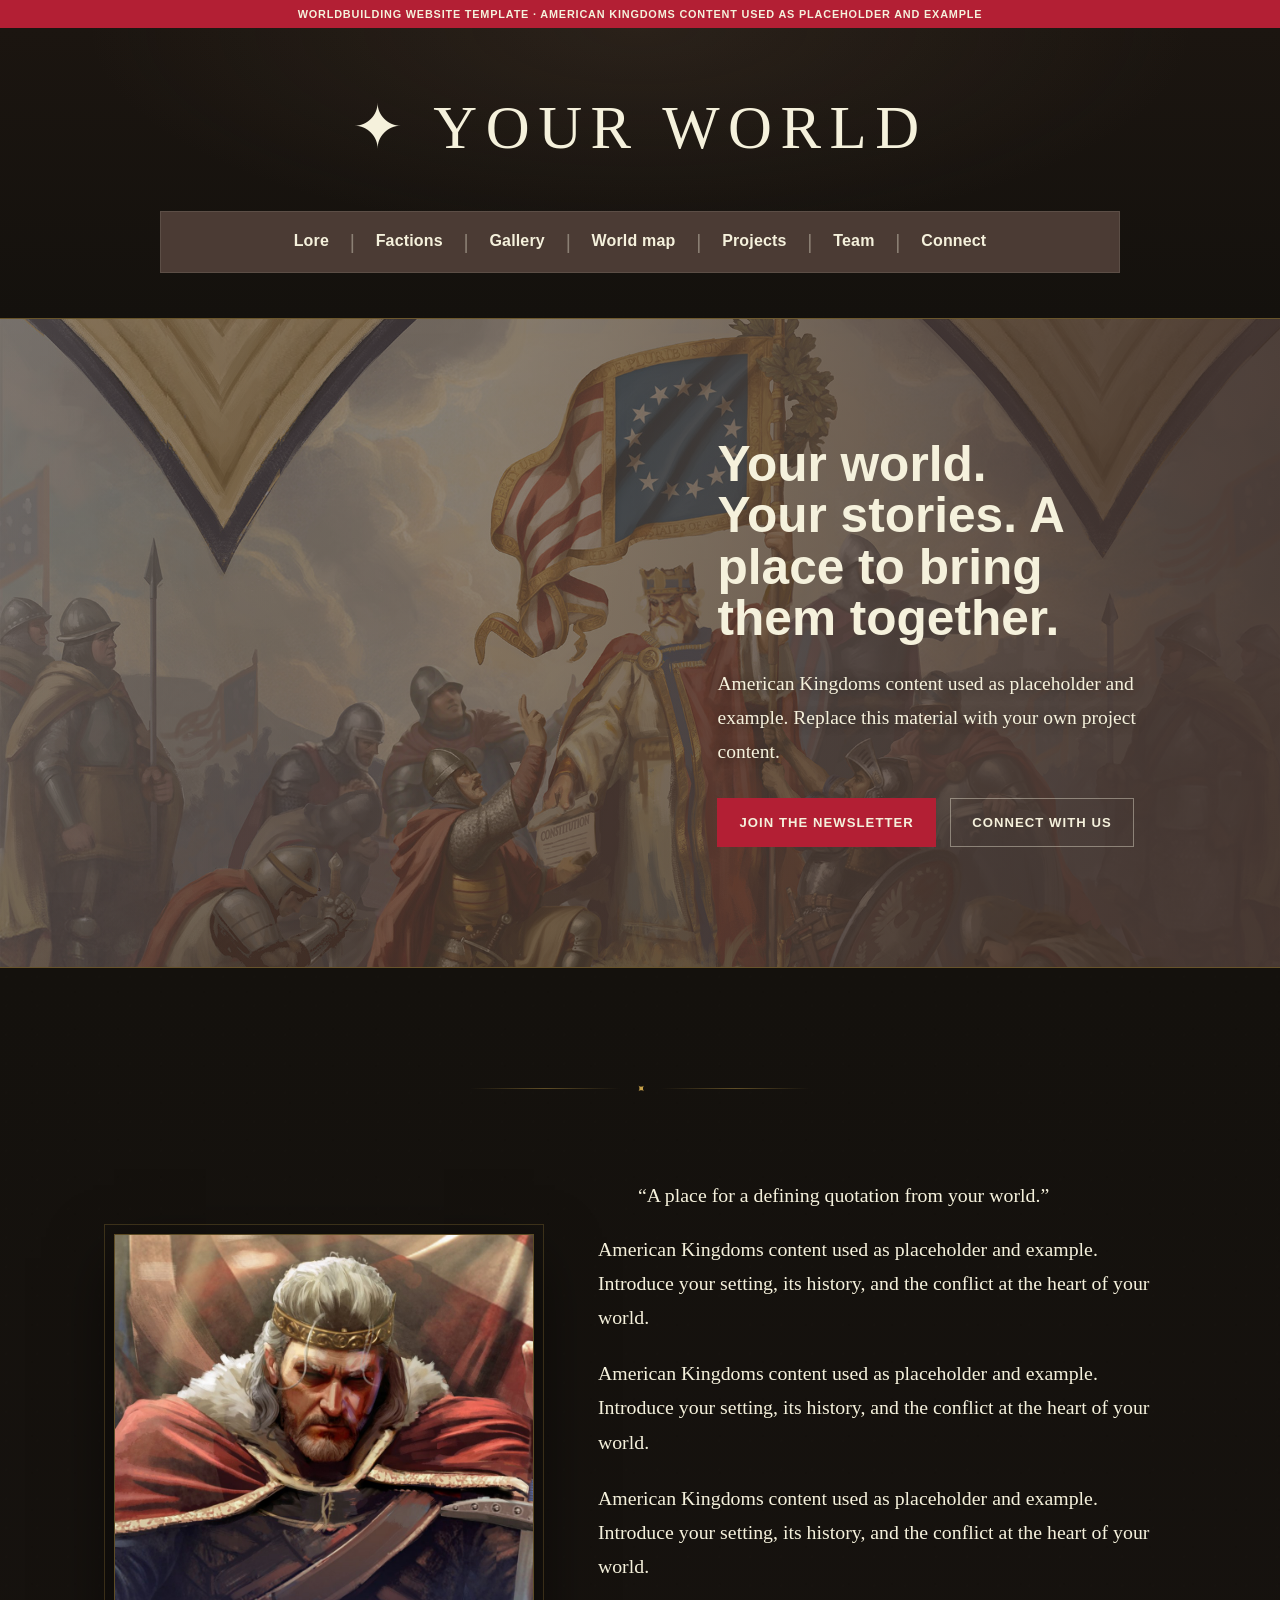
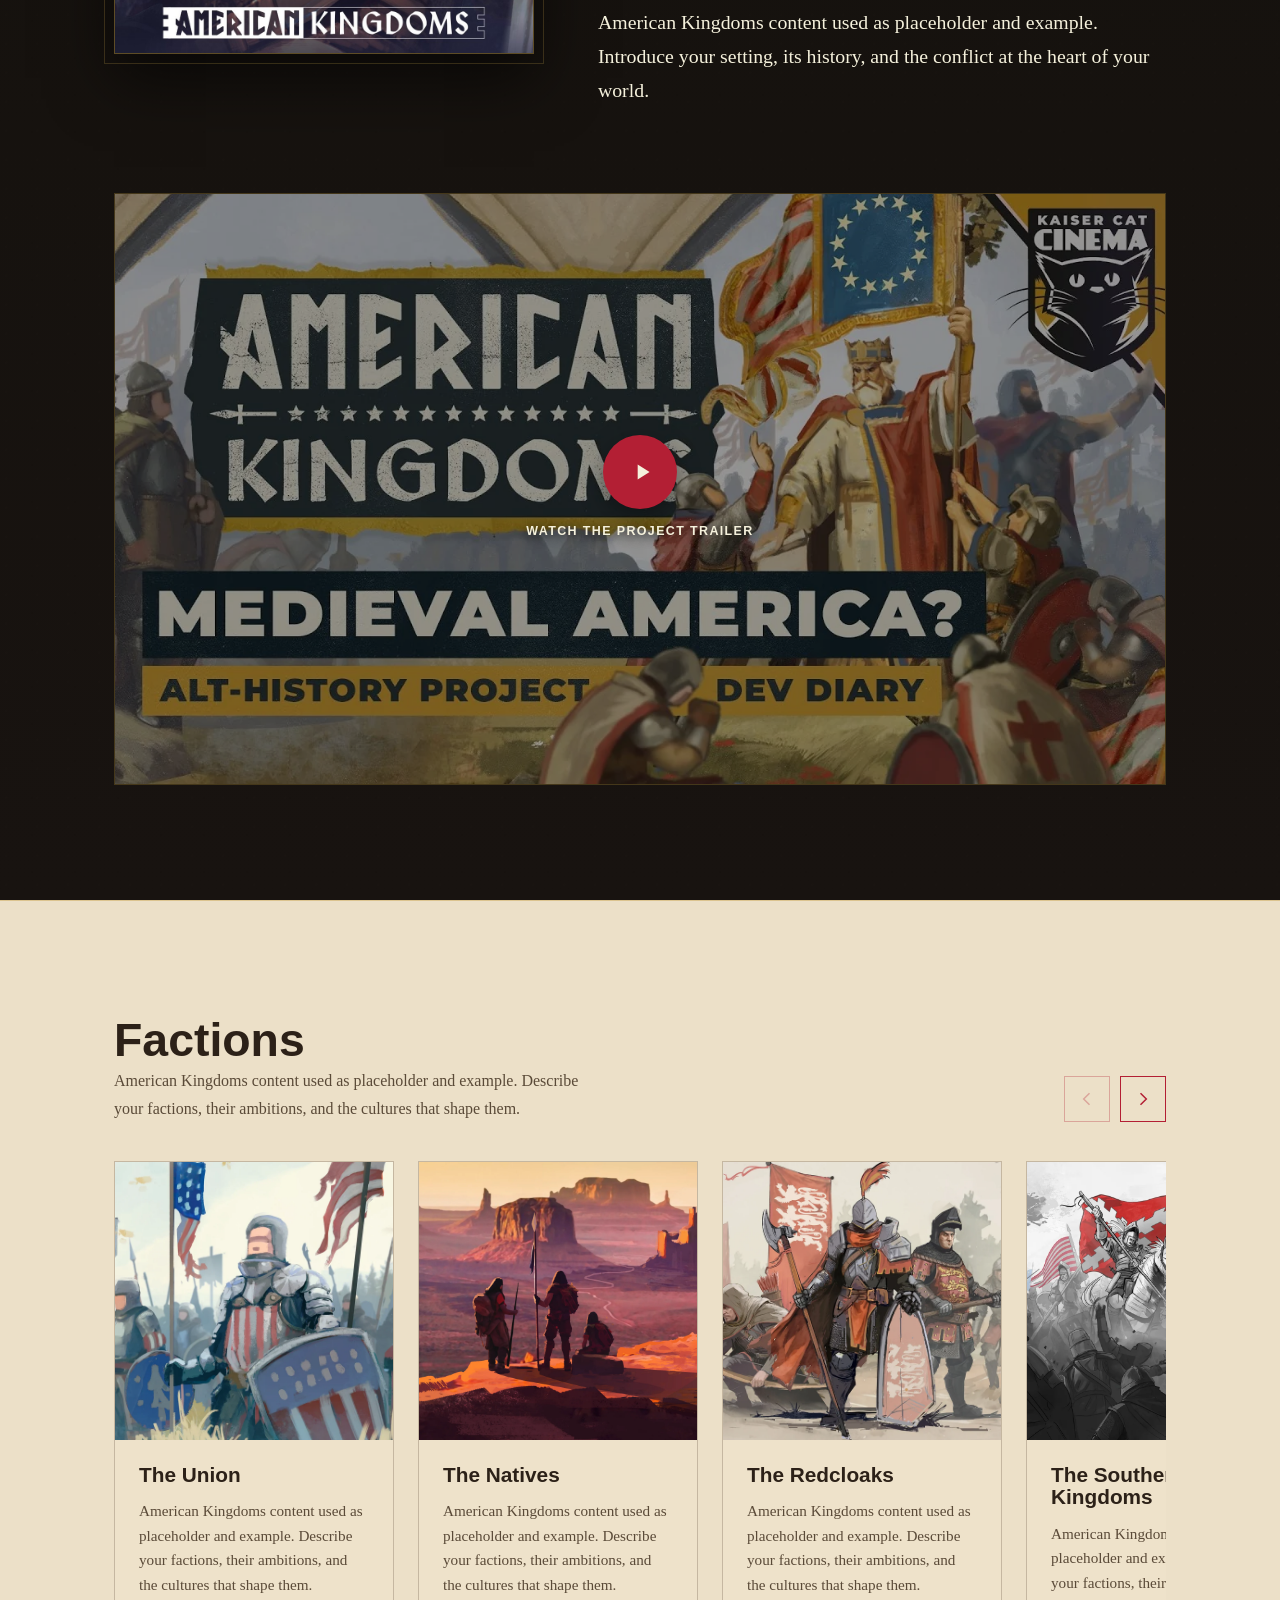
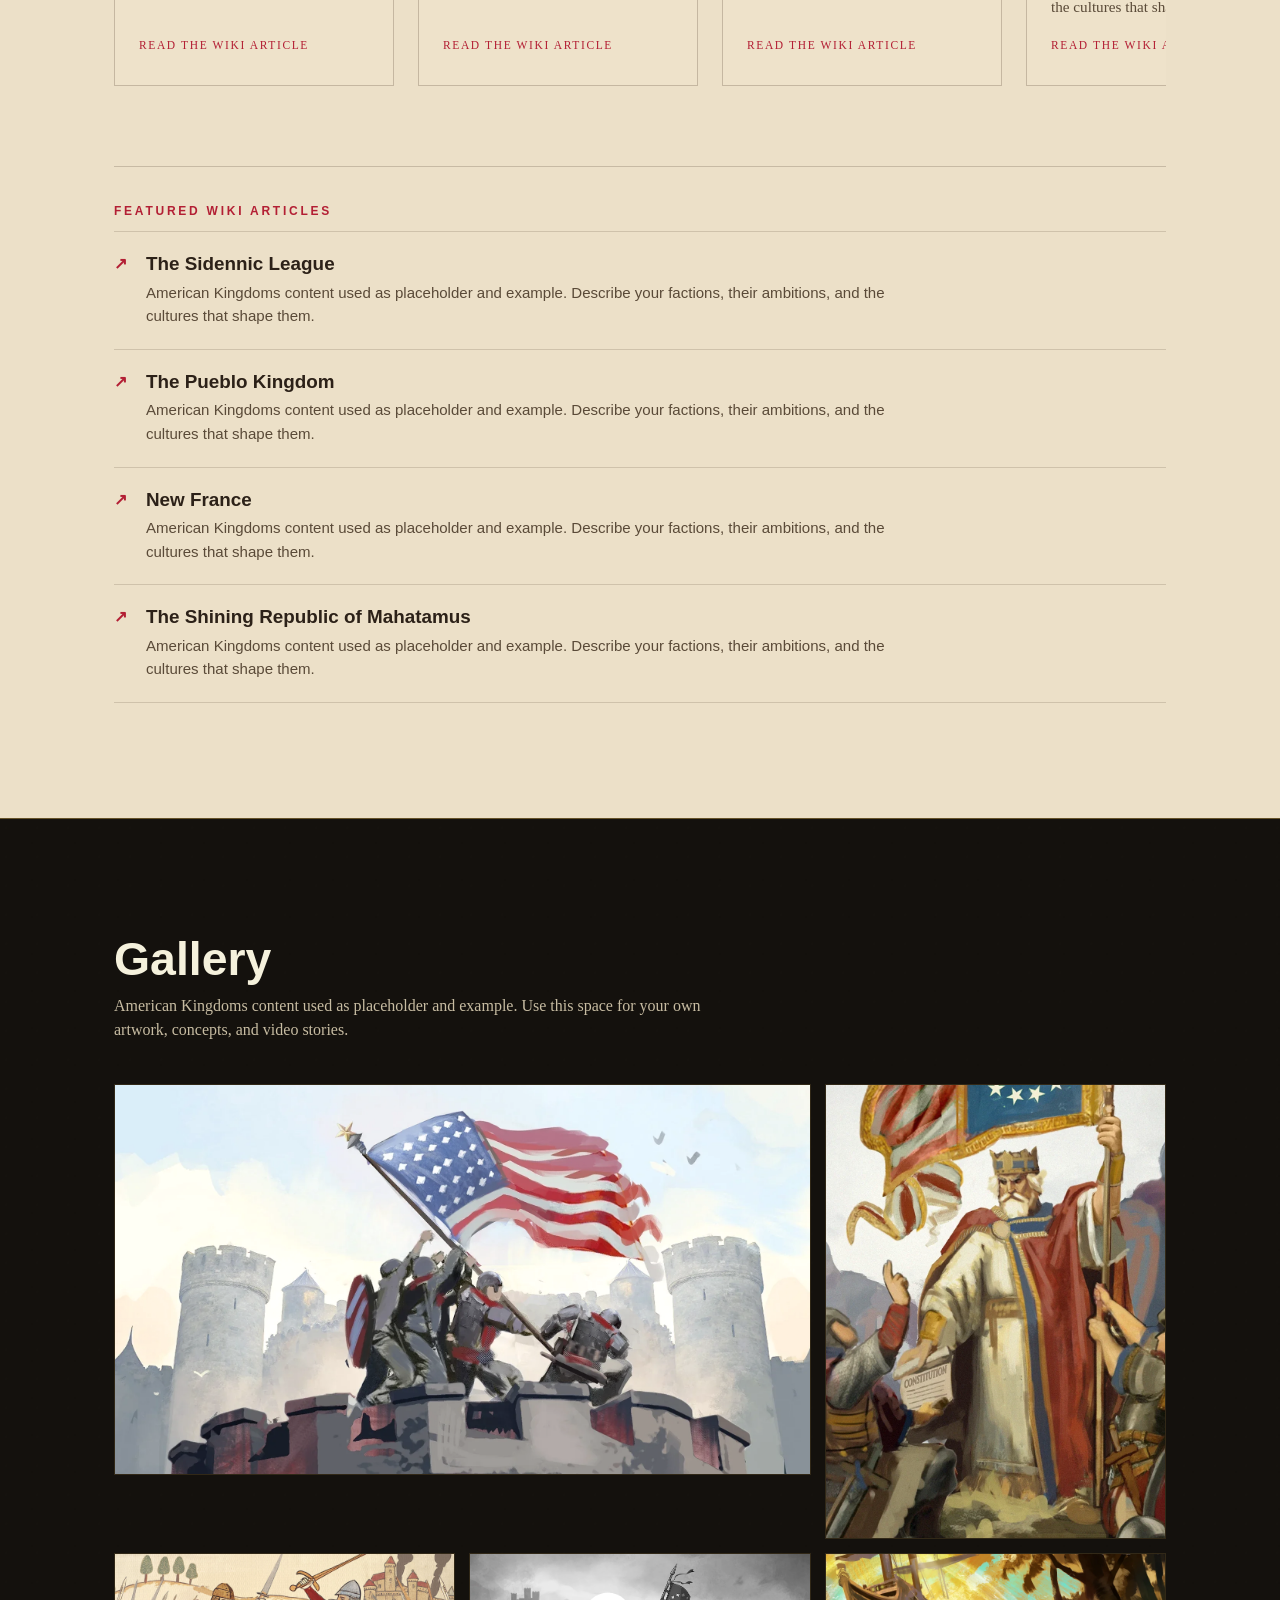
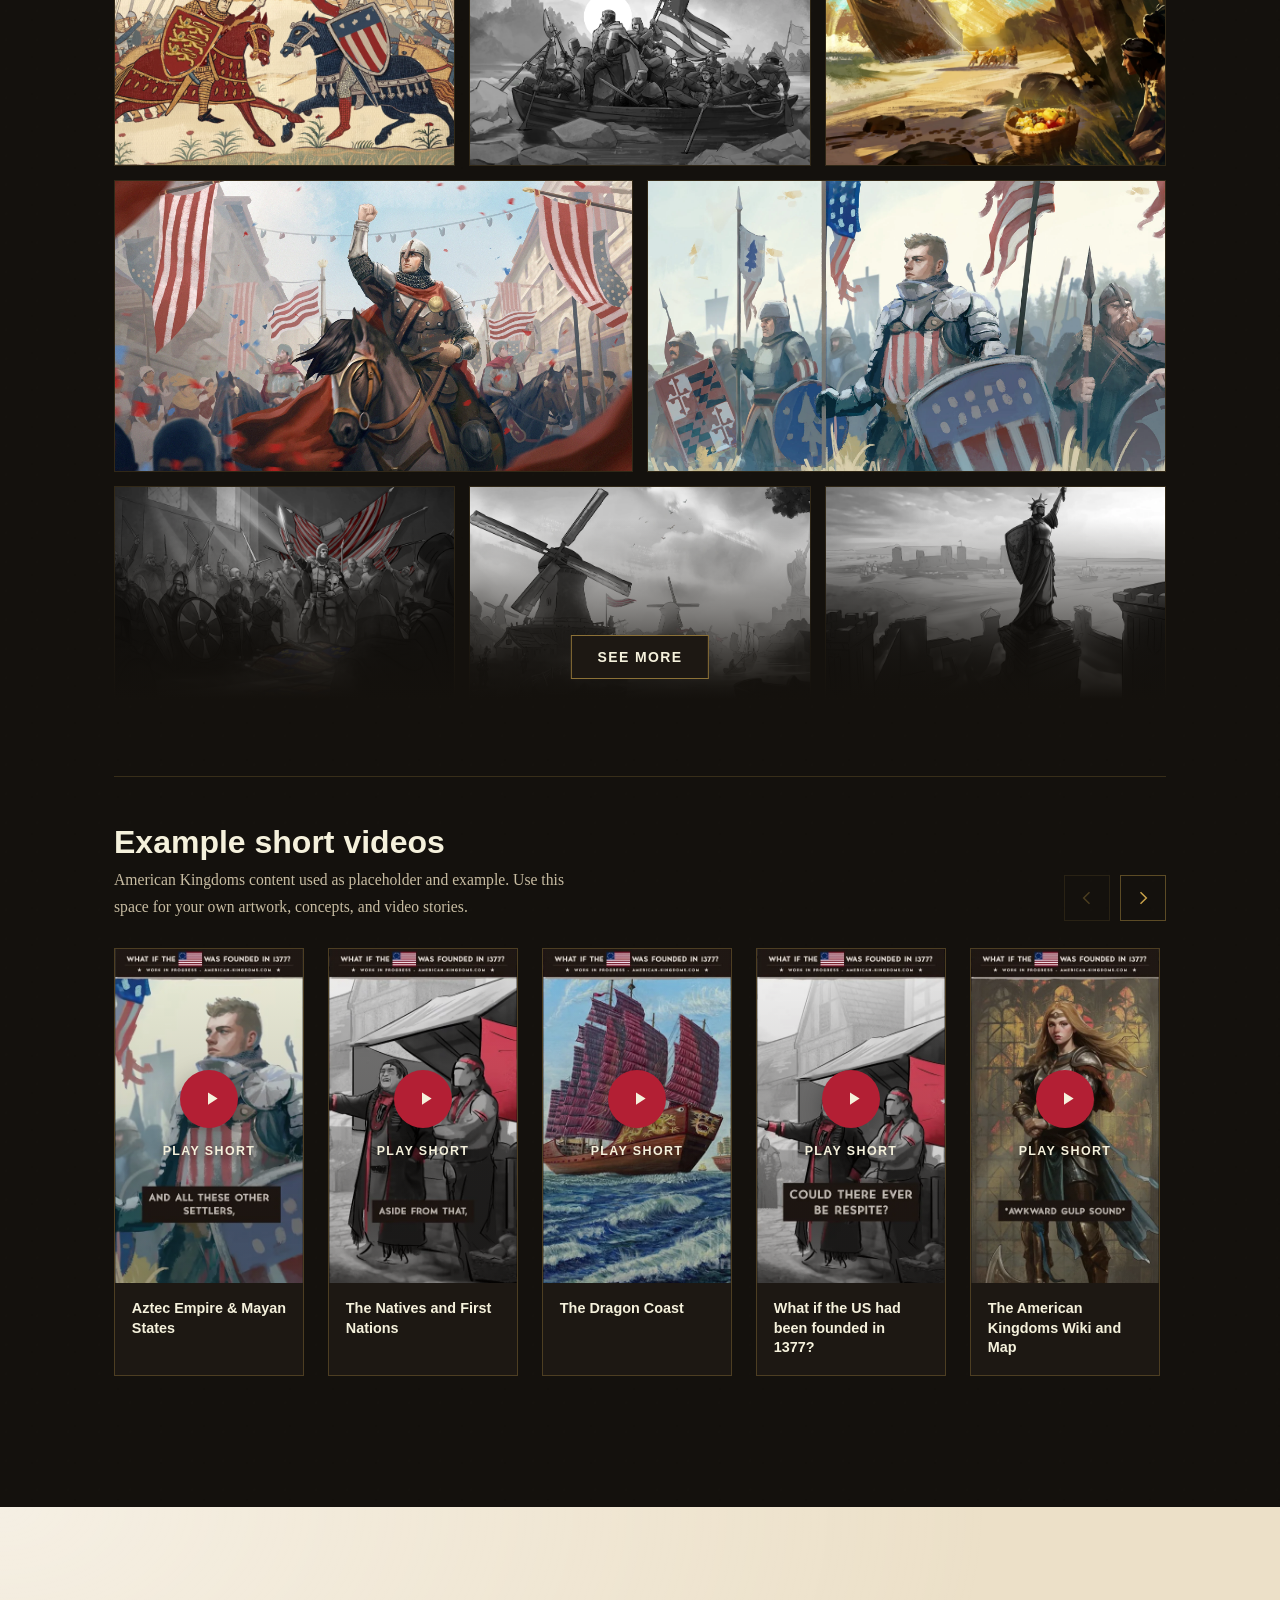
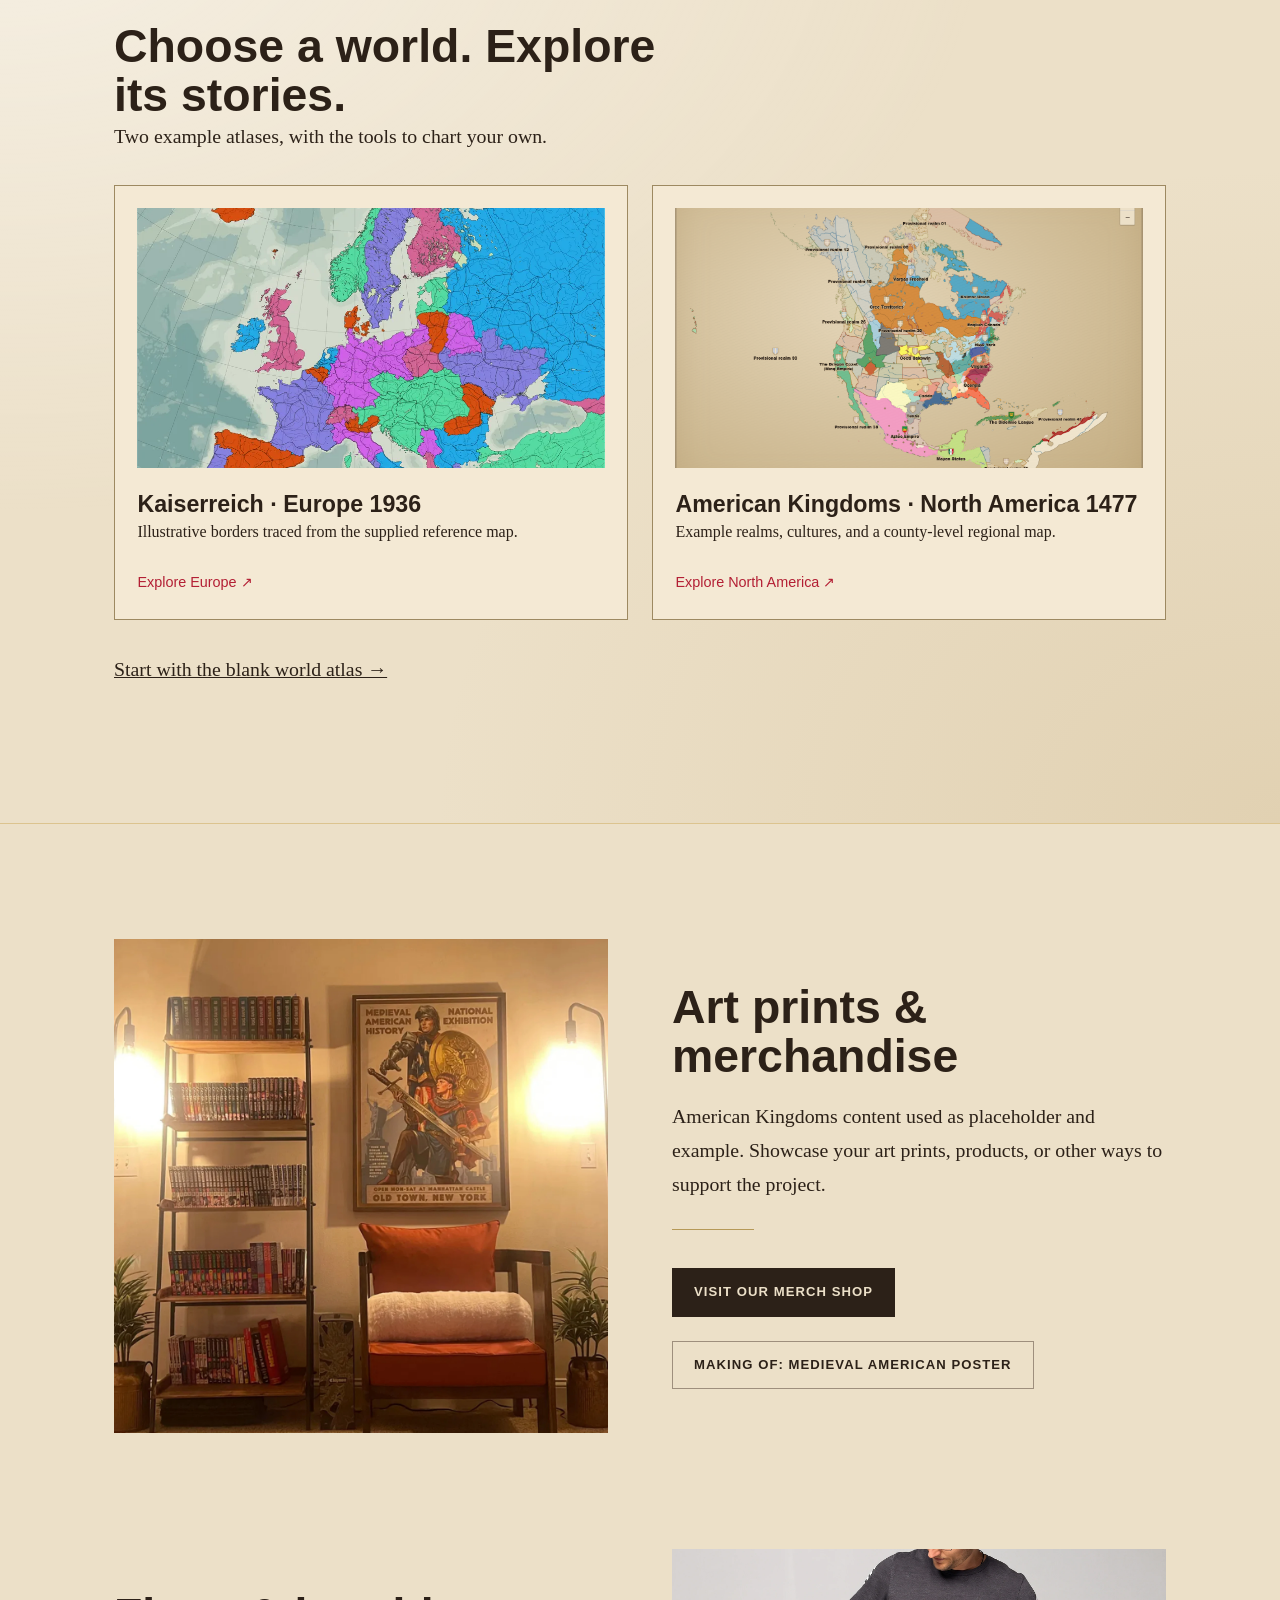
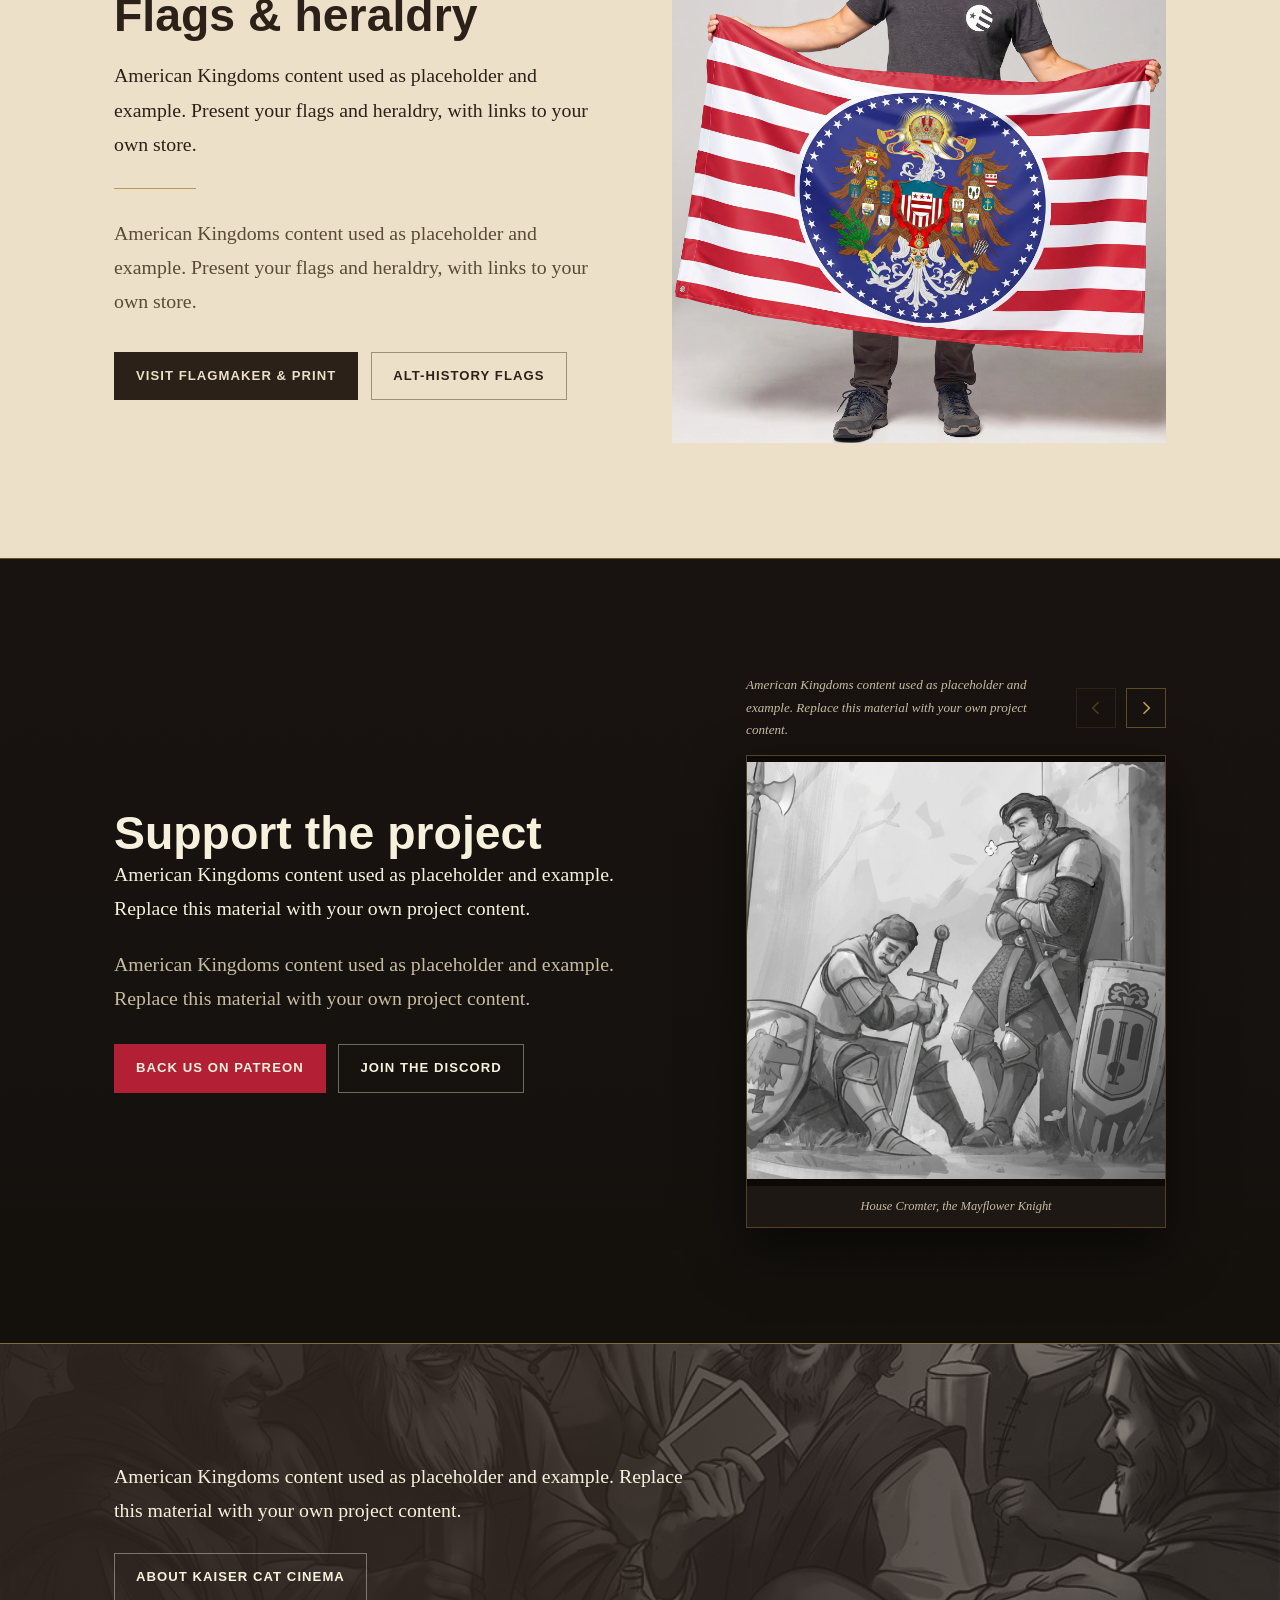
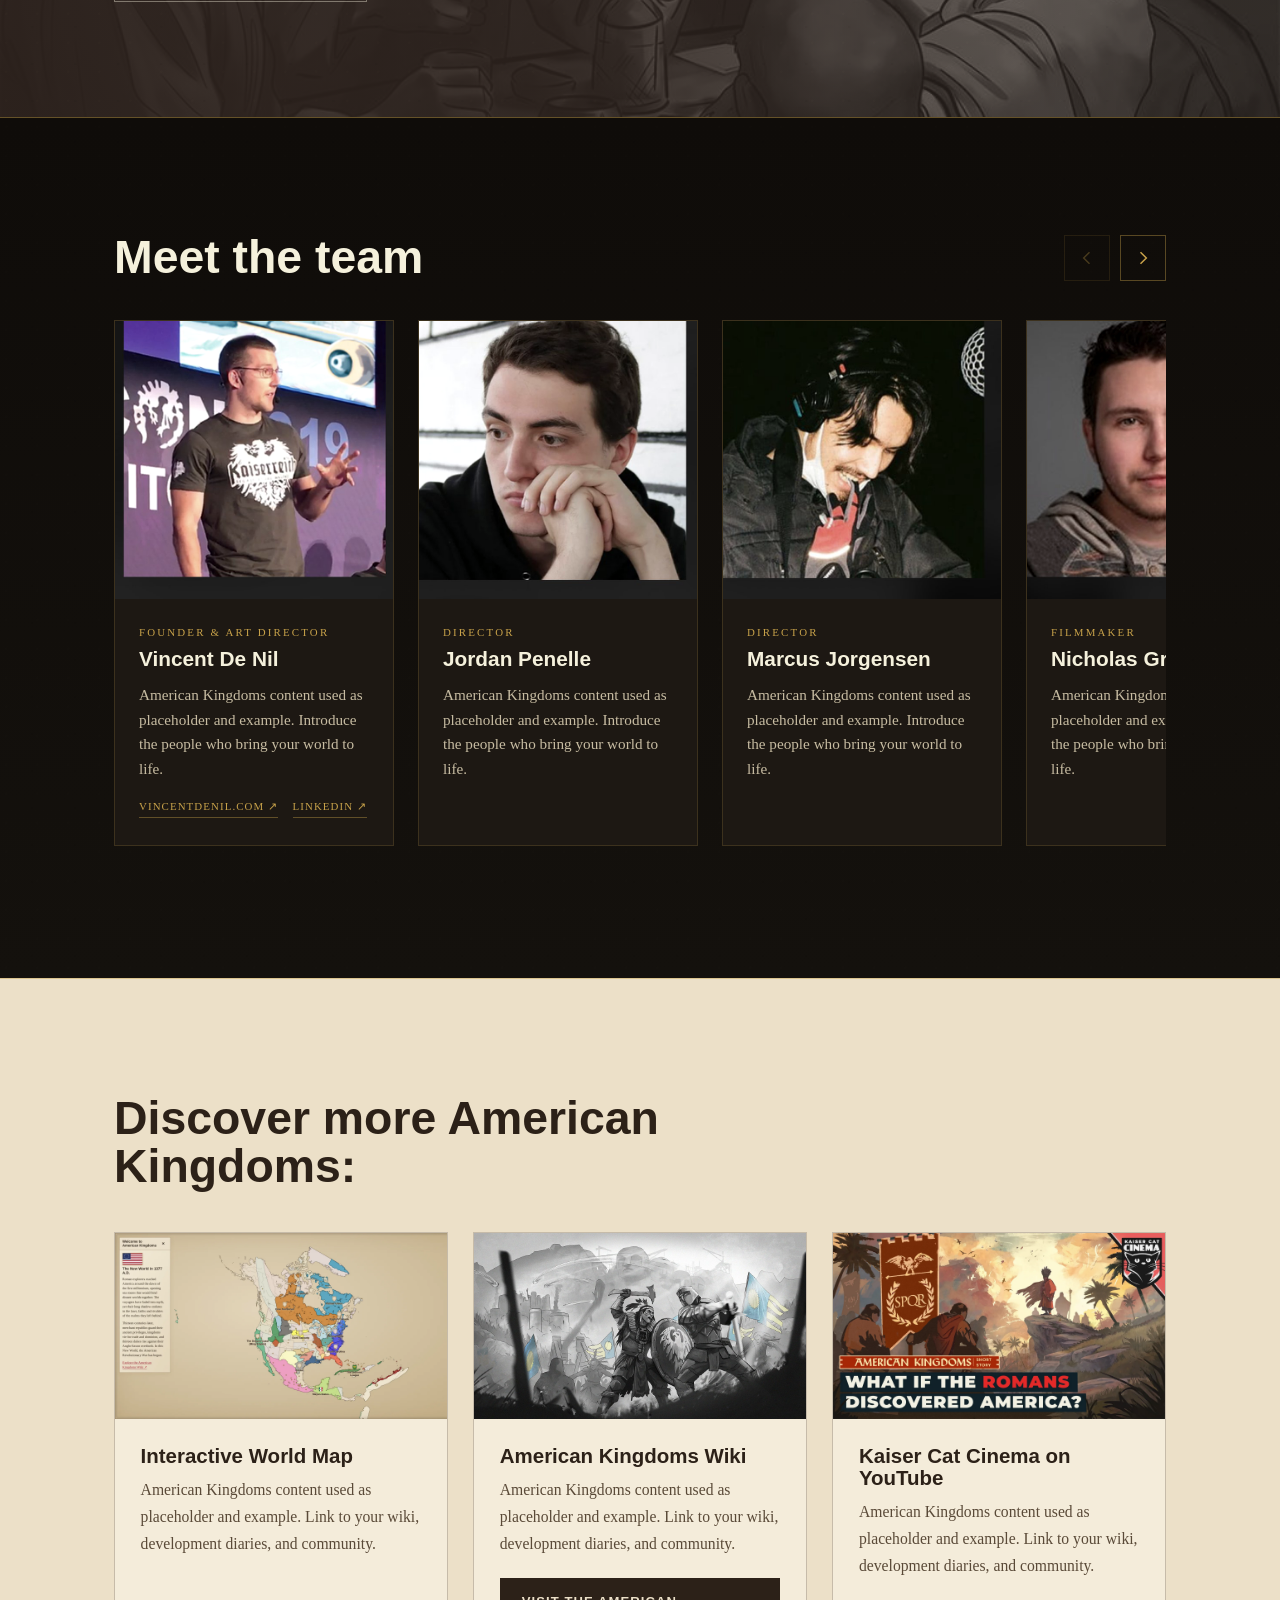
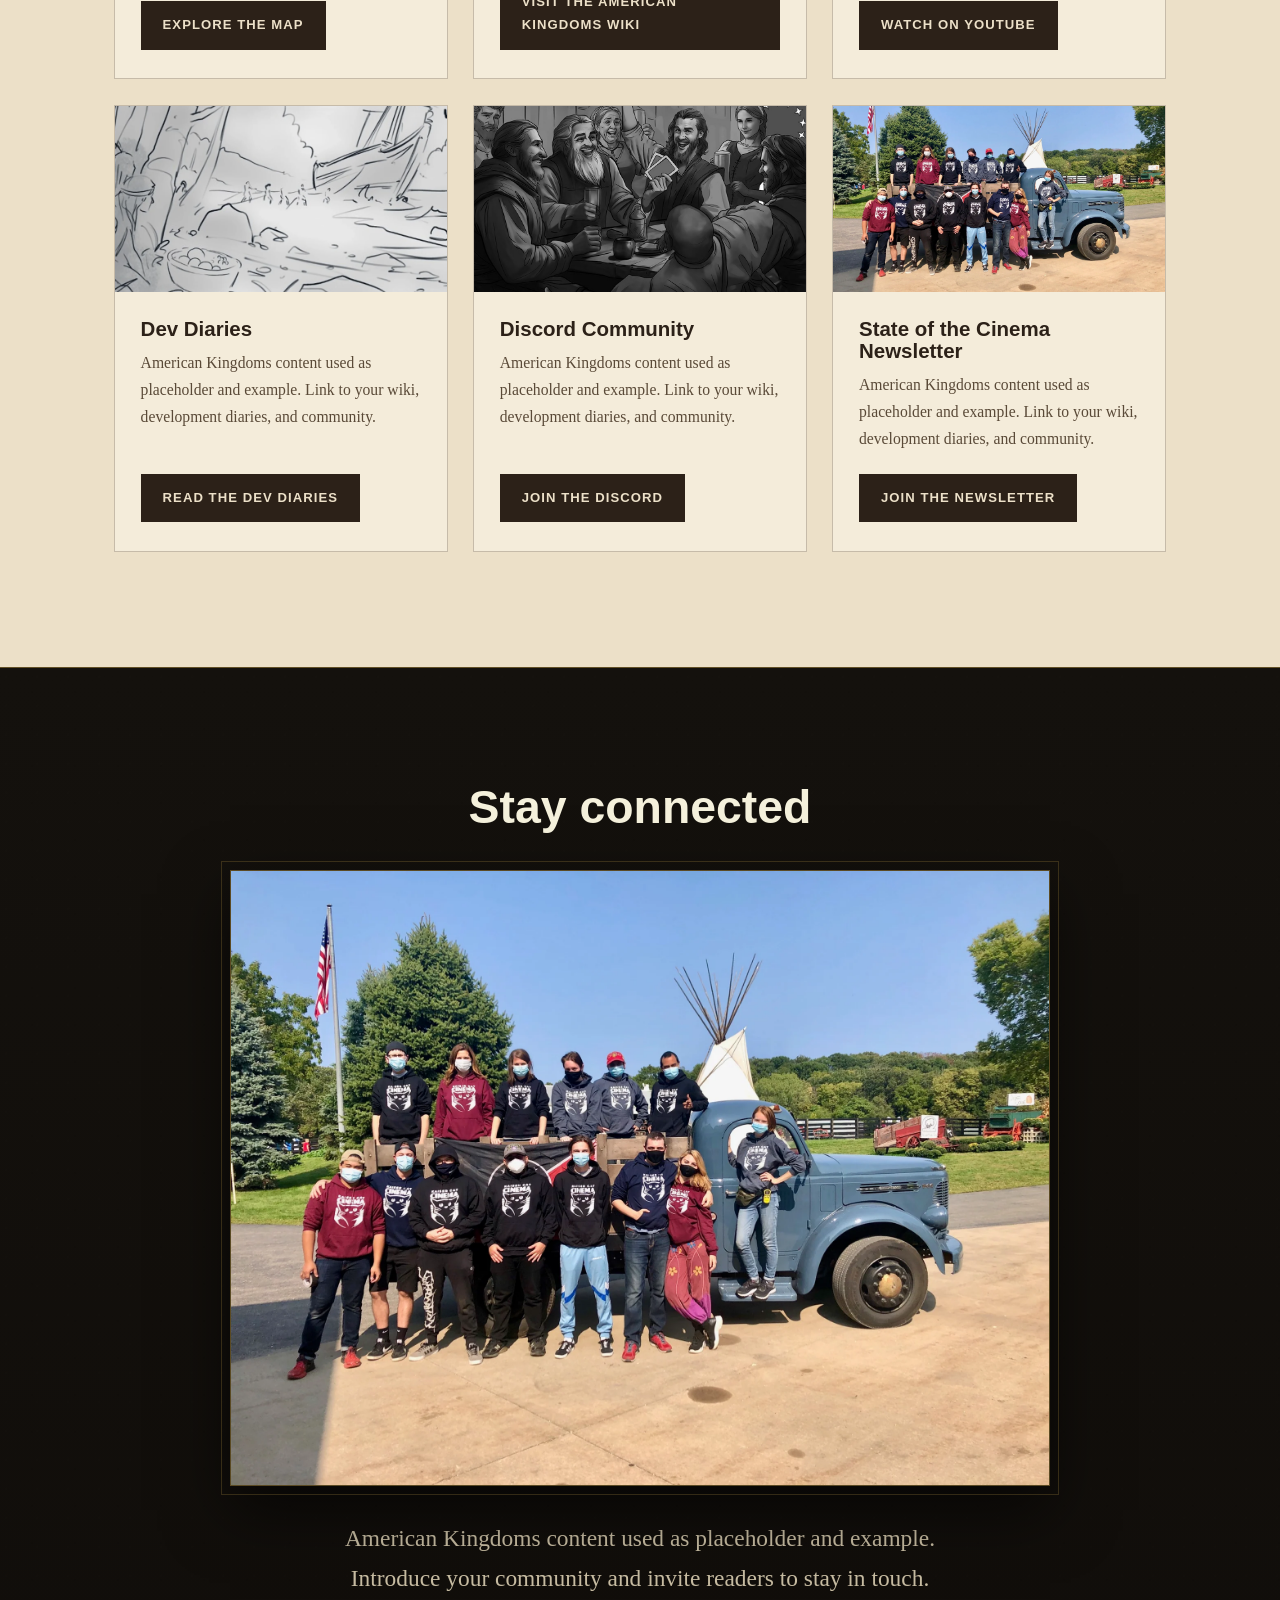
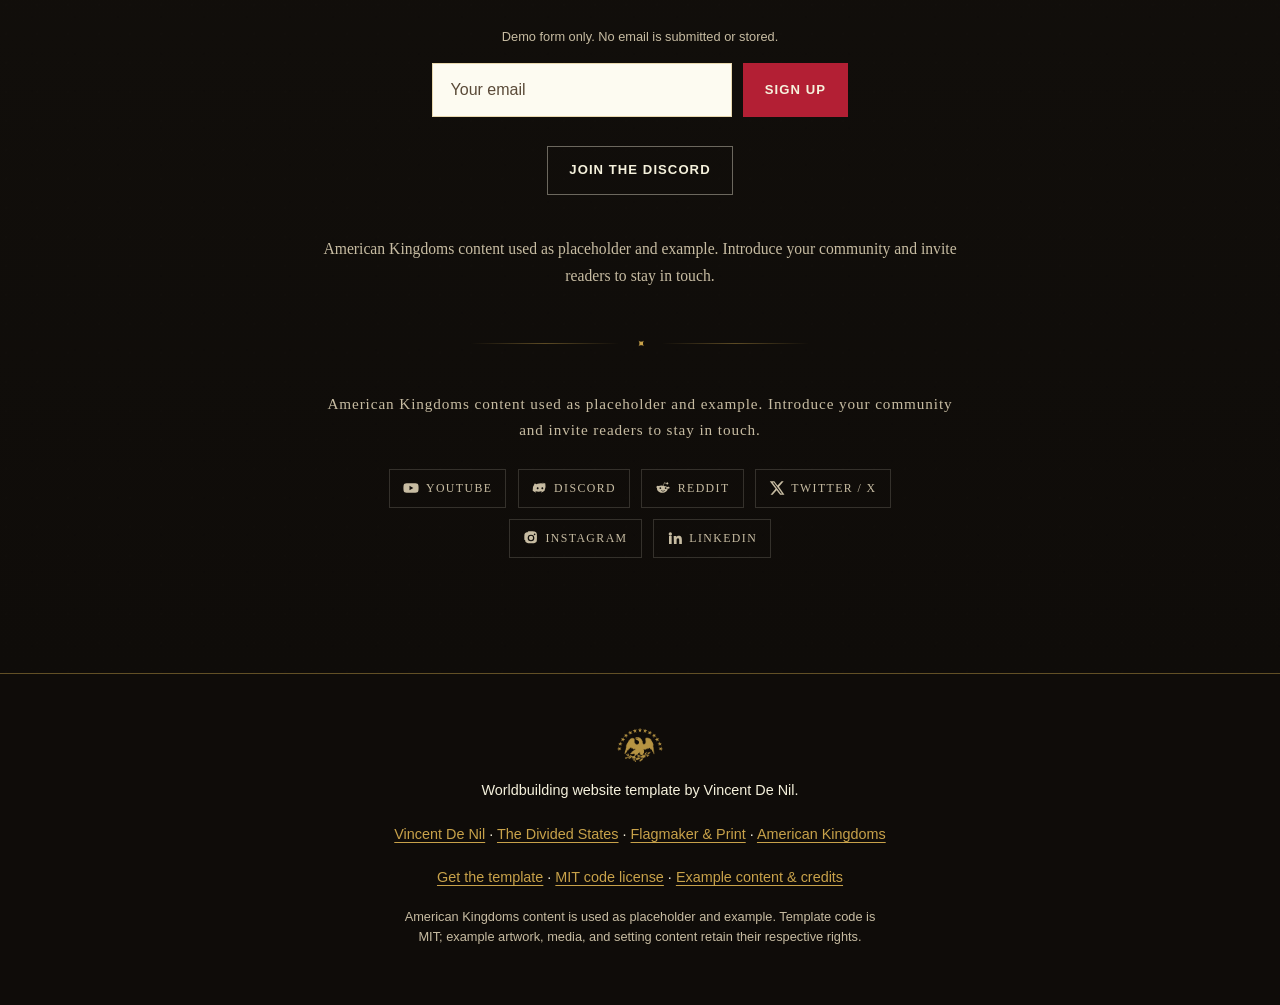
==== commit 4d97d280: "Document SEO cleanup and optional original developer credit for agents" ====
--- a/index.html
+++ b/index.html
@@ -1,6 +1,45 @@
 <!doctype html>
 <html lang="en">
-<head><meta charset="utf-8"><meta name="viewport" content="width=device-width, initial-scale=1"><title>Worldbuilding Website Template | Atlas, stories &amp; factions</title><meta name="description" content="An MIT worldbuilding website template by Vincent De Nil, featuring example content from American Kingdoms and interactive Leaflet atlases."><meta name="theme-color" content="#14110d"><link rel="canonical" href="https://vincentdn.github.io/worldbuilding-website-template/"><link rel="icon" href="assets/favicon.svg"><link rel="stylesheet" href="styles.css"><meta property="og:type" content="website"><meta property="og:title" content="Worldbuilding Website Template"><meta property="og:description" content="An MIT worldbuilding website template by Vincent De Nil, featuring example content from American Kingdoms and interactive Leaflet atlases."><meta property="og:url" content="https://vincentdn.github.io/worldbuilding-website-template/"><meta property="og:image" content="https://vincentdn.github.io/worldbuilding-website-template/examples/american-kingdoms/assets/washington-throne.jpg"><meta property="og:site_name" content="Worldbuilding Website Template"><meta name="twitter:card" content="summary_large_image"><script defer src="site.js"></script><script type="application/ld+json">{
+<head><meta charset="utf-8"><meta name="viewport" content="width=device-width, initial-scale=1"><title>Worldbuilding Website Template | Atlas, stories &amp; factions</title><meta name="description" content="An MIT worldbuilding website template by Vincent De Nil, featuring example content from American Kingdoms and interactive Leaflet atlases."><meta name="theme-color" content="#14110d"><link rel="canonical" href="https://vincentdn.github.io/worldbuilding-website-template/"><link rel="icon" href="assets/favicon.svg"><link rel="stylesheet" href="styles.css"><meta property="og:type" content="website"><meta property="og:title" content="Worldbuilding Website Template"><meta property="og:description" content="An MIT worldbuilding website template by Vincent De Nil, featuring example content from American Kingdoms and interactive Leaflet atlases."><meta property="og:url" content="https://vincentdn.github.io/worldbuilding-website-template/"><meta property="og:image" content="https://vincentdn.github.io/worldbuilding-website-template/examples/american-kingdoms/assets/washington-throne.jpg"><meta property="og:site_name" content="Worldbuilding Website Template"><meta name="twitter:card" content="summary_large_image"><script defer src="site.js"></script>
+<!--
+SEO CUSTOMIZATION INSTRUCTIONS FOR USERS AND THEIR AGENTS
+
+This is example metadata for Vincent De Nil's template, not the identity of
+the new user's project. When adapting a copy for another user:
+
+1. Remove example links to Vincent's other projects from the published SEO
+   graph and visible footer: dividedstates-project.com, flagmaker-print.com,
+   american-kingdoms.com (including its wiki), and kaisercatcinema.com.
+   Remove or replace relatedLink, isBasedOn, and any other example project
+   references unless they are genuinely relevant and the user wants them.
+   Audit the whole site, not just this JSON-LD block. Keep required license
+   notices and accurate source provenance in the licensing documentation.
+
+2. Replace canonical URLs, @ids, site/page names, descriptions, social images,
+   repository links, and owner/creator identities with the user's own details.
+   Do not leave dangling @id references or imply affiliation with Vincent's
+   other projects. Keep structured data consistent with the visible page.
+
+3. ASK the user, without making it a condition of using the template:
+   "Would you like to keep a small credit linking to https://vincentdenil.com/
+   and structured-data credit for Vincent De Nil as the original template
+   developer? It is appreciated, but optional."
+
+4. If they agree, retain the Vincent De Nil Person node and accurate
+   SoftwareSourceCode author/creator credit for the ORIGINAL TEMPLATE.
+   Describe the credit visibly as "Original template by Vincent De Nil".
+   Founder/developer schema must remain truthful: do not label Vincent as
+   founder, owner, or developer of the user's new world, business, or site.
+   Retain founder relationships only for an original organization he actually
+   founded, if that organization is relevant and accurately identified.
+   If they decline, remove the optional public link and credit schema without
+   asking again. The MIT copyright/license notice must still be preserved.
+
+These instructions apply when customizing a downstream copy. The original
+template demo intentionally retains its current project links and credits.
+Keep this guidance outside the script: JSON-LD does not support comments.
+-->
+<script type="application/ld+json">{
   "@context": "https://schema.org",
   "@graph": [
     {
@@ -581,8 +620,8 @@
         <p class="demo-notice">Demo form only. No email is submitted or stored.</p><form class="newsletter-form" id="newsletterForm" novalidate>
           <div class="newsletter-form-row">
             <label class="sr-only" for="newsletterEmail">Email address</label>
-            <input type="email" id="newsletterEmail" name="email" placeholder="Your email" autocomplete="email" required>
-            <button type="submit" class="btn btn-primary">Sign Up</button>
+            <input type="email" id="newsletterEmail" name="email" placeholder="Your email" autocomplete="email" required disabled>
+            <button type="submit" class="btn btn-primary" disabled>Sign Up</button>
           </div>
           <input type="text" name="company" class="newsletter-hp" tabindex="-1" autocomplete="off" aria-hidden="true">
           <p class="newsletter-error" role="alert" hidden></p>
@@ -629,8 +668,8 @@
         <p class="demo-notice">Demo form only. No email is submitted or stored.</p><form class="newsletter-form" novalidate>
           <div class="newsletter-form-row">
             <label class="sr-only" for="newsletterModalEmail">Email address</label>
-            <input type="email" id="newsletterModalEmail" name="email" placeholder="Your email" autocomplete="email" required>
-            <button type="submit" class="btn btn-primary">Sign Up</button>
+            <input type="email" id="newsletterModalEmail" name="email" placeholder="Your email" autocomplete="email" required disabled>
+            <button type="submit" class="btn btn-primary" disabled>Sign Up</button>
           </div>
           <input type="text" name="company" class="newsletter-hp" tabindex="-1" autocomplete="off" aria-hidden="true">
           <p class="newsletter-error" role="alert" hidden></p>
@@ -648,4 +687,4 @@
 </dialog>
 
 </body>
-</html>+</html>
